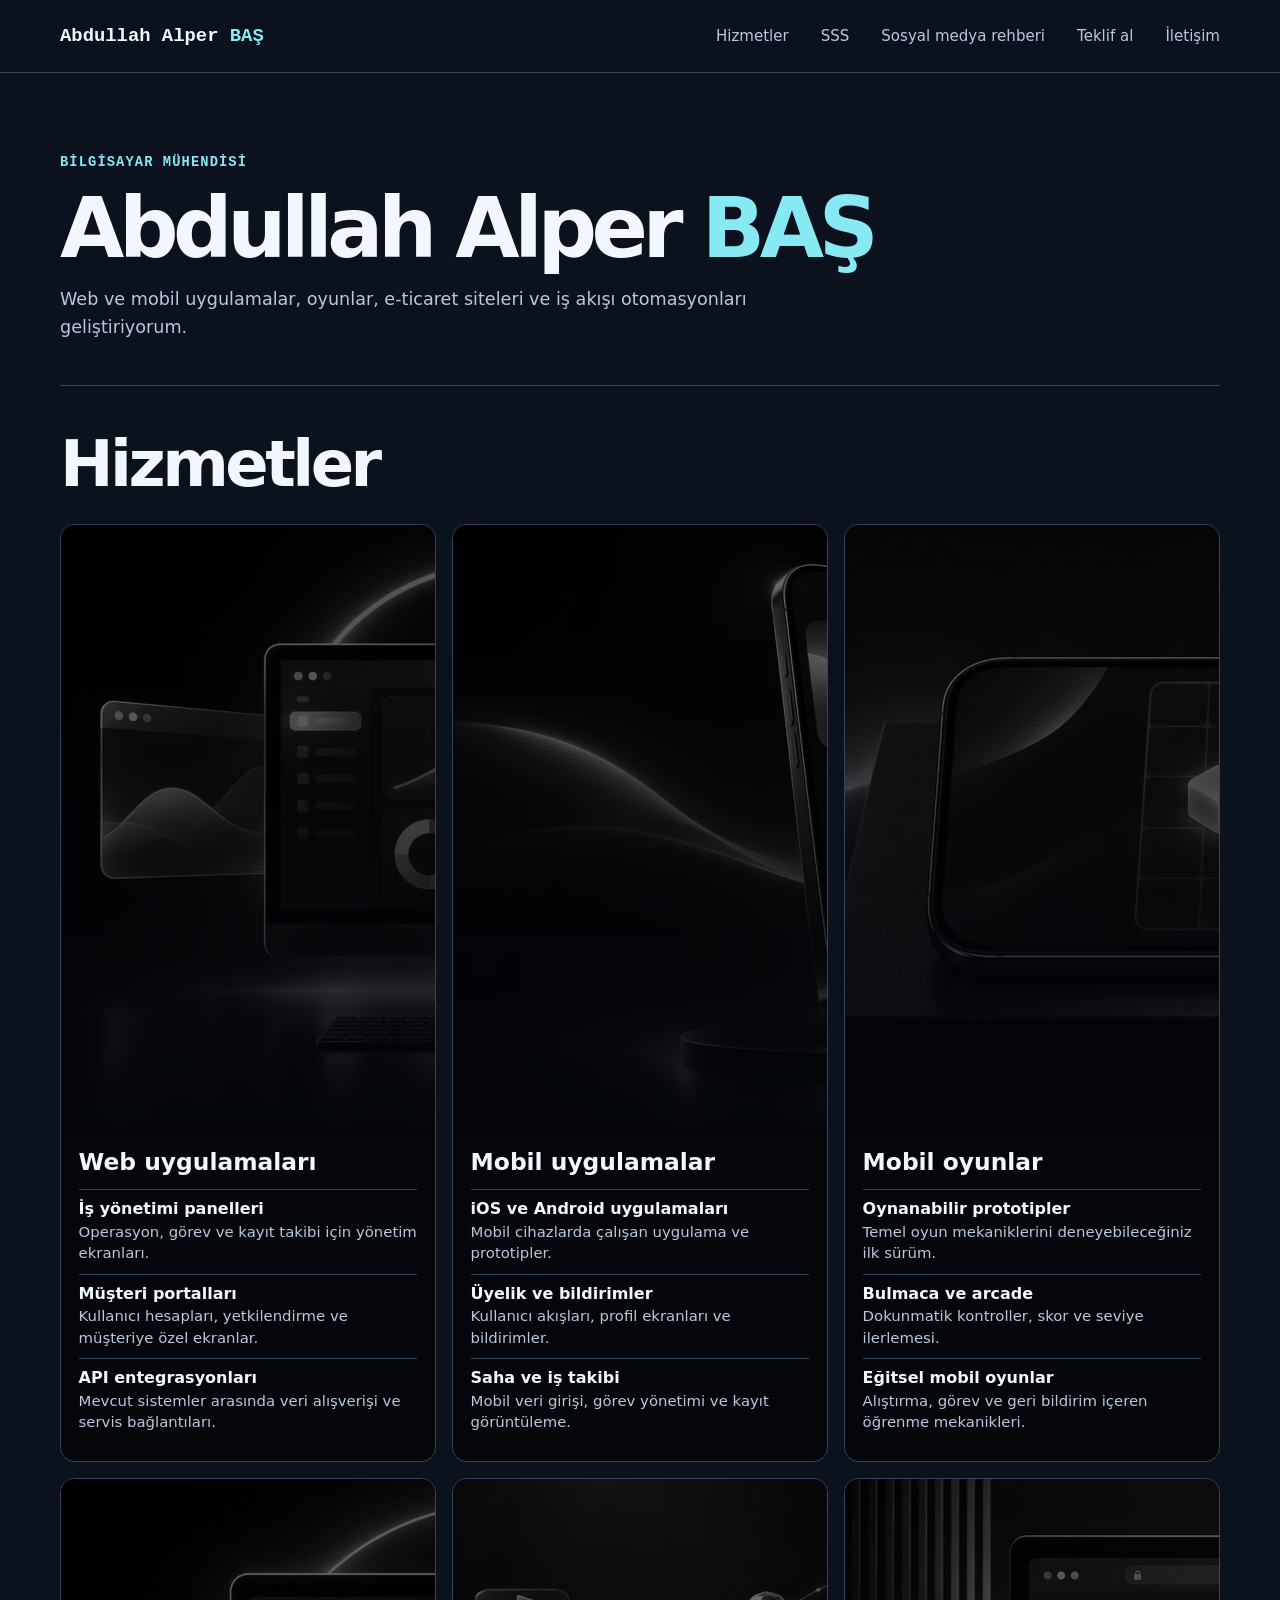
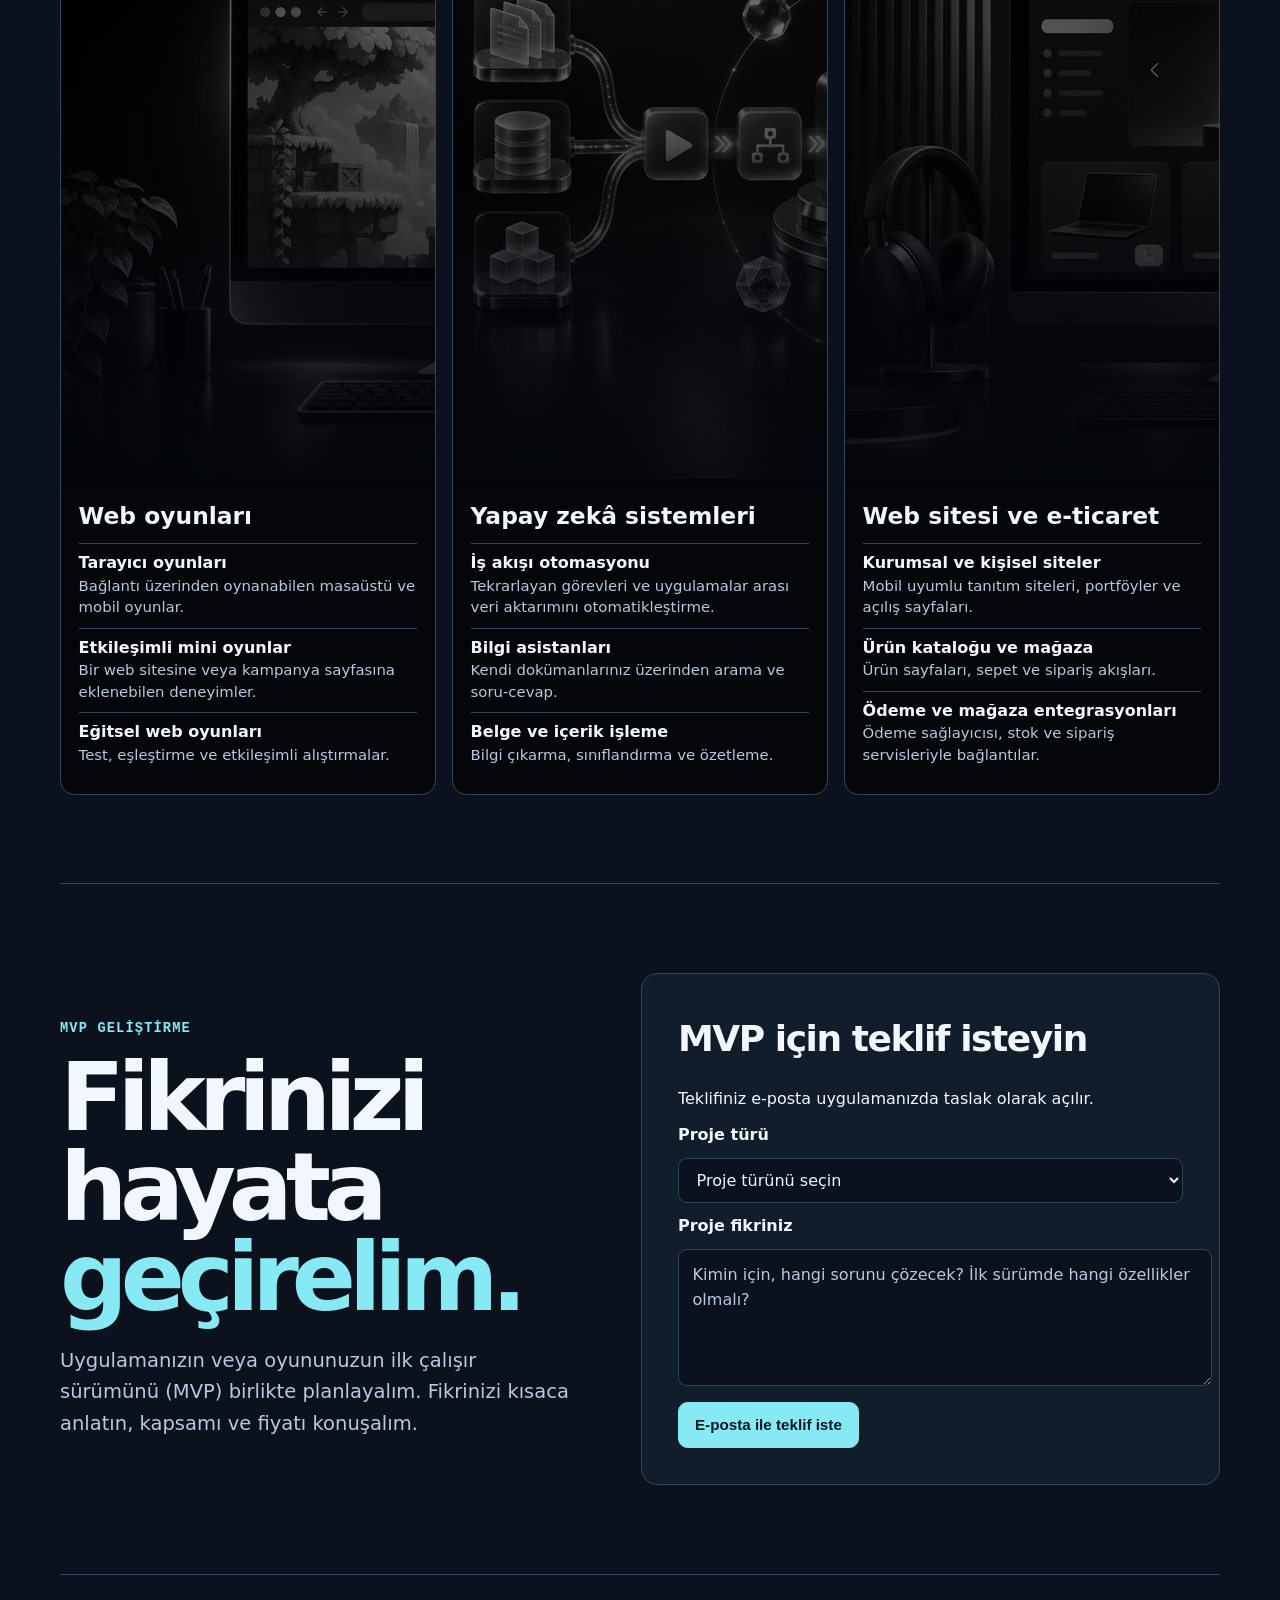
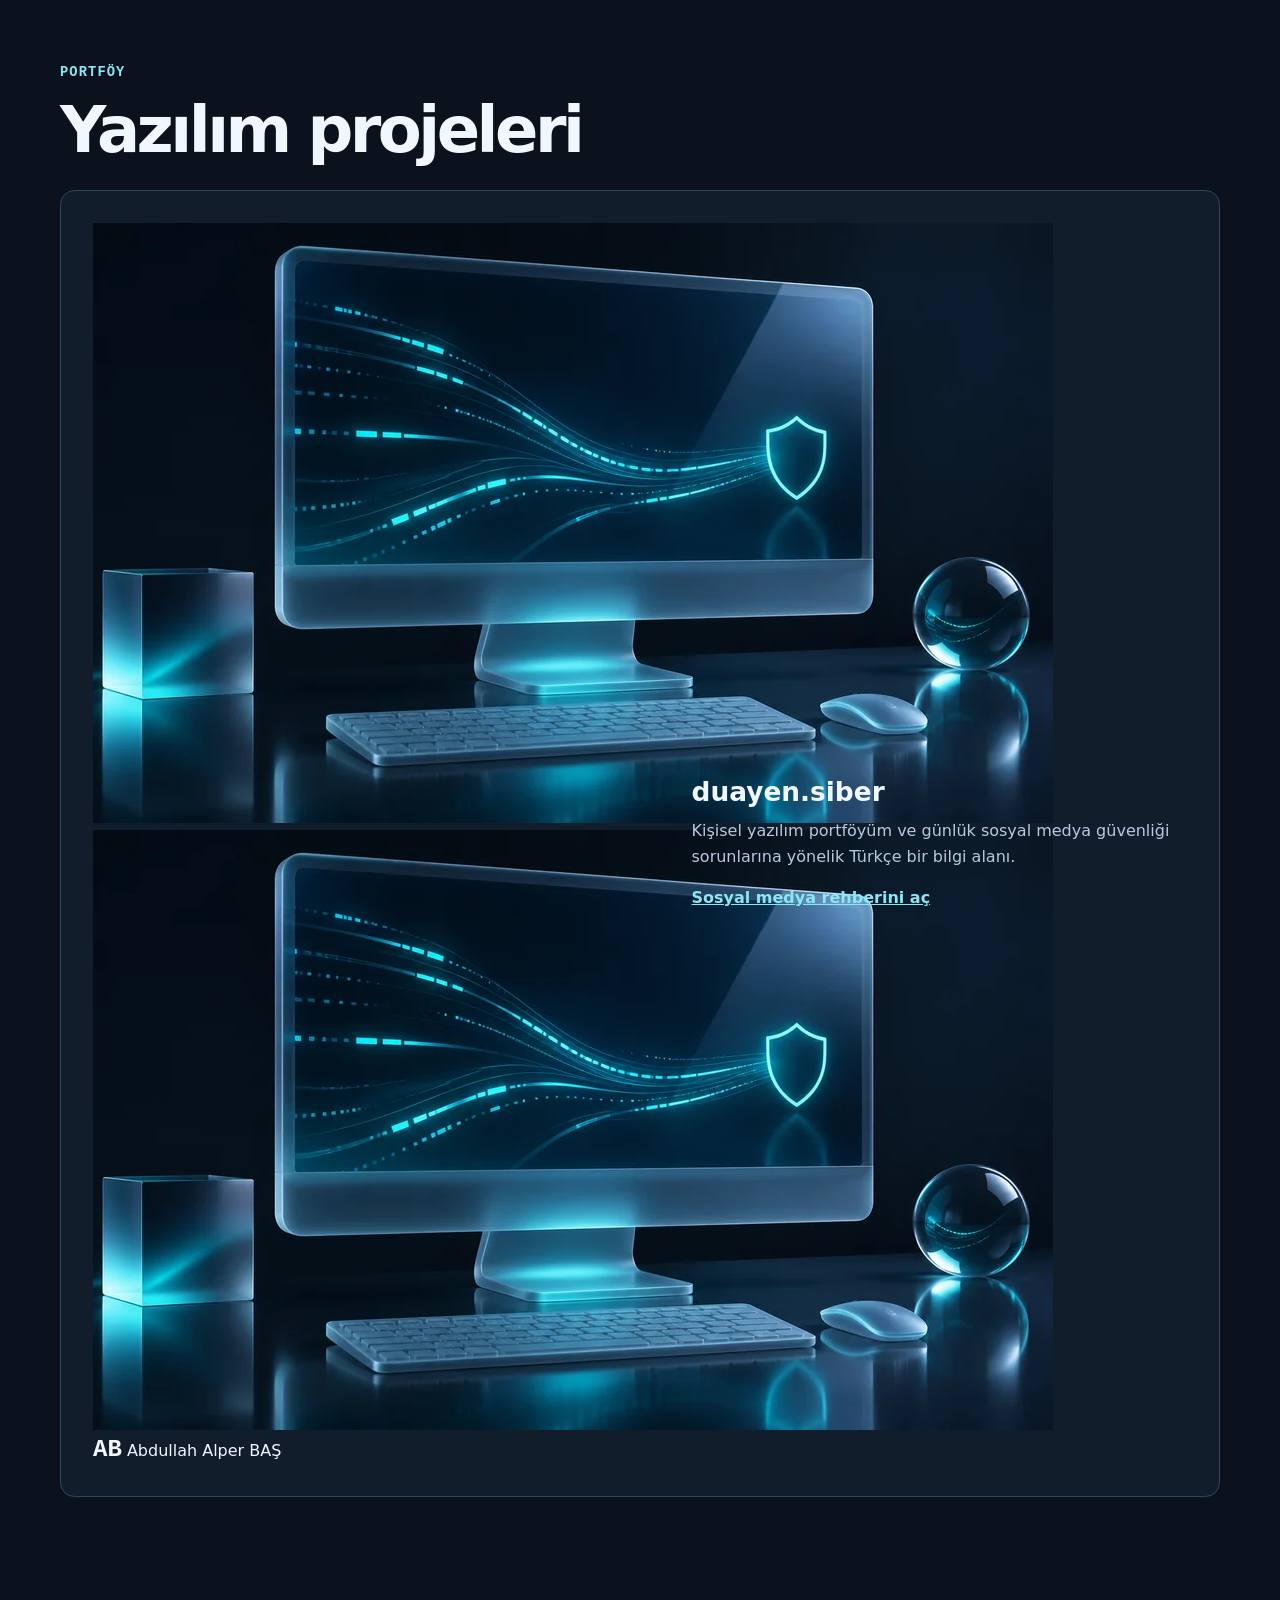
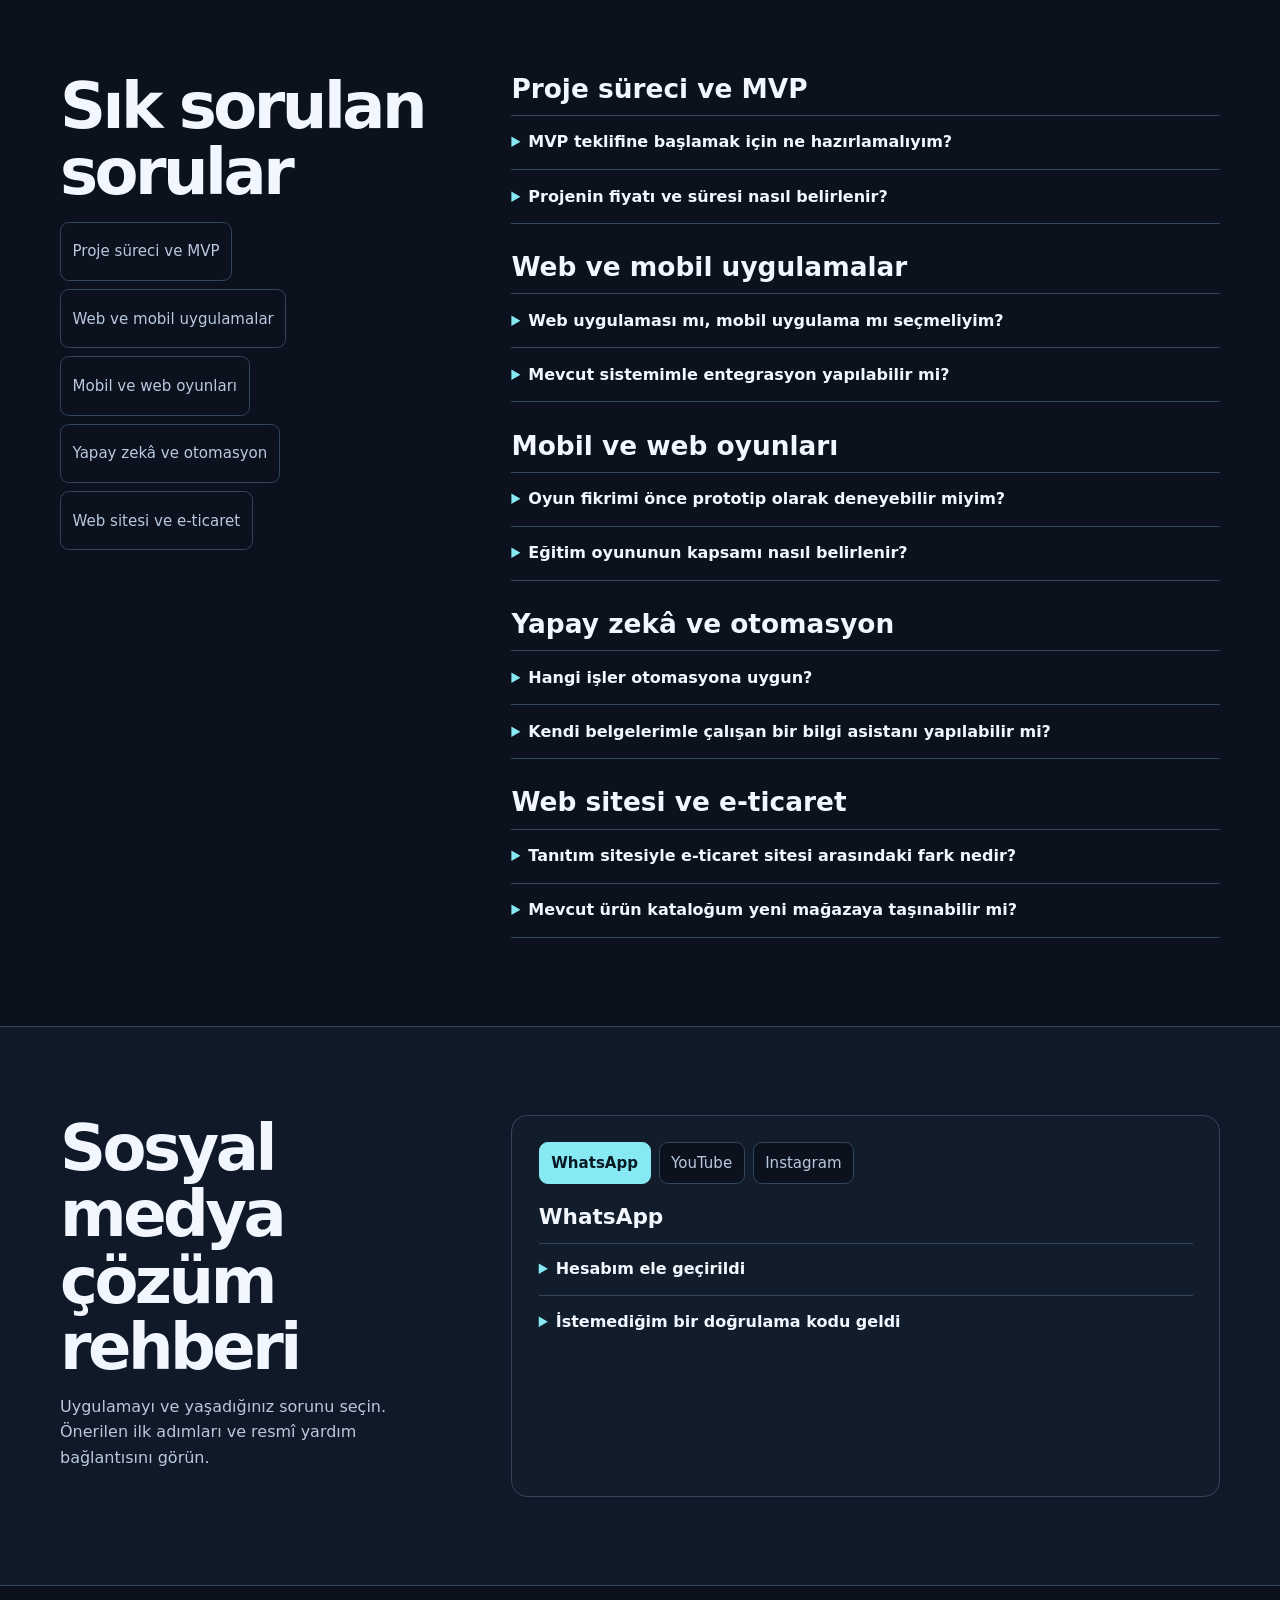
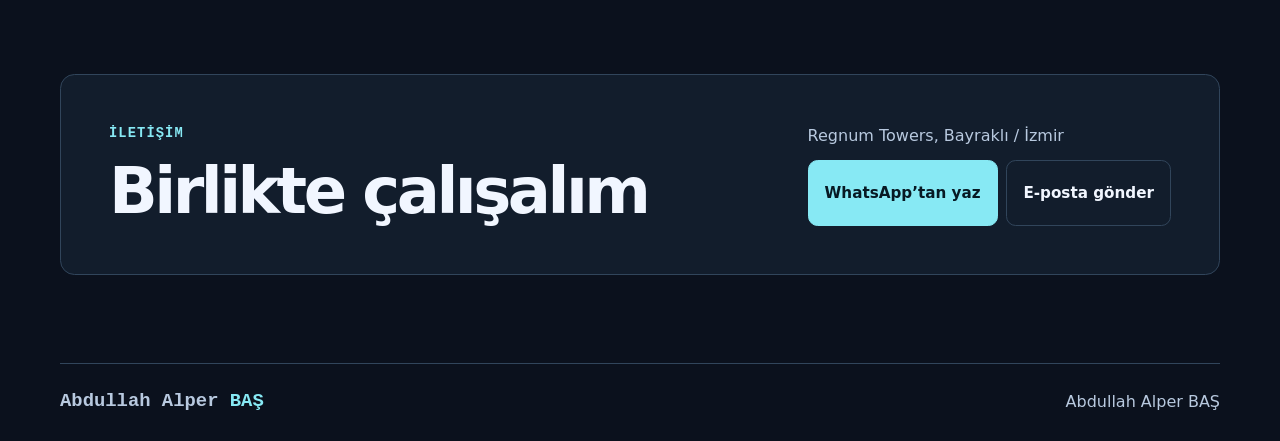
==== index.html @ 50687280 "Build software portfolio and social media guide" ====
<!doctype html>
<html lang="tr">
<head>
  <meta charset="utf-8">
  <meta name="viewport" content="width=device-width, initial-scale=1">
  <meta name="description" content="Bilgisayar Mühendisi Abdullah Alper BAŞ. Yazılım geliştirme hizmetleri, MVP teklifleri ve sosyal medya güvenliği hakkında sık sorulan sorular.">
  <meta name="theme-color" content="#0b111d">
  <title>Abdullah Alper BAŞ | Bilgisayar Mühendisi</title>
  <link rel="stylesheet" href="site.css">
  <link rel="stylesheet" href="portrait-overlay.css">
  <link rel="stylesheet" href="portfolio.css">
  <script type="module" src="mirror-slat.js"></script>
  <script src="portfolio.js" defer></script>
</head>
<body class="portfolio">
  <a class="skip" href="#icerik">İçeriğe geç</a>
  <header class="masthead">
    <div class="frame navigation">
      <a class="wordmark" href="#baslangic">Abdullah Alper <span>BAŞ</span></a>
      <nav aria-label="Ana menü">
        <a href="#hizmetler">Hizmetler</a>
        <a href="#sik-sorulan-sorular">SSS</a>
        <a href="#guvenlik">Sosyal medya rehberi</a>
        <a href="#teklif">Teklif al</a>
        <a href="#iletisim">İletişim</a>
      </nav>
    </div>
  </header>
  <main id="icerik">
    <section class="frame identity" id="baslangic" aria-labelledby="isim">
      <p class="kicker">Bilgisayar Mühendisi</p>
      <h1 id="isim">Abdullah Alper <span>BAŞ</span></h1>
      <p id="hakkimda">Web ve mobil uygulamalar, oyunlar, e-ticaret siteleri ve iş akışı otomasyonları geliştiriyorum.</p>
    </section>

    <section class="portfolio-section frame service-section" id="hizmetler" aria-labelledby="hizmetler-baslik">
      <div class="section-title"><h2 id="hizmetler-baslik">Hizmetler</h2></div>
      <div class="service-grid">
        <article class="card service-card">
          <a class="service-link" href="#teklif" data-service="Web uygulamaları" aria-label="Web uygulamaları için teklif al">
            <div class="mirror" data-mirror-slat data-slat-count="19" data-distortion-strength="0.95">
              <img src="assets/service-web-apps.webp" alt="" width="900" height="600" loading="lazy" draggable="false">
            </div>
            <div class="service-shade"></div>
            <span class="service-overlay-title" aria-hidden="true">Web uygulamaları</span>
          </a>
          <div class="service-copy">
            <h3>Web uygulamaları</h3>
            <ul>
              <li><strong>İş yönetimi panelleri</strong><span>Operasyon, görev ve kayıt takibi için yönetim ekranları.</span></li>
              <li><strong>Müşteri portalları</strong><span>Kullanıcı hesapları, yetkilendirme ve müşteriye özel ekranlar.</span></li>
              <li><strong>API entegrasyonları</strong><span>Mevcut sistemler arasında veri alışverişi ve servis bağlantıları.</span></li>
            </ul>
          </div>
        </article>
        <article class="card service-card">
          <a class="service-link" href="#teklif" data-service="Mobil uygulamalar" aria-label="Mobil uygulamalar için teklif al">
            <div class="mirror" data-mirror-slat data-slat-count="19" data-distortion-strength="0.95">
              <img src="assets/service-mobile-apps.webp" alt="" width="900" height="600" loading="lazy" draggable="false">
            </div>
            <div class="service-shade"></div>
            <span class="service-overlay-title" aria-hidden="true">Mobil uygulamalar</span>
          </a>
          <div class="service-copy">
            <h3>Mobil uygulamalar</h3>
            <ul>
              <li><strong>iOS ve Android uygulamaları</strong><span>Mobil cihazlarda çalışan uygulama ve prototipler.</span></li>
              <li><strong>Üyelik ve bildirimler</strong><span>Kullanıcı akışları, profil ekranları ve bildirimler.</span></li>
              <li><strong>Saha ve iş takibi</strong><span>Mobil veri girişi, görev yönetimi ve kayıt görüntüleme.</span></li>
            </ul>
          </div>
        </article>
        <article class="card service-card">
          <a class="service-link" href="#teklif" data-service="Mobil oyunlar" aria-label="Mobil oyunlar için teklif al">
            <div class="mirror" data-mirror-slat data-slat-count="19" data-distortion-strength="0.95">
              <img src="assets/service-mobile-games.webp" alt="" width="900" height="600" loading="lazy" draggable="false">
            </div>
            <div class="service-shade"></div>
            <span class="service-overlay-title" aria-hidden="true">Mobil oyunlar</span>
          </a>
          <div class="service-copy">
            <h3>Mobil oyunlar</h3>
            <ul>
              <li><strong>Oynanabilir prototipler</strong><span>Temel oyun mekaniklerini deneyebileceğiniz ilk sürüm.</span></li>
              <li><strong>Bulmaca ve arcade</strong><span>Dokunmatik kontroller, skor ve seviye ilerlemesi.</span></li>
              <li><strong>Eğitsel mobil oyunlar</strong><span>Alıştırma, görev ve geri bildirim içeren öğrenme mekanikleri.</span></li>
            </ul>
          </div>
        </article>
        <article class="card service-card">
          <a class="service-link" href="#teklif" data-service="Web oyunları" aria-label="Web oyunları için teklif al">
            <div class="mirror" data-mirror-slat data-slat-count="19" data-distortion-strength="0.95">
              <img src="assets/service-web-games.webp" alt="" width="900" height="600" loading="lazy" draggable="false">
            </div>
            <div class="service-shade"></div>
            <span class="service-overlay-title" aria-hidden="true">Web oyunları</span>
          </a>
          <div class="service-copy">
            <h3>Web oyunları</h3>
            <ul>
              <li><strong>Tarayıcı oyunları</strong><span>Bağlantı üzerinden oynanabilen masaüstü ve mobil oyunlar.</span></li>
              <li><strong>Etkileşimli mini oyunlar</strong><span>Bir web sitesine veya kampanya sayfasına eklenebilen deneyimler.</span></li>
              <li><strong>Eğitsel web oyunları</strong><span>Test, eşleştirme ve etkileşimli alıştırmalar.</span></li>
            </ul>
          </div>
        </article>
        <article class="card service-card">
          <a class="service-link" href="#teklif" data-service="Yapay zekâ sistemleri" aria-label="Yapay zekâ sistemleri için teklif al">
            <div class="mirror" data-mirror-slat data-slat-count="19" data-distortion-strength="0.95">
              <img src="assets/service-ai-automation.webp" alt="" width="900" height="600" loading="lazy" draggable="false">
            </div>
            <div class="service-shade"></div>
            <span class="service-overlay-title" aria-hidden="true">Yapay zekâ sistemleri</span>
          </a>
          <div class="service-copy">
            <h3>Yapay zekâ sistemleri</h3>
            <ul>
              <li><strong>İş akışı otomasyonu</strong><span>Tekrarlayan görevleri ve uygulamalar arası veri aktarımını otomatikleştirme.</span></li>
              <li><strong>Bilgi asistanları</strong><span>Kendi dokümanlarınız üzerinden arama ve soru-cevap.</span></li>
              <li><strong>Belge ve içerik işleme</strong><span>Bilgi çıkarma, sınıflandırma ve özetleme.</span></li>
            </ul>
          </div>
        </article>
        <article class="card service-card">
          <a class="service-link" href="#teklif" data-service="Web sitesi ve e-ticaret" aria-label="Web sitesi ve e-ticaret için teklif al">
            <div class="mirror" data-mirror-slat data-slat-count="19" data-distortion-strength="0.95">
              <img src="assets/service-ecommerce.webp" alt="" width="900" height="600" loading="lazy" draggable="false">
            </div>
            <div class="service-shade"></div>
            <span class="service-overlay-title" aria-hidden="true">Web sitesi ve e-ticaret</span>
          </a>
          <div class="service-copy">
            <h3>Web sitesi ve e-ticaret</h3>
            <ul>
              <li><strong>Kurumsal ve kişisel siteler</strong><span>Mobil uyumlu tanıtım siteleri, portföyler ve açılış sayfaları.</span></li>
              <li><strong>Ürün kataloğu ve mağaza</strong><span>Ürün sayfaları, sepet ve sipariş akışları.</span></li>
              <li><strong>Ödeme ve mağaza entegrasyonları</strong><span>Ödeme sağlayıcısı, stok ve sipariş servisleriyle bağlantılar.</span></li>
            </ul>
          </div>
        </article>
      </div>
    </section>

    <section class="intro frame mvp-section" id="mvp" aria-labelledby="giris-baslik">
      <div class="intro-copy">
        <p class="kicker">MVP geliştirme</p>
        <h2 id="giris-baslik">Fikrinizi hayata <span>geçirelim.</span></h2>
        <p class="intro-text">Uygulamanızın veya oyununuzun ilk çalışır sürümünü (MVP) birlikte planlayalım. Fikrinizi kısaca anlatın, kapsamı ve fiyatı konuşalım.</p>
      </div>
      <form class="proposal" id="teklif" action="mailto:alperdigital@icloud.com" method="get" aria-labelledby="teklif-baslik">
        <h2 id="teklif-baslik">MVP için teklif isteyin</h2>
        <p id="teklif-yardim">Teklifiniz e-posta uygulamanızda taslak olarak açılır.</p>
        <input type="hidden" name="subject" value="MVP fiyat teklifi talebi">
        <label for="teklif-alani">Proje türü</label>
        <select id="teklif-alani" name="alan">
          <option value="">Proje türünü seçin</option>
          <option>Web uygulamaları</option>
          <option>Mobil uygulamalar</option>
          <option>Mobil oyunlar</option>
          <option>Web oyunları</option>
          <option>Yapay zekâ sistemleri</option>
          <option>Web sitesi ve e-ticaret</option>
          <option>Diğer</option>
        </select>
        <label for="teklif-detay">Proje fikriniz</label>
        <textarea id="teklif-detay" name="body" rows="4" maxlength="1200" required placeholder="Kimin için, hangi sorunu çözecek? İlk sürümde hangi özellikler olmalı?"></textarea>
        <button type="submit" class="action primary" aria-describedby="teklif-yardim">E-posta ile teklif iste</button>
      </form>
    </section>

    <section class="portfolio-section frame" id="portfoy" aria-labelledby="portfoy-baslik">
      <div class="section-title">
        <p class="kicker">Portföy</p>
        <h2 id="portfoy-baslik">Yazılım projeleri</h2>
      </div>
      <div class="work-grid" id="kadromuz">
        <article class="card work-panel" id="projeler">
          <div class="portrait-glass project-visual" aria-hidden="true">
            <img src="assets/portfolio-project.webp" alt="" width="960" height="600" loading="lazy" draggable="false">
            <div class="portrait-reflection"><img src="assets/portfolio-project.webp" alt="" width="960" height="600" loading="lazy" draggable="false"></div>
            <div class="portrait-overlay">
              <span class="portrait-overlay-emblem" aria-hidden="true">AB</span>
              <span class="portrait-overlay-name">Abdullah Alper BAŞ</span>
            </div>
          </div>
          <div class="project-copy">
            <h3>duayen.siber</h3>
            <p>Kişisel yazılım portföyüm ve günlük sosyal medya güvenliği sorunlarına yönelik Türkçe bir bilgi alanı.</p>
            <a class="link text-link" href="#guvenlik">Sosyal medya rehberini aç</a>
          </div>
        </article>
      </div>
    </section>

    <section class="portfolio-section frame faq" id="sik-sorulan-sorular" aria-labelledby="sss-baslik">
      <div class="section-title">
        <h2 id="sss-baslik">Sık sorulan sorular</h2>
        <nav class="faq-topics" aria-label="Sık sorulan soru konuları">
          <a href="#sss-mvp">Proje süreci ve MVP</a>
          <a href="#sss-uygulama">Web ve mobil uygulamalar</a>
          <a href="#sss-oyun">Mobil ve web oyunları</a>
          <a href="#sss-yapay-zeka">Yapay zekâ ve otomasyon</a>
          <a href="#sss-eticaret">Web sitesi ve e-ticaret</a>
        </nav>
      </div>
      <div class="faq-groups">
        <section class="faq-group" id="sss-mvp" aria-labelledby="sss-mvp-baslik">
          <h3 id="sss-mvp-baslik">Proje süreci ve MVP</h3>
          <details><summary>MVP teklifine başlamak için ne hazırlamalıyım?</summary><p>Hedef kullanıcıyı, çözmek istediğiniz sorunu ve ilk sürümde gerekli gördüğünüz özellikleri birkaç cümleyle anlatmanız yeterli. Varsa ekran taslağı veya örnek bağlantı da paylaşabilirsiniz.</p></details>
          <details><summary>Projenin fiyatı ve süresi nasıl belirlenir?</summary><p>Ekranlar, kullanıcı rolleri, geliştirilecek iş akışları, entegrasyonlar ve yayınlama ihtiyaçları üzerinden kapsam çıkarılır. Fiyat ve süre bu kapsam netleşince değerlendirilir.</p></details>
        </section>
        <section class="faq-group" id="sss-uygulama" aria-labelledby="sss-uygulama-baslik">
          <h3 id="sss-uygulama-baslik">Web ve mobil uygulamalar</h3>
          <details><summary>Web uygulaması mı, mobil uygulama mı seçmeliyim?</summary><p>Tarayıcı üzerinden hızlı erişim önemliyse web uygulamasıyla başlayabilirsiniz. Kamera, bildirim veya çevrimdışı kullanım gibi cihaz özellikleri öncelikliyse mobil uygulama değerlendirilebilir.</p></details>
          <details><summary>Mevcut sistemimle entegrasyon yapılabilir mi?</summary><p>İlgili sistemin API’si veya desteklediği veri aktarım biçimi incelenir. Entegrasyonun kapsamı, erişim izinleri ve paylaşılacak veriler birlikte belirlenir.</p></details>
        </section>
        <section class="faq-group" id="sss-oyun" aria-labelledby="sss-oyun-baslik">
          <h3 id="sss-oyun-baslik">Mobil ve web oyunları</h3>
          <details><summary>Oyun fikrimi önce prototip olarak deneyebilir miyim?</summary><p>İlk prototip temel kontrolü, oyun döngüsünü ve bir örnek bölümü içerebilir. Oynanış testinden sonra içerik ve seviye sayısı belirlenir.</p></details>
          <details><summary>Eğitim oyununun kapsamı nasıl belirlenir?</summary><p>Önce yaş grubu ve öğrenme hedefi seçilir. Ardından hedefe uygun görevler, geri bildirim ve ilerleme biçimi tasarlanır.</p></details>
        </section>
        <section class="faq-group" id="sss-yapay-zeka" aria-labelledby="sss-yapay-zeka-baslik">
          <h3 id="sss-yapay-zeka-baslik">Yapay zekâ ve otomasyon</h3>
          <details><summary>Hangi işler otomasyona uygun?</summary><p>Düzenli tekrarlanan, girdisi ve beklenen çıktısı belli işler iyi başlangıç noktalarıdır. Örnek olarak dosya sınıflandırma, rapor hazırlama ve sistemler arası veri aktarımı değerlendirilebilir.</p></details>
          <details><summary>Kendi belgelerimle çalışan bir bilgi asistanı yapılabilir mi?</summary><p>Belge türleri, erişim izinleri ve cevapların hangi kaynaklara dayanacağı belirlenerek bir prototip hazırlanabilir. İlk sürüm örnek sorularla değerlendirilir.</p></details>
        </section>
        <section class="faq-group" id="sss-eticaret" aria-labelledby="sss-eticaret-baslik">
          <h3 id="sss-eticaret-baslik">Web sitesi ve e-ticaret</h3>
          <details><summary>Tanıtım sitesiyle e-ticaret sitesi arasındaki fark nedir?</summary><p>Tanıtım sitesi hizmet ve iletişim bilgileri sunar. E-ticaret projesinde ürün kataloğu, sepet, ödeme ve sipariş takibi de kapsama girer.</p></details>
          <details><summary>Mevcut ürün kataloğum yeni mağazaya taşınabilir mi?</summary><p>Ürün verisinin dışa aktarılabilirliği, görseller ve varyantlar kontrol edilir. Uygun bir aktarım yolu varsa önce küçük bir ürün grubuyla denenir.</p></details>
        </section>
      </div>
    </section>

    <section class="security-section" id="guvenlik" aria-labelledby="guvenlik-baslik">
      <div class="frame portfolio-section guide-layout">
        <div class="section-title">
          <h2 id="guvenlik-baslik">Sosyal medya çözüm rehberi</h2>
          <p>Uygulamayı ve yaşadığınız sorunu seçin. Önerilen ilk adımları ve resmî yardım bağlantısını görün.</p>
        </div>
        <div class="guide-box">
          <div class="guide-platforms" role="group" aria-label="Platform seçin" hidden>
            <button type="button" data-platform="whatsapp" aria-controls="rehber-whatsapp" aria-pressed="true">WhatsApp</button>
            <button type="button" data-platform="youtube" aria-controls="rehber-youtube" aria-pressed="false">YouTube</button>
            <button type="button" data-platform="instagram" aria-controls="rehber-instagram" aria-pressed="false">Instagram</button>
          </div>
          <div class="guide-results">
            <section class="guide-platform" id="rehber-whatsapp" aria-labelledby="rehber-whatsapp-baslik">
              <h3 id="rehber-whatsapp-baslik">WhatsApp</h3>
              <details>
                <summary>Hesabım ele geçirildi</summary>
                <ol>
                  <li>Resmî WhatsApp uygulamasında kendi telefon numaranızla yeniden giriş yapın.</li>
                  <li>SMS ile gelen doğrulama kodunu uygulamaya girin. Uygulama sizden bilmediğiniz bir PIN isterse ekrandaki kurtarma veya bekleme adımlarını izleyin.</li>
                  <li>Erişimi geri alınca bağlı cihazları kontrol edin, iki adımlı doğrulamayı açın ve hesabınızdan şüpheli mesaj alan kişileri uyarın.</li>
                </ol>
                <p><a href="https://faq.whatsapp.com/1131652977717250">WhatsApp resmî yardım kaynağı</a></p>
              </details>
              <details>
                <summary>İstemediğim bir doğrulama kodu geldi</summary>
                <ol>
                  <li>Kodu paylaşmayın ve kod isteyen bir mesajı yanıtlamayın.</li>
                  <li>Hesabınıza erişiminiz varsa WhatsApp ayarlarından iki adımlı doğrulamayı açın ve bağlı cihazları gözden geçirin.</li>
                </ol>
                <p><a href="https://faq.whatsapp.com/479314433984258/">WhatsApp resmî yardım kaynağı</a></p>
              </details>
            </section>
            <section class="guide-platform" id="rehber-youtube" aria-labelledby="rehber-youtube-baslik">
              <h3 id="rehber-youtube-baslik">YouTube</h3>
              <details>
                <summary>Kanalım ele geçirildi</summary>
                <ol>
                  <li>Önce kanala bağlı Google hesabını resmî kurtarma akışıyla geri alın ve güvene alın.</li>
                  <li>Ardından YouTube Studio’da izinsiz videoları, kanal değişikliklerini ve kanal izinlerini kontrol edin. Tanımadığınız erişimleri kaldırın.</li>
                </ol>
                <p><a href="https://support.google.com/youtube/answer/76187?hl=tr">YouTube resmî yardım kaynağı</a></p>
              </details>
              <details>
                <summary>Başka bir kanal beni taklit ediyor</summary>
                <ol>
                  <li>Taklit eden kanalın bağlantısını ve kendi kanalınızın bağlantısını kaydedin.</li>
                  <li>Taklit eden kanalı YouTube’un bildirme aracıyla bildirin. Bildirimde yanıltıcı kanal adı, görsel veya içerik örneklerini belirtin.</li>
                </ol>
                <p><a href="https://support.google.com/youtube/answer/2801947?hl=tr">YouTube resmî yardım kaynağı</a></p>
              </details>
            </section>
            <section class="guide-platform" id="rehber-instagram" aria-labelledby="rehber-instagram-baslik">
              <h3 id="rehber-instagram-baslik">Instagram</h3>
              <details>
                <summary>Hesabım ele geçirildi</summary>
                <ol>
                  <li>Hesaba bağlı e-postanıza erişiminiz varsa önce e-postanızı güvene alın.</li>
                  <li>Instagram’ın resmî kurtarma sayfasında hesap ele geçirme seçeneğini seçin ve size sunulan doğrulama adımlarını izleyin.</li>
                  <li>Hesaba yeniden erişince parolanızı değiştirin, tanımadığınız oturumları kapatın ve iki adımlı doğrulamayı açın.</li>
                </ol>
                <p><a href="https://www.instagram.com/hacked/">Instagram resmî yardım kaynağı</a></p>
              </details>
              <details>
                <summary>Destek ekibi gibi görünen bir mesaj aldım</summary>
                <ol>
                  <li>Mesajdaki bağlantıyı açmayın ve parola ya da doğrulama kodu paylaşmayın.</li>
                  <li>Instagram’ı doğrudan açıp güvenlik bildirimlerinizi kontrol edin. Şüpheli mesajı uygulamadan bildirin.</li>
                </ol>
                <p><a href="https://about.fb.com/news/2021/07/keeping-instagram-safe-and-secure/">Instagram resmî yardım kaynağı</a></p>
              </details>
            </section>
          </div>
        </div>
      </div>
    </section>

    <section class="portfolio-section frame" id="iletisim" aria-labelledby="iletisim-baslik">
      <div class="contact-panel">
        <div><p class="kicker">İletişim</p><h2 id="iletisim-baslik">Birlikte çalışalım</h2></div>
        <div><address>Regnum Towers, Bayraklı / İzmir</address><div class="contact-links"><a class="action primary" href="https://wa.me/905071353025">WhatsApp’tan yaz</a> <a class="action" href="mailto:alperdigital@icloud.com">E-posta gönder</a></div></div>
      </div>
    </section>
  </main>
  <footer class="frame site-footer"><a class="wordmark" href="#baslangic">Abdullah Alper <span>BAŞ</span></a><p>Abdullah Alper BAŞ</p></footer>
</body>
</html>
---- portfolio.css ----
.portfolio {
  --canvas: #0b111d;
  --panel: #121d2c;
  --edge: #31455b;
  --ink: #f1f6ff;
  --soft: #b8c9df;
  --accent: #87e9f4;
  margin: 0;
  color: var(--ink);
  background: var(--canvas);
  font: 400 1rem/1.6 "Segoe UI", system-ui, sans-serif;
}
.portfolio h1, .portfolio h2, .portfolio h3 { font-family: inherit; color: var(--ink); margin: 0; }
.portfolio p { margin: 0; }
.portfolio [hidden] { display: none !important; }
.portfolio a { color: inherit; }
.portfolio :focus-visible { outline: 2px solid var(--accent); outline-offset: 4px; }
.portfolio .frame { width: min(1160px, calc(100% - 3rem)); margin-inline: auto; }
.portfolio .skip { position: fixed; top: 1rem; left: 1rem; z-index: 5; background: var(--canvas); padding: .75rem; transform: translateY(-200%); }
.portfolio .skip:focus { transform: none; }
.masthead { border-bottom: 1px solid var(--edge); }
.navigation { min-height: 72px; display: flex; justify-content: space-between; align-items: center; gap: 1rem; }
.navigation nav { display: flex; flex-wrap: wrap; gap: .5rem clamp(.75rem, 3vw, 2rem); }
.navigation nav a { color: var(--soft); font-size: .94rem; text-decoration: none; }
.navigation nav a:hover { color: var(--accent); }
.wordmark { text-decoration: none; font: 700 1.18rem/1.2 Consolas, monospace; white-space: nowrap; }
.wordmark span, .intro-copy h2 span, .identity h1 span { color: var(--accent); }
.intro { display: grid; grid-template-columns: 1fr 1.12fr; align-items: stretch; gap: clamp(1.5rem, 5vw, 5rem); padding-block: clamp(2.5rem, 7vw, 6rem); }
.intro-copy { align-self: center; }
.portfolio .kicker { color: var(--accent); font: 700 .86rem/1.4 Consolas, monospace; text-transform: uppercase; letter-spacing: .08em; margin-bottom: .9rem; }
.intro-copy h2 { max-width: 12ch; font-size: clamp(3.25rem, 7.4vw, 7.1rem); line-height: .95; font-weight: 760; letter-spacing: -.075em; }
.portfolio .intro-text { max-width: 44ch; color: var(--soft); margin-top: 1.4rem; font-size: clamp(1.05rem, 2vw, 1.22rem); }
.portfolio-actions { display: flex; flex-wrap: wrap; gap: .65rem; margin-top: 1.55rem; }
.portfolio .action { display: inline-flex; align-items: center; min-height: 46px; padding: .55rem 1rem; border: 1px solid var(--edge); border-radius: .6rem; text-decoration: none; font-weight: 650; font-size: .95rem; }
.portfolio .action:hover { border-color: var(--accent); }
.portfolio .action.primary { background: var(--accent); border-color: var(--accent); color: #071923; }
.portfolio .action.primary:hover { background: #b3f5fa; }
.portfolio-section { padding-block: clamp(2.65rem, 7vw, 5.5rem); }
#portfoy { border-top: 1px solid var(--edge); }
.section-title { margin-bottom: 1.65rem; }
.section-title h2, .contact-panel h2 { font-size: clamp(2.1rem, 5vw, 4.15rem); line-height: 1.04; letter-spacing: -.055em; }
.section-title > p:not(.kicker) { color: var(--soft); margin-top: .8rem; max-width: 60ch; }
.portfolio #projeler { display: grid; grid-template-columns: minmax(0, 1fr) minmax(0, .9fr); align-items: center; gap: clamp(1rem, 4vw, 3rem); }
.work-panel, .contact-panel { border: 1px solid var(--edge); border-radius: .9rem; background: var(--panel); padding: clamp(1.2rem, 3vw, 2rem); }
.work-panel h3, .topic h3, .faq-group h3 { font-size: clamp(1.25rem, 2.4vw, 1.65rem); line-height: 1.2; }
.work-panel p:not(.kicker), .topic p { margin-top: .65rem; color: var(--soft); }
.portfolio .text-link { display: inline-block; margin-top: 1rem; color: var(--accent); font-weight: 650; }
.security-section { background: #0f1927; border-block: 1px solid var(--edge); }
.faq, .guide-layout { display: grid; grid-template-columns: minmax(220px, .82fr) minmax(0, 1.5fr); gap: clamp(1rem, 5vw, 4rem); }
.faq-group + .faq-group { margin-top: 1.7rem; }
.faq-group h3 { margin-bottom: .65rem; }
.portfolio .faq-group details { background: none; padding: 0; border: 0; border-top: 1px solid var(--edge); border-radius: 0; margin: 0; }
.portfolio .faq-group details:last-child { border-bottom: 1px solid var(--edge); }
.portfolio .faq-group summary { display: list-item; padding: .86rem 0; cursor: pointer; font-weight: 640; color: var(--ink); }
.portfolio .faq-group summary::after { content: none; }
.portfolio .faq-group summary::marker { color: var(--accent); }
.portfolio .faq-group details p { color: var(--soft); padding: 0 .3rem .9rem 0; }
.portfolio .faq-group details a { color: var(--accent); }
.contact-panel { display: flex; justify-content: space-between; align-items: center; gap: 1.35rem; padding: clamp(1.35rem, 5vw, 3rem); }
.contact-panel address { color: var(--soft); font-style: normal; margin-bottom: .75rem; }
.site-footer { border-top: 1px solid var(--edge); min-height: 75px; display: flex; justify-content: space-between; align-items: center; gap: 1rem; color: var(--soft); }
@media (max-width: 760px) {
  .intro, .faq, .guide-layout { grid-template-columns: 1fr; }
}
@media (max-width: 520px) {
  .portfolio .frame { width: calc(100% - 2rem); }
  .navigation, .contact-panel { flex-direction: column; align-items: flex-start; }
  .navigation { padding-block: .8rem; }
  .portfolio #projeler { grid-template-columns: 1fr; }
  .site-footer { align-items: flex-start; flex-direction: column; padding-block: 1rem; gap: .4rem; }
}
.portfolio #kadromuz .project-visual { aspect-ratio: 16 / 8; }
.portfolio .portrait-overlay-emblem { font: 700 1.5rem/1 Consolas, monospace; }
.contact-links { display: flex; flex-wrap: wrap; gap: .55rem; }

.proposal { align-self: center; display: grid; gap: .65rem; padding: clamp(1.2rem, 3vw, 2.25rem); border: 1px solid var(--edge); border-radius: 1rem; background: var(--panel); }
.proposal h2 { font-size: clamp(1.55rem, 3vw, 2.25rem); letter-spacing: -.04em; margin-bottom: .45rem; }
.proposal label { font-weight: 650; }
.proposal select, .proposal textarea { width: 100%; padding: .7rem .85rem; border: 1px solid var(--edge); border-radius: .55rem; background: var(--canvas); color: var(--ink); font: inherit; color-scheme: dark; }
.proposal textarea { resize: vertical; min-height: 7rem; }
.proposal textarea::placeholder { color: var(--soft); }
.proposal button { justify-self: start; margin-top: .35rem; cursor: pointer; }
.service-section { border-top: 1px solid var(--edge); }
.service-grid { display: grid; grid-template-columns: repeat(3, minmax(0, 1fr)); gap: 1rem; }
.portfolio .service-card { padding: 0; margin: 0; border: 1px solid var(--edge); border-radius: .9rem; background: #050609; }
.service-link { display: grid; position: relative; isolation: isolate; border-radius: inherit; overflow: hidden; text-decoration: none; }
.service-link > * { grid-area: 1 / 1; }
.service-link .mirror { aspect-ratio: 3 / 2; background: #050609; filter: grayscale(1) brightness(.42); transition: filter 250ms ease; }
.service-shade { z-index: 1; background: linear-gradient(180deg, transparent 25%, #02050a 100%); opacity: .88; pointer-events: none; }
.portfolio .service-overlay-title { z-index: 2; align-self: end; padding: 1rem; margin: 0; font-size: clamp(1.05rem, 2.4vw, 1.45rem); line-height: 1.2; opacity: 0; transform: translateY(.4rem); transition: opacity 200ms ease, transform 200ms ease; }
.portfolio .service-link:is(:hover, :focus-visible) .service-overlay-title { opacity: 1; transform: none; }
.service-link:is(:hover, :focus-visible) .mirror { filter: grayscale(.15) brightness(.76); }
@media (hover: none), (pointer: coarse) {
  .portfolio .service-overlay-title { opacity: 1; transform: none; }
}
@media (max-width: 760px) {
  .service-grid { grid-template-columns: repeat(2, minmax(0, 1fr)); }
}
@media (max-width: 450px) {
  .service-grid { gap: .65rem; }
  .portfolio .service-overlay-title { opacity: 1; transform: none; padding: .7rem; }
}
@media (prefers-reduced-motion: reduce) {
  .service-link .mirror, .portfolio .service-overlay-title { transition: none; }
}

.identity { padding-block: clamp(2.5rem, 6.5vw, 5rem) clamp(1.5rem, 4vw, 2.75rem); }
.identity h1 { font-size: clamp(2.55rem, 6.5vw, 6.25rem); line-height: 1; letter-spacing: -.065em; }
.portfolio .identity p:not(.kicker) { margin-top: .95rem; max-width: 62ch; color: var(--soft); font-size: 1.1rem; }
.service-section { padding-top: clamp(1.6rem, 4vw, 2.8rem); }
.portfolio .service-link { border-radius: .85rem .85rem 0 0; }
.portfolio .service-overlay-title { color: var(--ink); font-weight: 750; }
.service-copy { padding: 1rem 1.1rem 1.15rem; }
.service-copy h3 { font-size: clamp(1.15rem, 2vw, 1.46rem); line-height: 1.15; }
.service-copy ul { list-style: none; padding: 0; margin: .85rem 0 0; }
.service-copy li { padding-block: .56rem; border-top: 1px solid var(--edge); }
.service-copy strong, .service-copy span { display: block; }
.service-copy strong { color: var(--ink); line-height: 1.25; }
.service-copy span { color: var(--soft); font-size: .93rem; line-height: 1.45; margin-top: .16rem; }
.mvp-section { border-top: 1px solid var(--edge); }
@media (max-width: 520px) {
  .service-grid { grid-template-columns: 1fr; }
}
.guide-box { border: 1px solid var(--edge); border-radius: 1rem; background: var(--panel); padding: clamp(1rem, 3vw, 1.65rem); }
.guide-platforms, .faq-topics { display: flex; flex-wrap: wrap; gap: .5rem; }
.guide-platforms { margin-bottom: 1rem; }
.faq-topics { margin-top: 1rem; }
.guide-platforms button, .portfolio .faq-topics a {
  min-height: 42px;
  display: inline-flex;
  align-items: center;
  padding: .48rem .72rem;
  border: 1px solid var(--edge);
  border-radius: .55rem;
  color: var(--soft);
  background: var(--canvas);
  font: inherit;
  font-size: .94rem;
  text-decoration: none;
}
.guide-platforms button { cursor: pointer; }
.guide-platforms button:hover, .portfolio .faq-topics a:hover { border-color: var(--accent); color: var(--accent); }
.guide-platforms button[aria-pressed="true"] { border-color: var(--accent); background: var(--accent); color: #071923; font-weight: 700; }
.guide-platform + .guide-platform { margin-top: 1.1rem; }
.guide-platform h3 { font-size: 1.35rem; margin: 0 0 .5rem; }
.portfolio .guide-platform details { margin: 0; padding: 0; border: 0; border-top: 1px solid var(--edge); border-radius: 0; background: transparent; }
.portfolio .guide-platform summary { display: list-item; padding: .8rem 0; cursor: pointer; font-weight: 650; color: var(--ink); }
.portfolio .guide-platform summary::after { content: none; }
.portfolio .guide-platform summary::marker { color: var(--accent); }
.guide-platform ol { margin: 0; padding: 0 0 0 1.45rem; color: var(--soft); }
.guide-platform li { padding-left: .2rem; margin-bottom: .45rem; }
.portfolio .guide-platform details p { padding-block: .25rem .85rem; }
.portfolio .guide-platform a { color: var(--accent); }
.faq-group { scroll-margin-top: 1.25rem; }
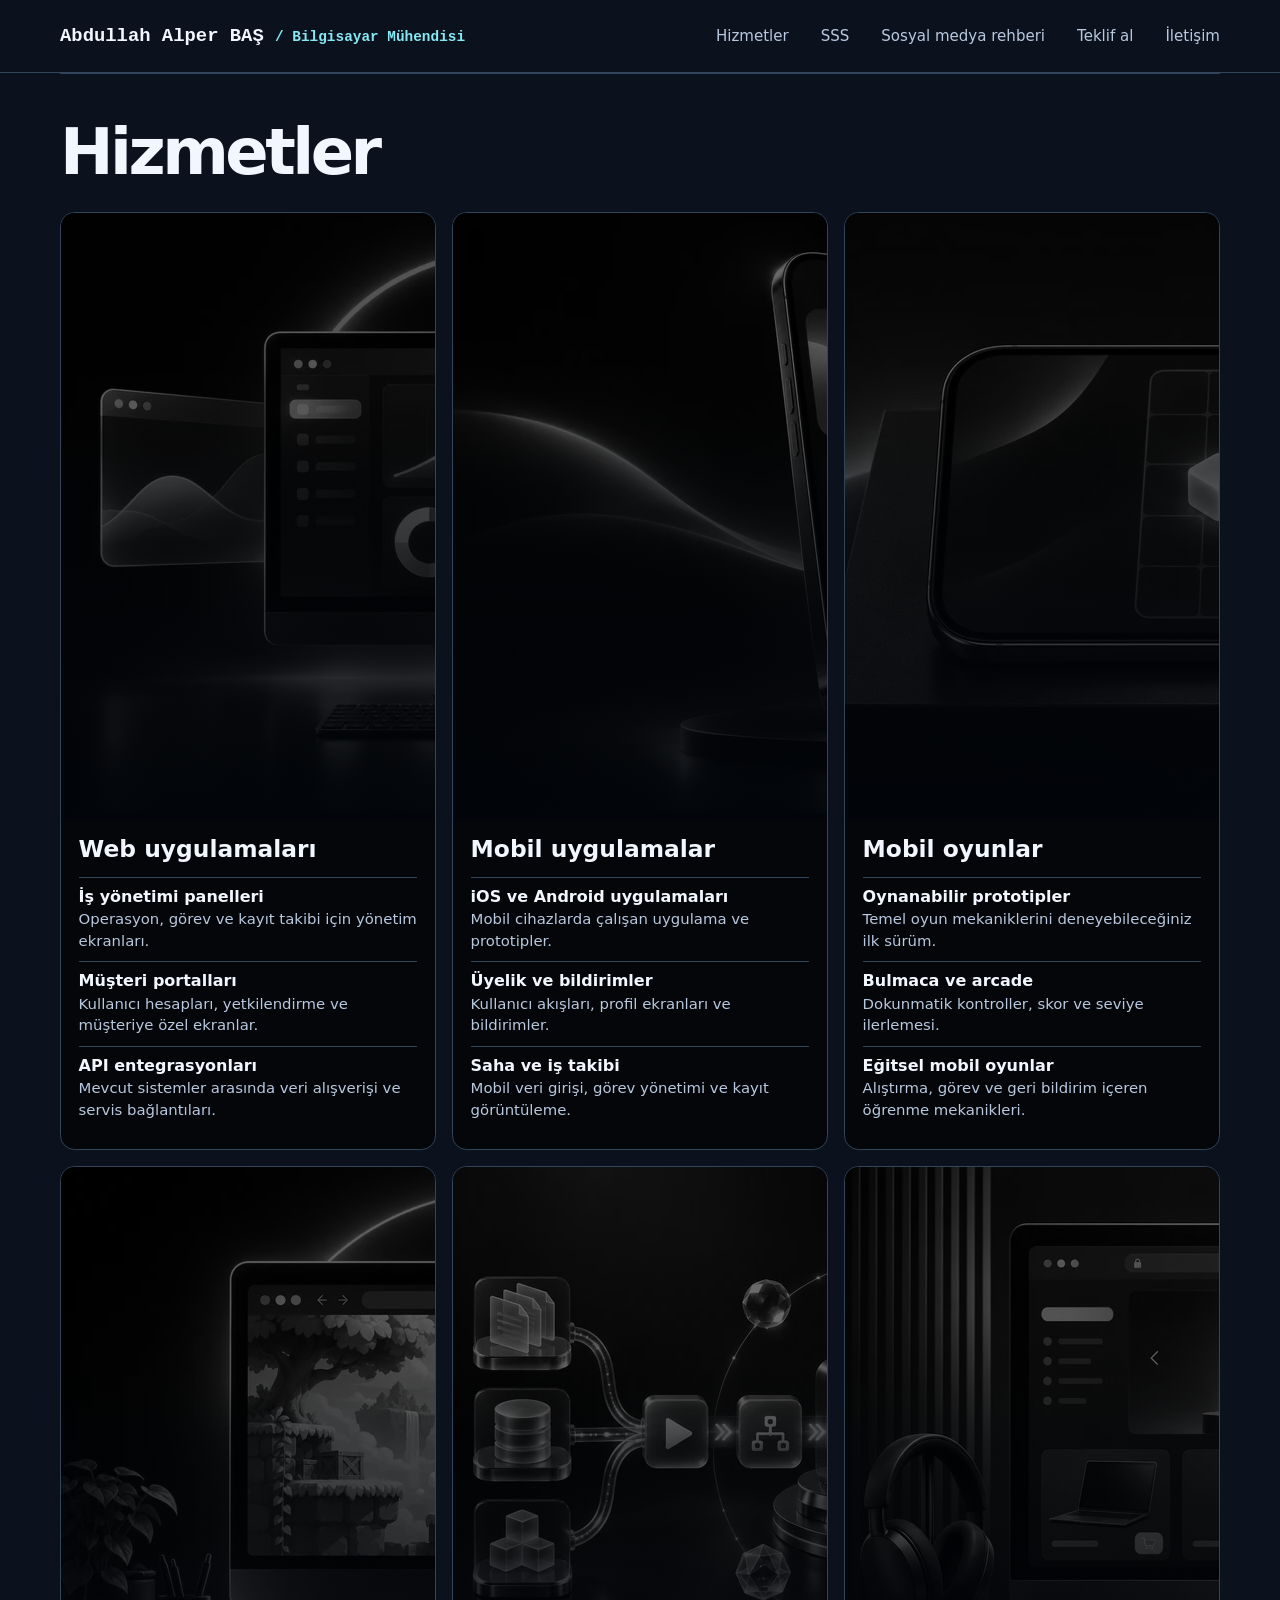
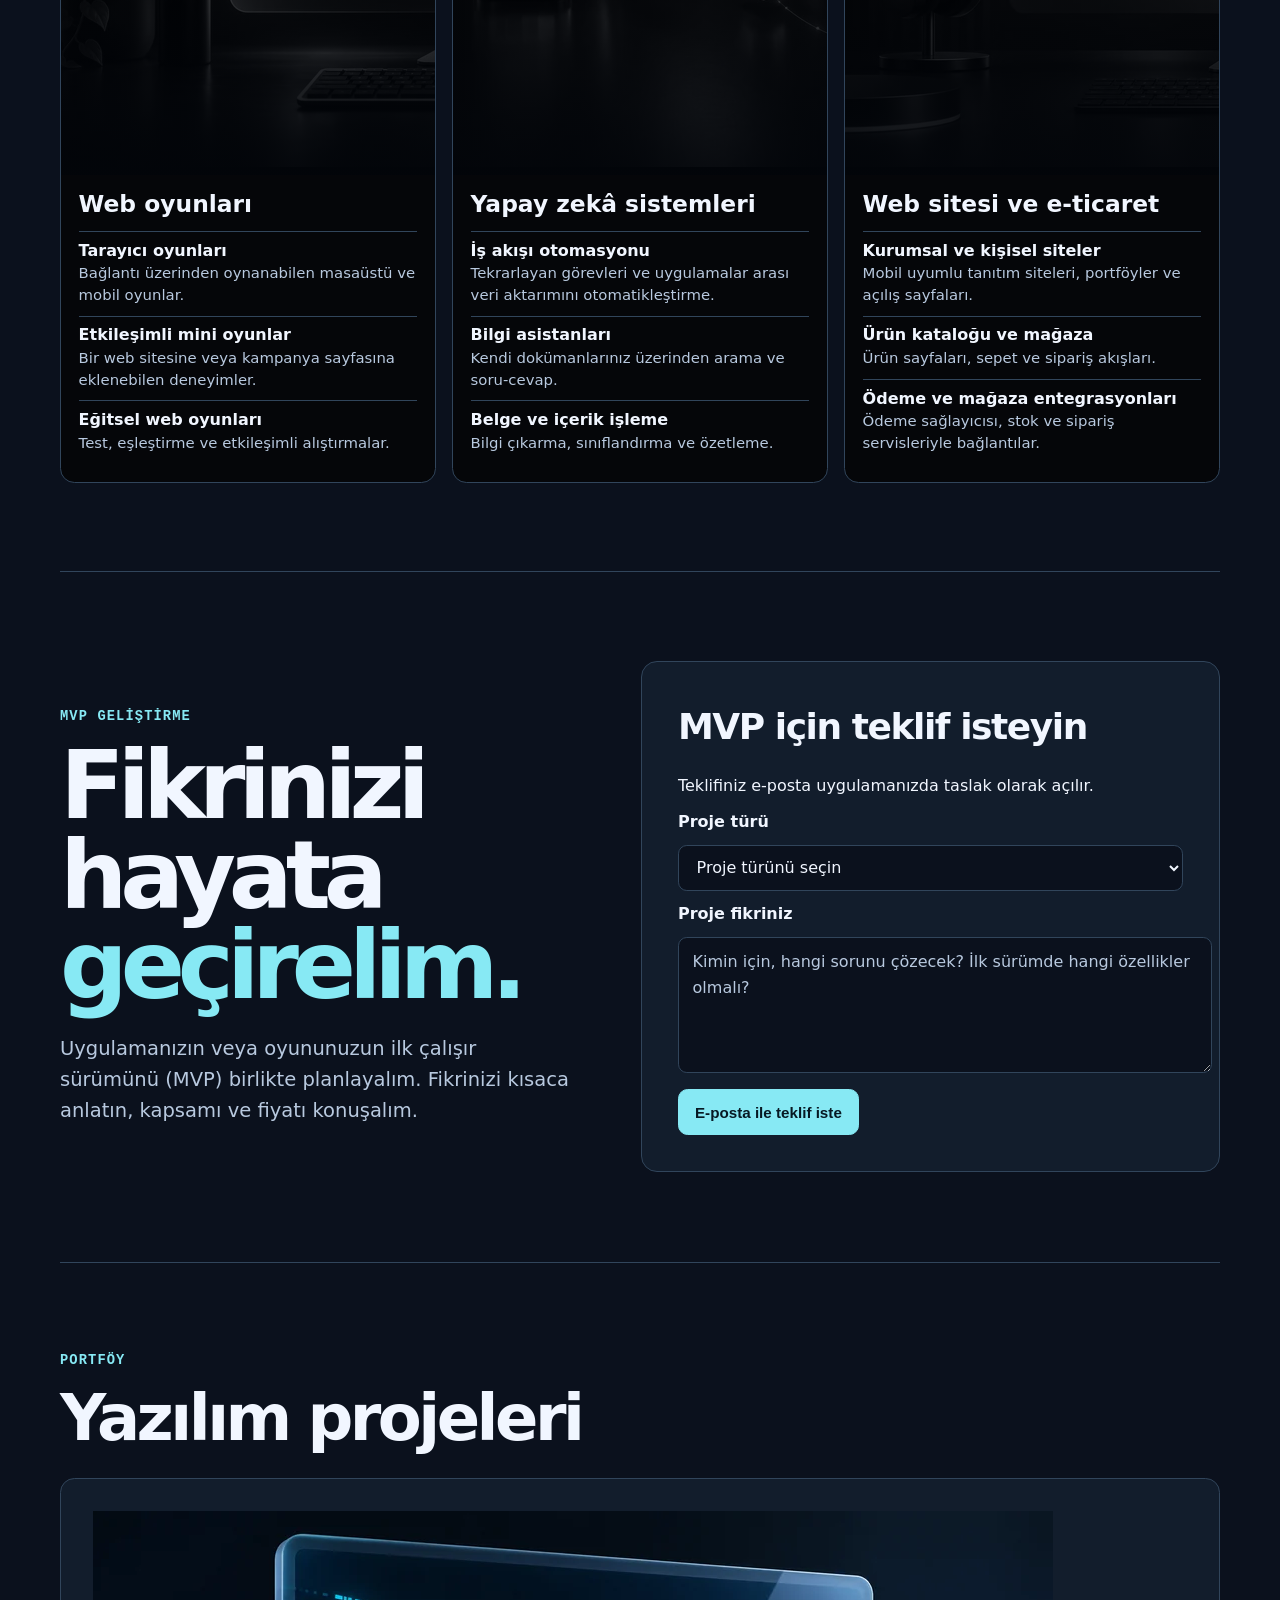
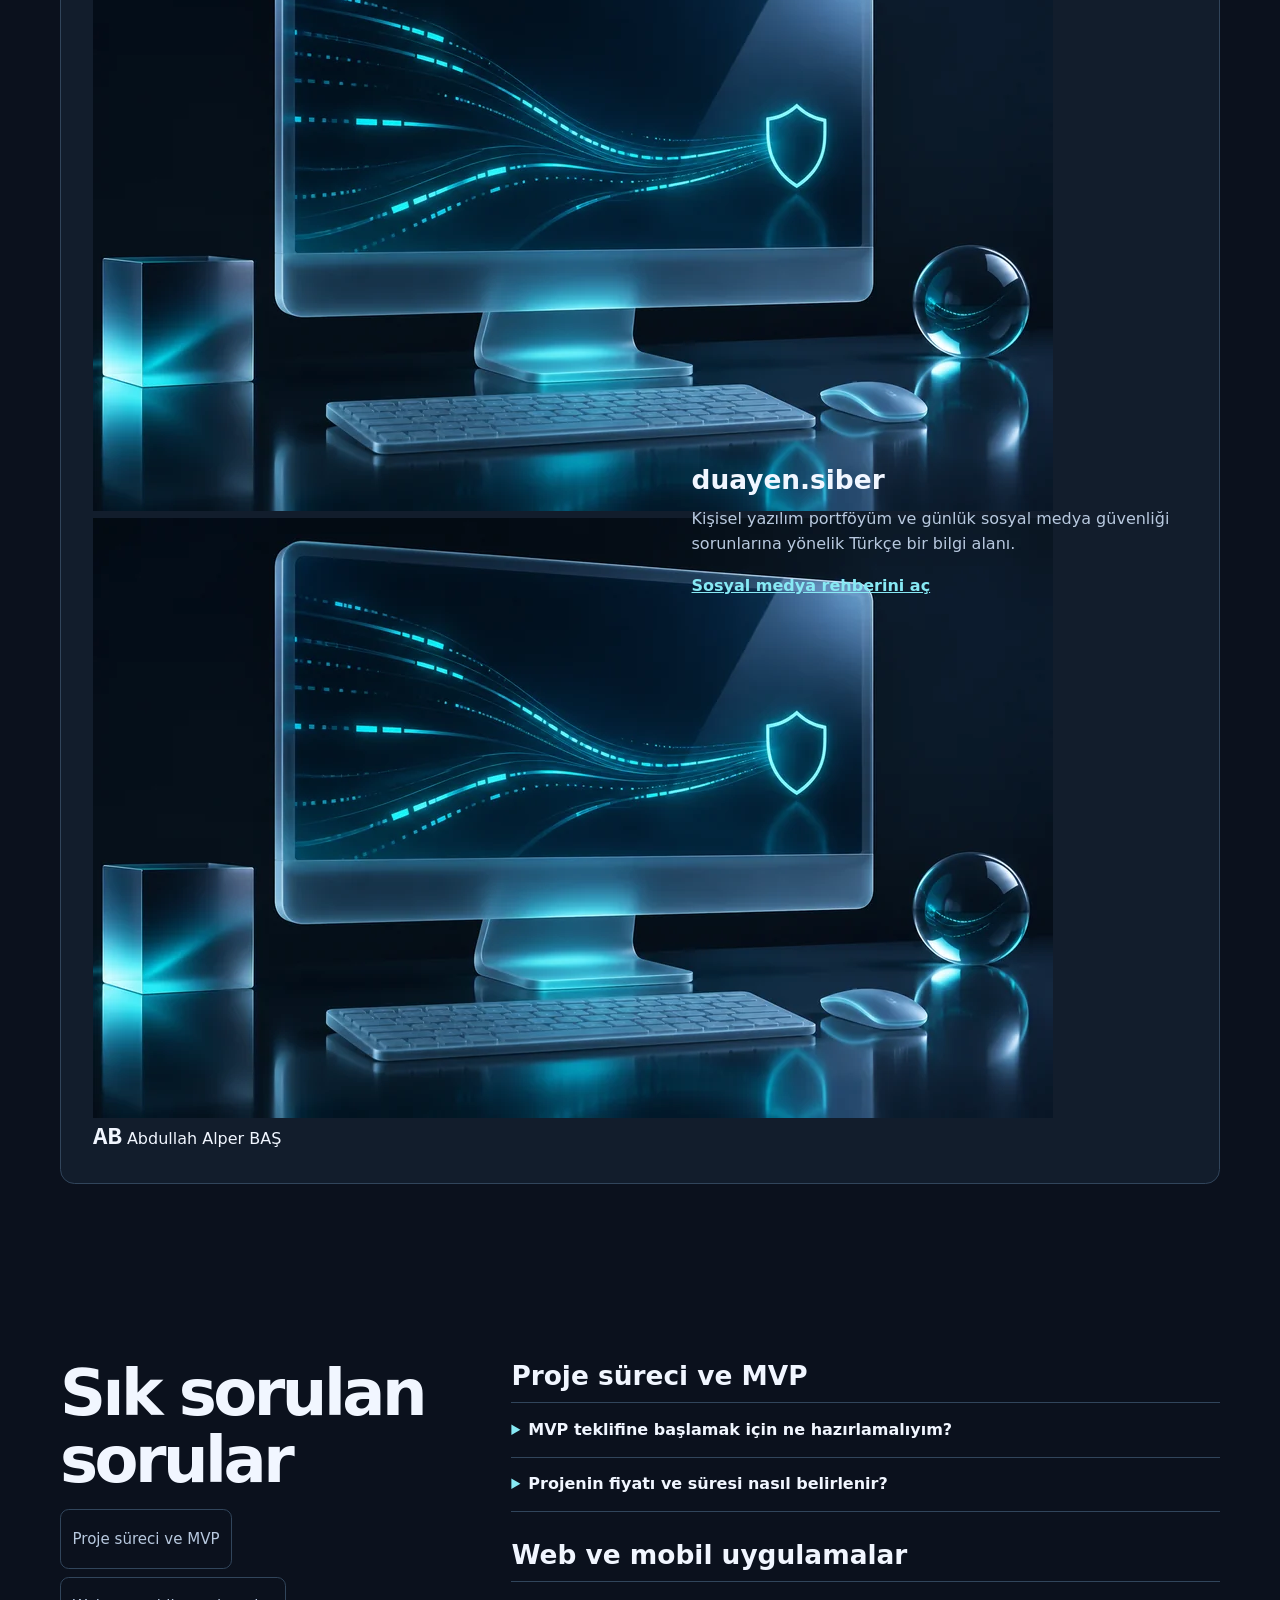
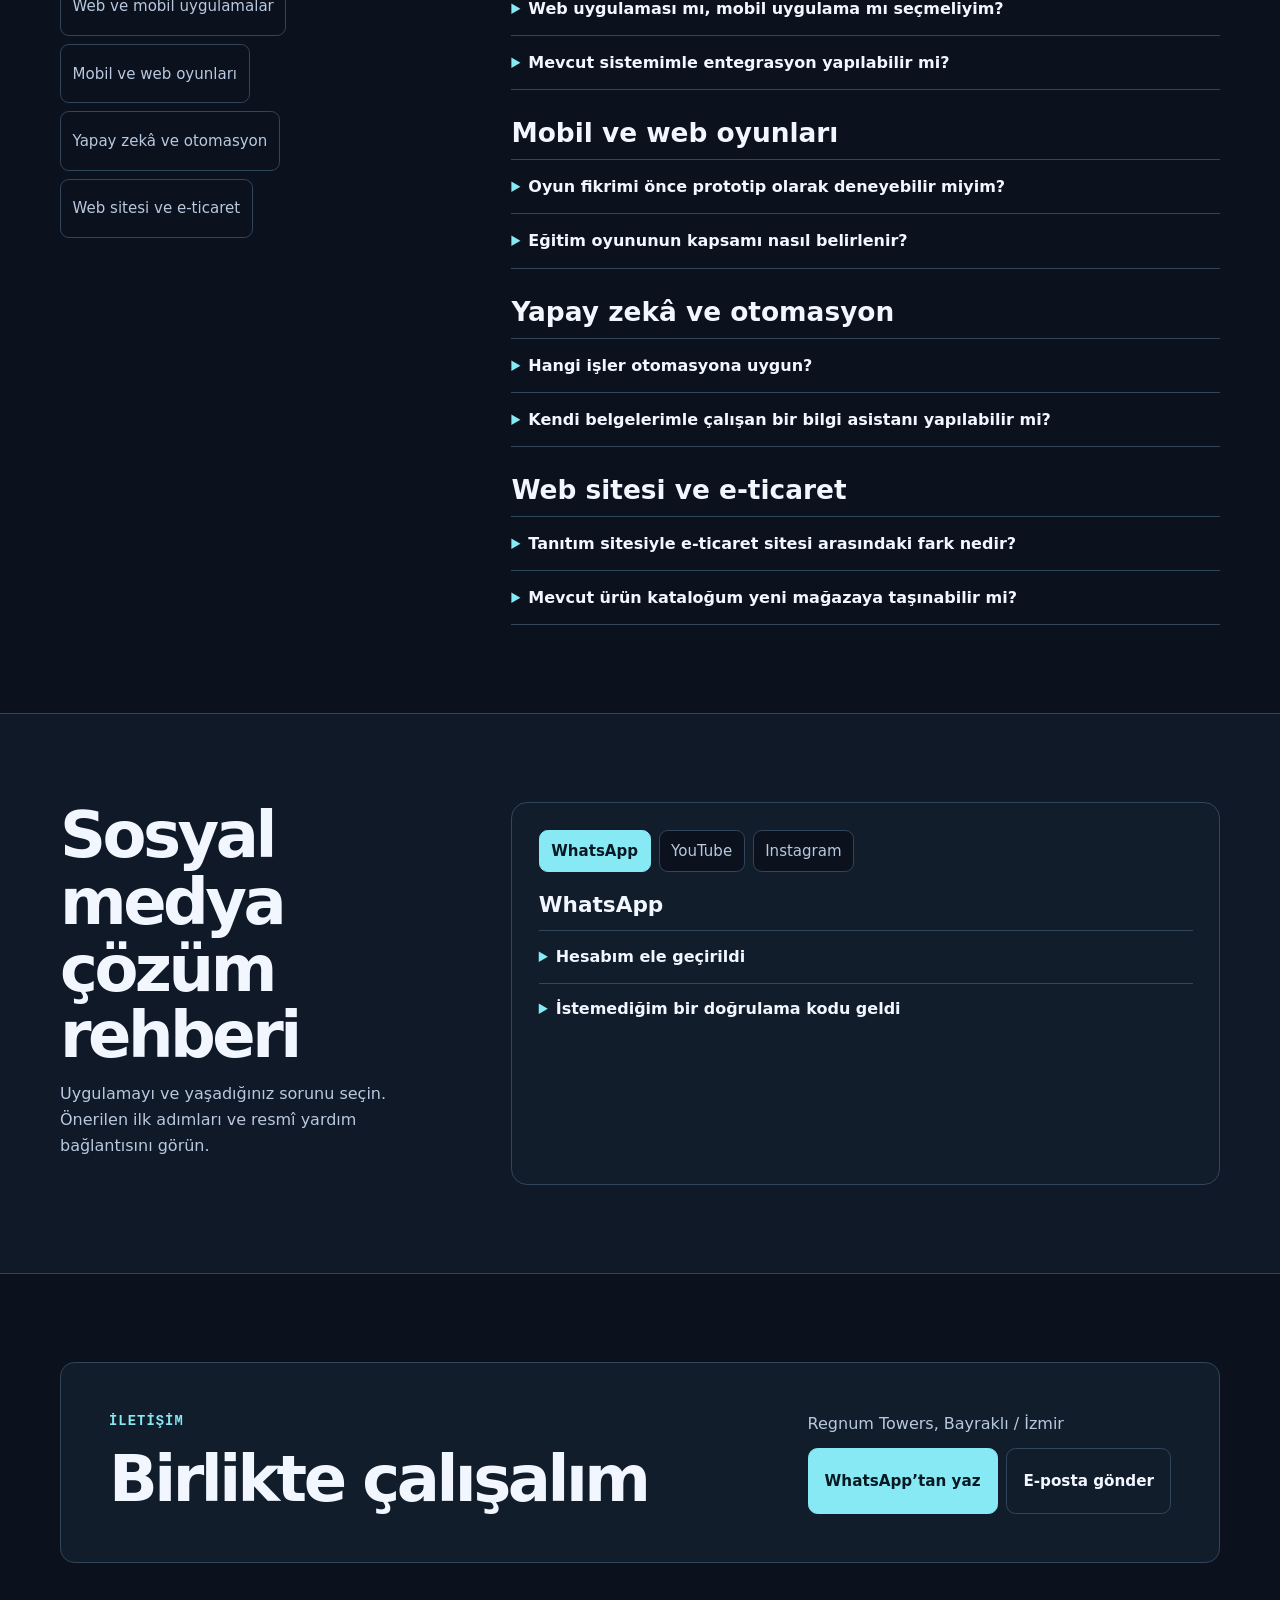
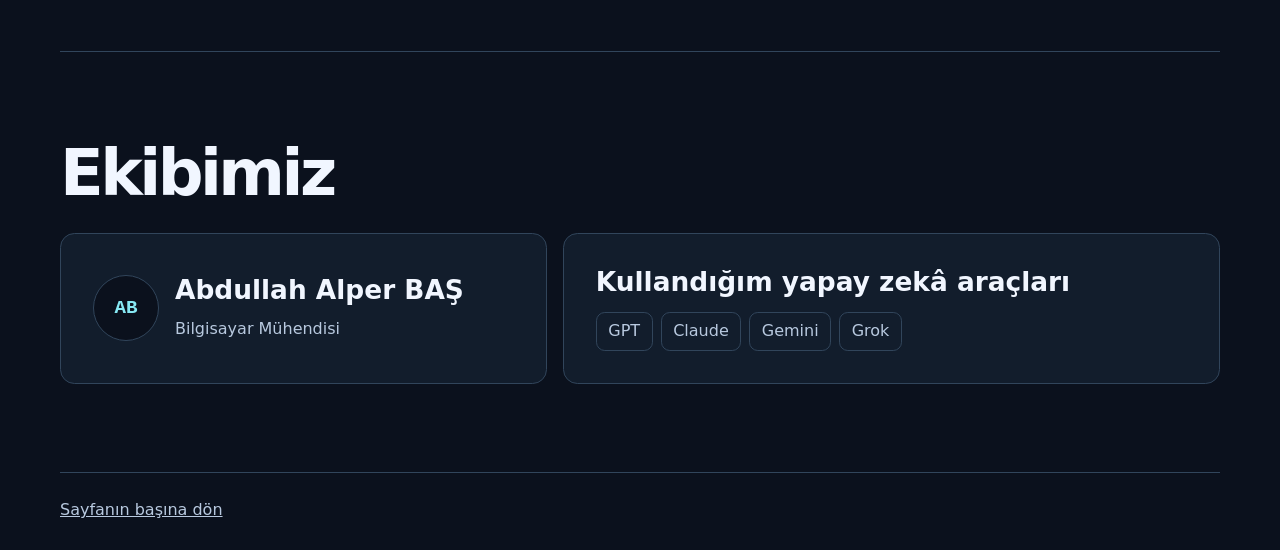
==== commit 6be410d1: "Update portfolio header and add team section" ====
--- a/index.html
+++ b/index.html
@@ -14,9 +14,9 @@
 </head>
 <body class="portfolio">
   <a class="skip" href="#icerik">İçeriğe geç</a>
-  <header class="masthead">
+  <header class="masthead" id="baslangic">
     <div class="frame navigation">
-      <a class="wordmark" href="#baslangic">Abdullah Alper <span>BAŞ</span></a>
+      <a class="wordmark header-name" href="#baslangic">Abdullah Alper BAŞ <span>/ Bilgisayar Mühendisi</span></a>
       <nav aria-label="Ana menü">
         <a href="#hizmetler">Hizmetler</a>
         <a href="#sik-sorulan-sorular">SSS</a>
@@ -27,14 +27,8 @@
     </div>
   </header>
   <main id="icerik">
-    <section class="frame identity" id="baslangic" aria-labelledby="isim">
-      <p class="kicker">Bilgisayar Mühendisi</p>
-      <h1 id="isim">Abdullah Alper <span>BAŞ</span></h1>
-      <p id="hakkimda">Web ve mobil uygulamalar, oyunlar, e-ticaret siteleri ve iş akışı otomasyonları geliştiriyorum.</p>
-    </section>
-
     <section class="portfolio-section frame service-section" id="hizmetler" aria-labelledby="hizmetler-baslik">
-      <div class="section-title"><h2 id="hizmetler-baslik">Hizmetler</h2></div>
+      <div class="section-title"><h1 id="hizmetler-baslik">Hizmetler</h1></div>
       <div class="service-grid">
         <article class="card service-card">
           <a class="service-link" href="#teklif" data-service="Web uygulamaları" aria-label="Web uygulamaları için teklif al">
@@ -315,7 +309,28 @@
         <div><address>Regnum Towers, Bayraklı / İzmir</address><div class="contact-links"><a class="action primary" href="https://wa.me/905071353025">WhatsApp’tan yaz</a> <a class="action" href="mailto:alperdigital@icloud.com">E-posta gönder</a></div></div>
       </div>
     </section>
+    <section class="portfolio-section frame team-section" id="ekibimiz" aria-labelledby="ekip-baslik">
+      <div class="section-title"><h2 id="ekip-baslik">Ekibimiz</h2></div>
+      <div class="team-grid">
+        <article class="work-panel team-profile">
+          <div class="team-avatar" aria-hidden="true">AB</div>
+          <div>
+            <h3>Abdullah Alper BAŞ</h3>
+            <p>Bilgisayar Mühendisi</p>
+          </div>
+        </article>
+        <div class="work-panel team-tools">
+          <h3>Kullandığım yapay zekâ araçları</h3>
+          <ul aria-label="Yapay zekâ araçları">
+            <li>GPT</li>
+            <li>Claude</li>
+            <li>Gemini</li>
+            <li>Grok</li>
+          </ul>
+        </div>
+      </div>
+    </section>
   </main>
-  <footer class="frame site-footer"><a class="wordmark" href="#baslangic">Abdullah Alper <span>BAŞ</span></a><p>Abdullah Alper BAŞ</p></footer>
+  <footer class="frame site-footer"><a href="#baslangic">Sayfanın başına dön</a></footer>
 </body>
 </html>
--- a/portfolio.css
+++ b/portfolio.css
@@ -24,7 +24,7 @@
 .navigation nav a { color: var(--soft); font-size: .94rem; text-decoration: none; }
 .navigation nav a:hover { color: var(--accent); }
 .wordmark { text-decoration: none; font: 700 1.18rem/1.2 Consolas, monospace; white-space: nowrap; }
-.wordmark span, .intro-copy h2 span, .identity h1 span { color: var(--accent); }
+.wordmark span, .intro-copy h2 span { color: var(--accent); }
 .intro { display: grid; grid-template-columns: 1fr 1.12fr; align-items: stretch; gap: clamp(1.5rem, 5vw, 5rem); padding-block: clamp(2.5rem, 7vw, 6rem); }
 .intro-copy { align-self: center; }
 .portfolio .kicker { color: var(--accent); font: 700 .86rem/1.4 Consolas, monospace; text-transform: uppercase; letter-spacing: .08em; margin-bottom: .9rem; }
@@ -38,7 +38,7 @@
 .portfolio-section { padding-block: clamp(2.65rem, 7vw, 5.5rem); }
 #portfoy { border-top: 1px solid var(--edge); }
 .section-title { margin-bottom: 1.65rem; }
-.section-title h2, .contact-panel h2 { font-size: clamp(2.1rem, 5vw, 4.15rem); line-height: 1.04; letter-spacing: -.055em; }
+.section-title h1, .section-title h2, .contact-panel h2 { font-size: clamp(2.1rem, 5vw, 4.15rem); line-height: 1.04; letter-spacing: -.055em; }
 .section-title > p:not(.kicker) { color: var(--soft); margin-top: .8rem; max-width: 60ch; }
 .portfolio #projeler { display: grid; grid-template-columns: minmax(0, 1fr) minmax(0, .9fr); align-items: center; gap: clamp(1rem, 4vw, 3rem); }
 .work-panel, .contact-panel { border: 1px solid var(--edge); border-radius: .9rem; background: var(--panel); padding: clamp(1.2rem, 3vw, 2rem); }
@@ -104,9 +104,6 @@
   .service-link .mirror, .portfolio .service-overlay-title { transition: none; }
 }
 
-.identity { padding-block: clamp(2.5rem, 6.5vw, 5rem) clamp(1.5rem, 4vw, 2.75rem); }
-.identity h1 { font-size: clamp(2.55rem, 6.5vw, 6.25rem); line-height: 1; letter-spacing: -.065em; }
-.portfolio .identity p:not(.kicker) { margin-top: .95rem; max-width: 62ch; color: var(--soft); font-size: 1.1rem; }
 .service-section { padding-top: clamp(1.6rem, 4vw, 2.8rem); }
 .portfolio .service-link { border-radius: .85rem .85rem 0 0; }
 .portfolio .service-overlay-title { color: var(--ink); font-weight: 750; }
@@ -152,3 +149,14 @@
 .portfolio .guide-platform details p { padding-block: .25rem .85rem; }
 .portfolio .guide-platform a { color: var(--accent); }
 .faq-group { scroll-margin-top: 1.25rem; }
+.portfolio .header-name { white-space: normal; line-height: 1.4; }
+.header-name span { font-size: .9rem; }
+.team-section { border-top: 1px solid var(--edge); }
+.team-grid { display: grid; grid-template-columns: minmax(0, 1fr) minmax(0, 1.35fr); gap: 1rem; }
+.team-profile { display: flex; align-items: center; gap: 1rem; }
+.team-avatar { flex: 0 0 4rem; aspect-ratio: 1; display: grid; place-items: center; border: 1px solid var(--edge); border-radius: 50%; background: var(--canvas); color: var(--accent); font: 700 1.2rem Consolas, monospace; }
+.team-tools ul { list-style: none; display: flex; flex-wrap: wrap; gap: .5rem; padding: 0; margin: .9rem 0 0; }
+.team-tools li { padding: .35rem .72rem; border: 1px solid var(--edge); border-radius: .55rem; color: var(--soft); }
+@media (max-width: 680px) {
+  .team-grid { grid-template-columns: 1fr; }
+}
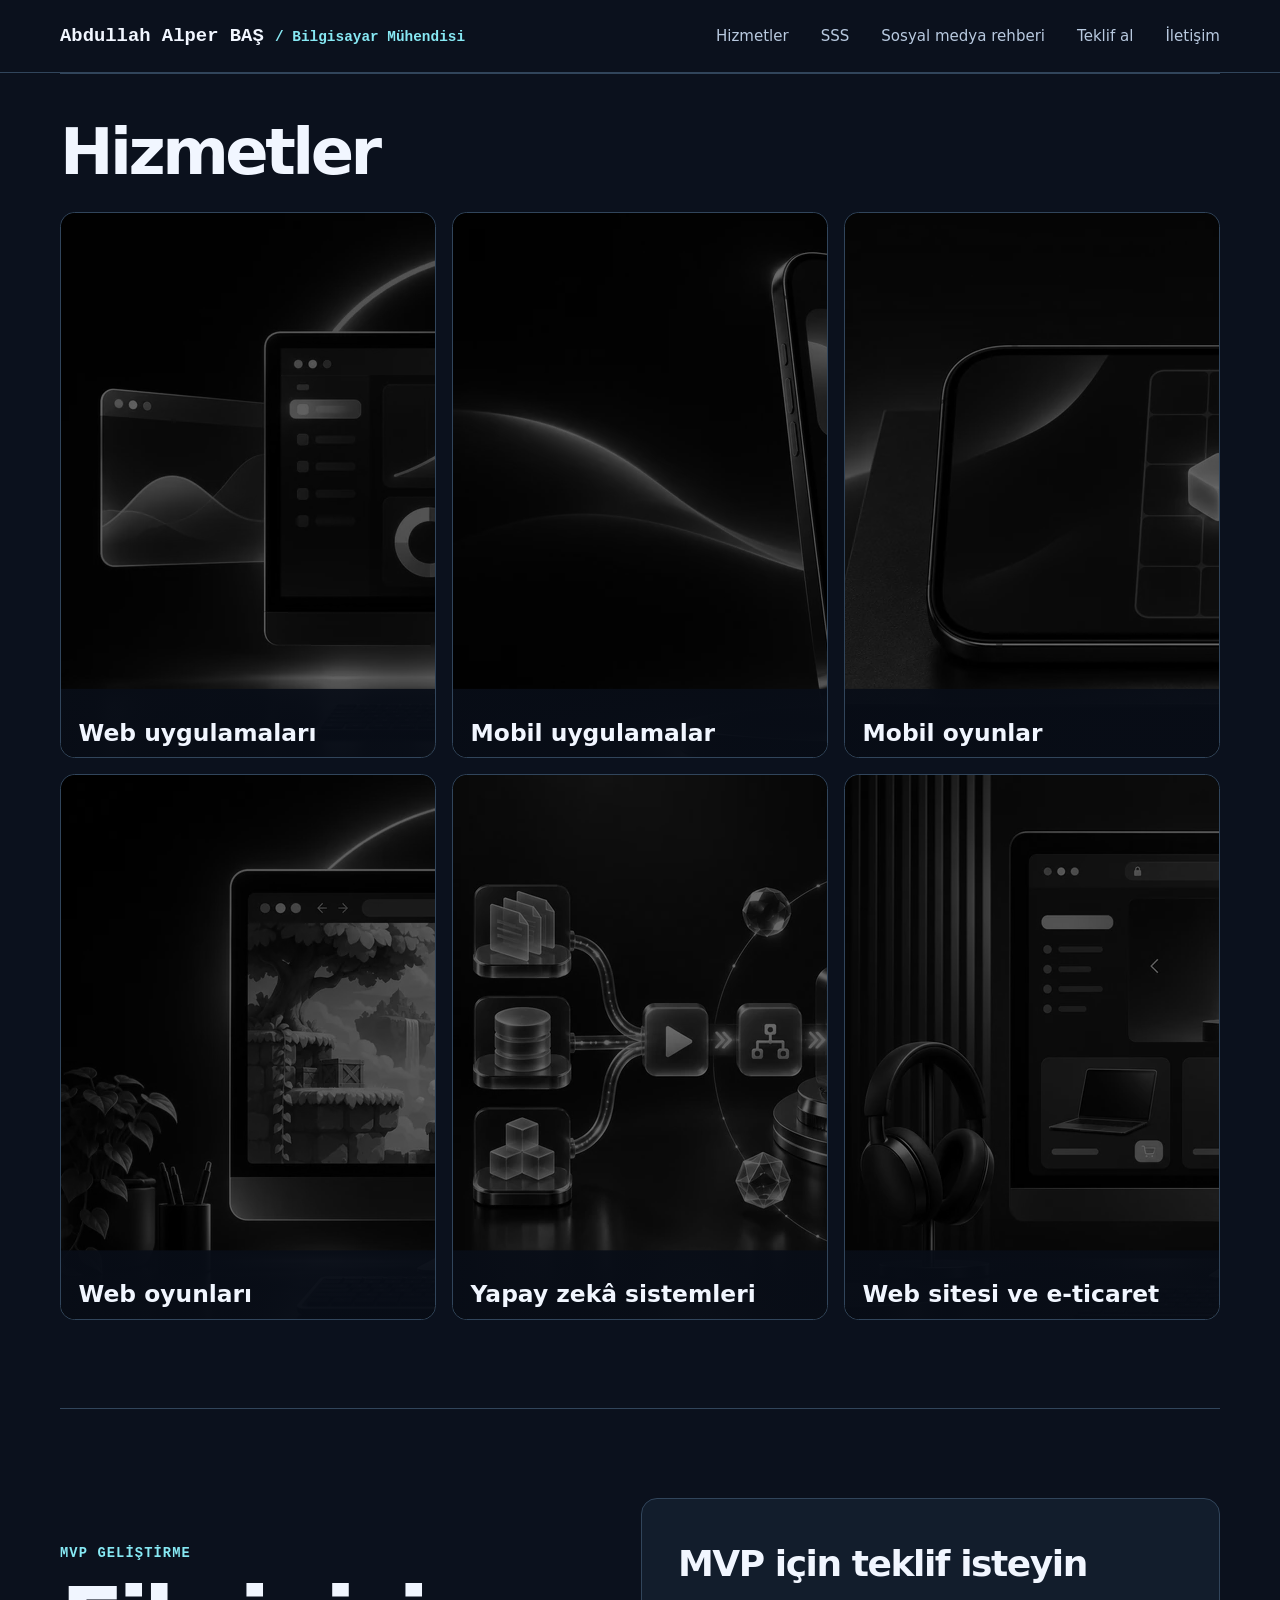
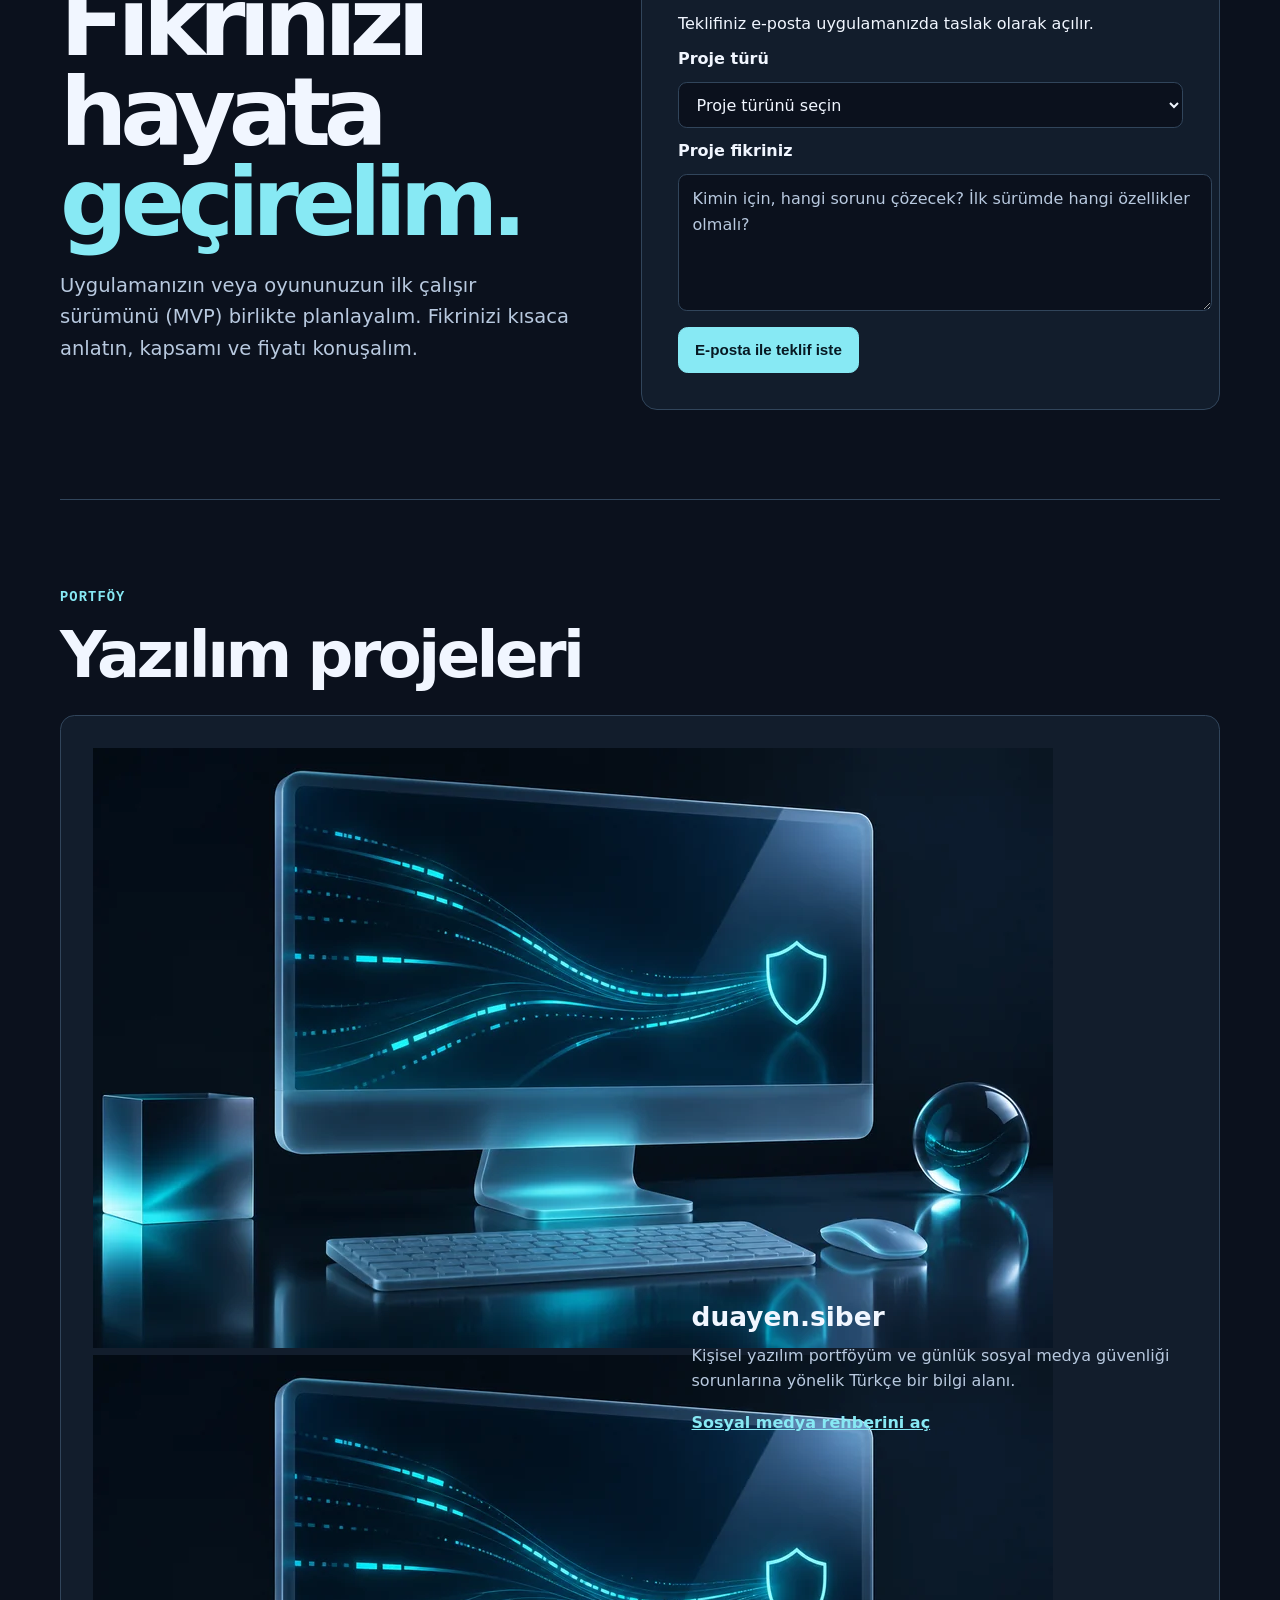
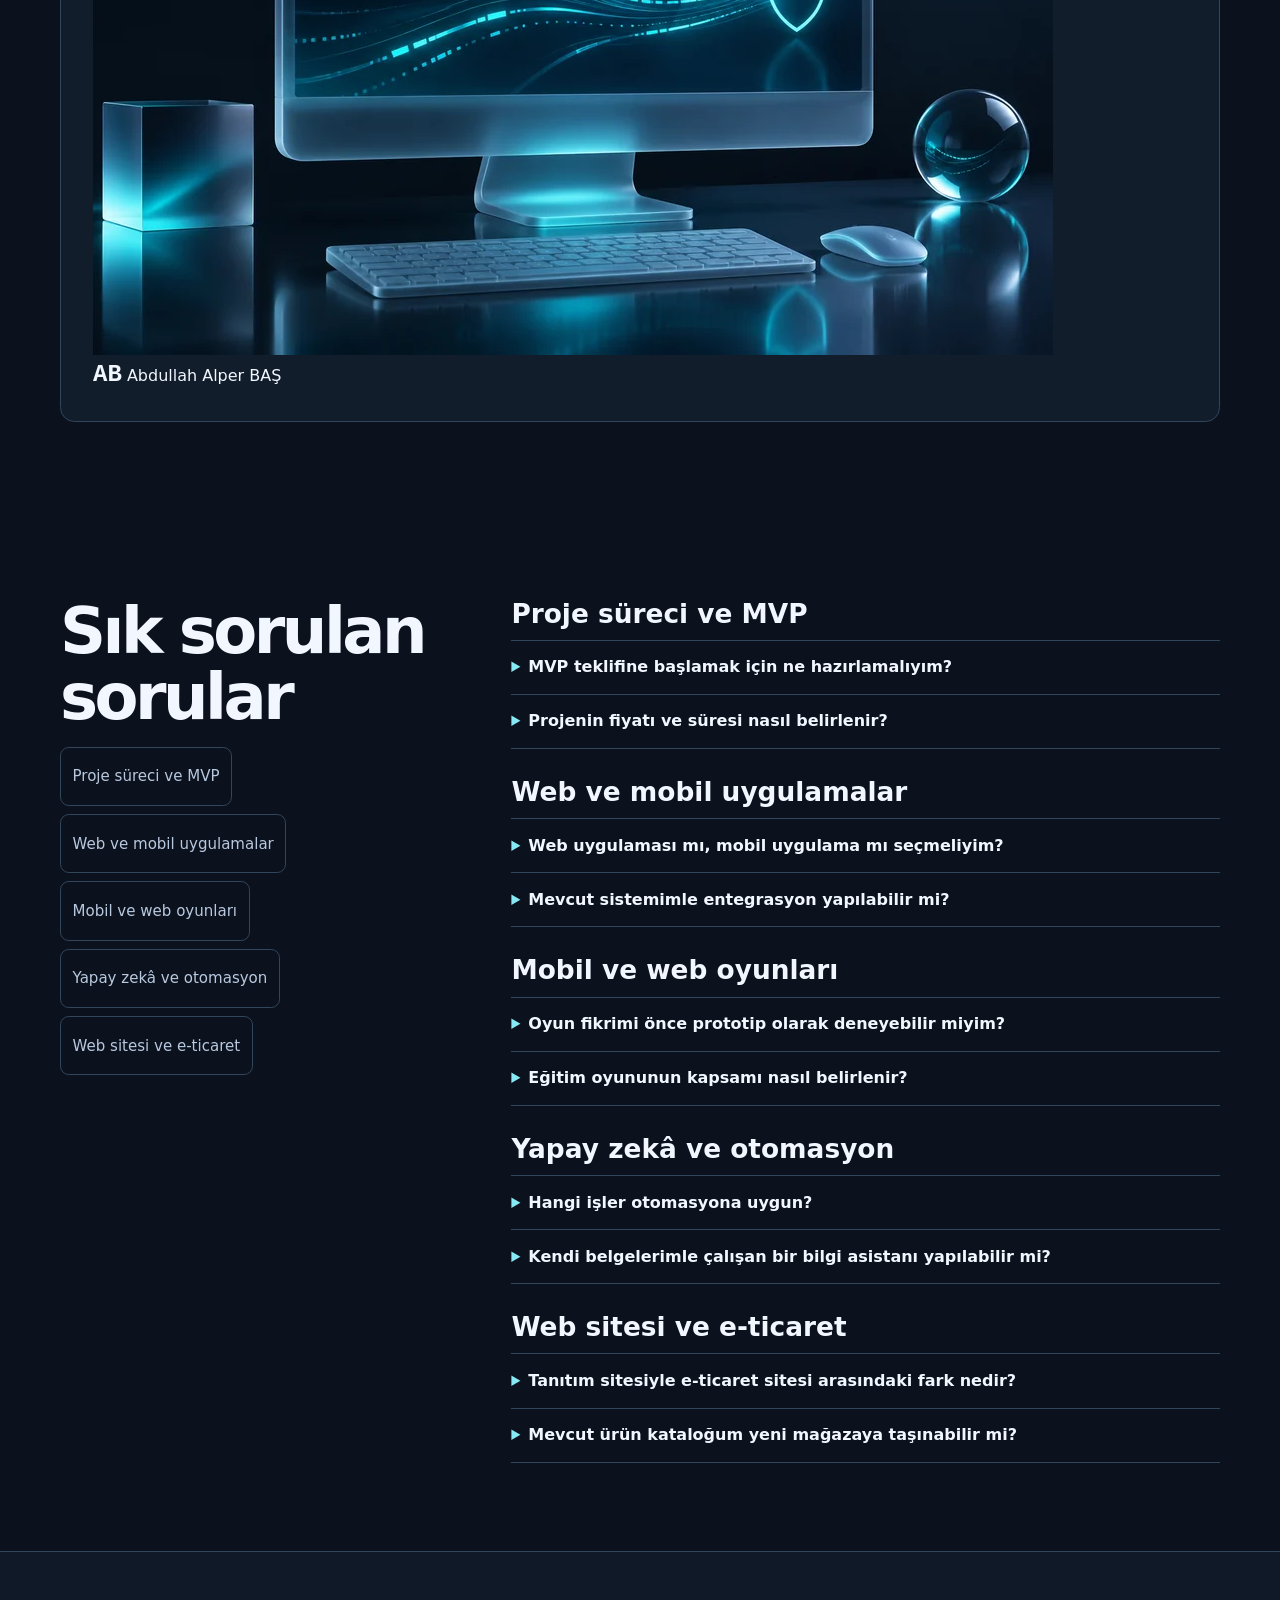
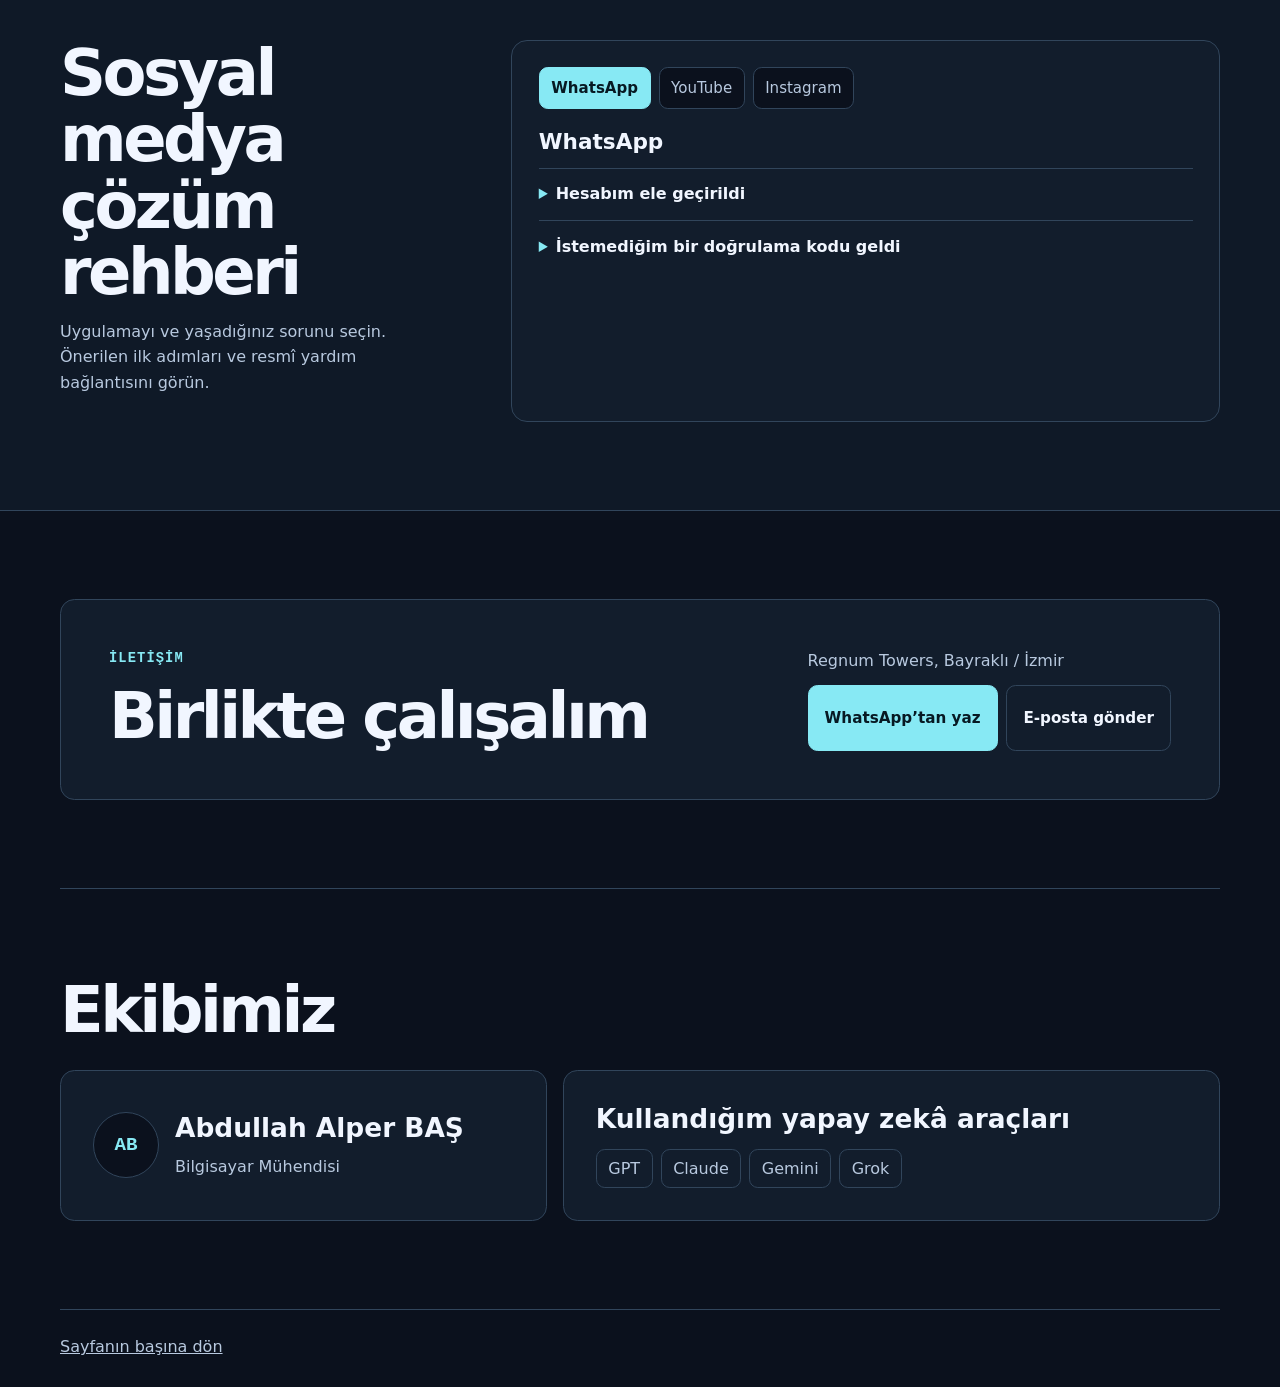
==== commit dd14f0b0: "Reveal service details and brighten mobile cards" ====
--- a/index.html
+++ b/index.html
@@ -35,102 +35,90 @@
             <div class="mirror" data-mirror-slat data-slat-count="19" data-distortion-strength="0.95">
               <img src="assets/service-web-apps.webp" alt="" width="900" height="600" loading="lazy" draggable="false">
             </div>
-            <div class="service-shade"></div>
-            <span class="service-overlay-title" aria-hidden="true">Web uygulamaları</span>
-          </a>
-          <div class="service-copy">
-            <h3>Web uygulamaları</h3>
-            <ul>
-              <li><strong>İş yönetimi panelleri</strong><span>Operasyon, görev ve kayıt takibi için yönetim ekranları.</span></li>
-              <li><strong>Müşteri portalları</strong><span>Kullanıcı hesapları, yetkilendirme ve müşteriye özel ekranlar.</span></li>
-              <li><strong>API entegrasyonları</strong><span>Mevcut sistemler arasında veri alışverişi ve servis bağlantıları.</span></li>
-            </ul>
-          </div>
+            <div class="service-copy">
+              <h3>Web uygulamaları</h3>
+              <ul>
+                <li><strong>İş yönetimi panelleri</strong><span>Operasyon, görev ve kayıt takibi için yönetim ekranları.</span></li>
+                <li><strong>Müşteri portalları</strong><span>Kullanıcı hesapları, yetkilendirme ve müşteriye özel ekranlar.</span></li>
+                <li><strong>API entegrasyonları</strong><span>Mevcut sistemler arasında veri alışverişi ve servis bağlantıları.</span></li>
+              </ul>
+            </div>
+          </a>
         </article>
         <article class="card service-card">
           <a class="service-link" href="#teklif" data-service="Mobil uygulamalar" aria-label="Mobil uygulamalar için teklif al">
             <div class="mirror" data-mirror-slat data-slat-count="19" data-distortion-strength="0.95">
               <img src="assets/service-mobile-apps.webp" alt="" width="900" height="600" loading="lazy" draggable="false">
             </div>
-            <div class="service-shade"></div>
-            <span class="service-overlay-title" aria-hidden="true">Mobil uygulamalar</span>
-          </a>
-          <div class="service-copy">
-            <h3>Mobil uygulamalar</h3>
-            <ul>
-              <li><strong>iOS ve Android uygulamaları</strong><span>Mobil cihazlarda çalışan uygulama ve prototipler.</span></li>
-              <li><strong>Üyelik ve bildirimler</strong><span>Kullanıcı akışları, profil ekranları ve bildirimler.</span></li>
-              <li><strong>Saha ve iş takibi</strong><span>Mobil veri girişi, görev yönetimi ve kayıt görüntüleme.</span></li>
-            </ul>
-          </div>
+            <div class="service-copy">
+              <h3>Mobil uygulamalar</h3>
+              <ul>
+                <li><strong>iOS ve Android uygulamaları</strong><span>Mobil cihazlarda çalışan uygulama ve prototipler.</span></li>
+                <li><strong>Üyelik ve bildirimler</strong><span>Kullanıcı akışları, profil ekranları ve bildirimler.</span></li>
+                <li><strong>Saha ve iş takibi</strong><span>Mobil veri girişi, görev yönetimi ve kayıt görüntüleme.</span></li>
+              </ul>
+            </div>
+          </a>
         </article>
         <article class="card service-card">
           <a class="service-link" href="#teklif" data-service="Mobil oyunlar" aria-label="Mobil oyunlar için teklif al">
             <div class="mirror" data-mirror-slat data-slat-count="19" data-distortion-strength="0.95">
               <img src="assets/service-mobile-games.webp" alt="" width="900" height="600" loading="lazy" draggable="false">
             </div>
-            <div class="service-shade"></div>
-            <span class="service-overlay-title" aria-hidden="true">Mobil oyunlar</span>
-          </a>
-          <div class="service-copy">
-            <h3>Mobil oyunlar</h3>
-            <ul>
-              <li><strong>Oynanabilir prototipler</strong><span>Temel oyun mekaniklerini deneyebileceğiniz ilk sürüm.</span></li>
-              <li><strong>Bulmaca ve arcade</strong><span>Dokunmatik kontroller, skor ve seviye ilerlemesi.</span></li>
-              <li><strong>Eğitsel mobil oyunlar</strong><span>Alıştırma, görev ve geri bildirim içeren öğrenme mekanikleri.</span></li>
-            </ul>
-          </div>
+            <div class="service-copy">
+              <h3>Mobil oyunlar</h3>
+              <ul>
+                <li><strong>Oynanabilir prototipler</strong><span>Temel oyun mekaniklerini deneyebileceğiniz ilk sürüm.</span></li>
+                <li><strong>Bulmaca ve arcade</strong><span>Dokunmatik kontroller, skor ve seviye ilerlemesi.</span></li>
+                <li><strong>Eğitsel mobil oyunlar</strong><span>Alıştırma, görev ve geri bildirim içeren öğrenme mekanikleri.</span></li>
+              </ul>
+            </div>
+          </a>
         </article>
         <article class="card service-card">
           <a class="service-link" href="#teklif" data-service="Web oyunları" aria-label="Web oyunları için teklif al">
             <div class="mirror" data-mirror-slat data-slat-count="19" data-distortion-strength="0.95">
               <img src="assets/service-web-games.webp" alt="" width="900" height="600" loading="lazy" draggable="false">
             </div>
-            <div class="service-shade"></div>
-            <span class="service-overlay-title" aria-hidden="true">Web oyunları</span>
-          </a>
-          <div class="service-copy">
-            <h3>Web oyunları</h3>
-            <ul>
-              <li><strong>Tarayıcı oyunları</strong><span>Bağlantı üzerinden oynanabilen masaüstü ve mobil oyunlar.</span></li>
-              <li><strong>Etkileşimli mini oyunlar</strong><span>Bir web sitesine veya kampanya sayfasına eklenebilen deneyimler.</span></li>
-              <li><strong>Eğitsel web oyunları</strong><span>Test, eşleştirme ve etkileşimli alıştırmalar.</span></li>
-            </ul>
-          </div>
+            <div class="service-copy">
+              <h3>Web oyunları</h3>
+              <ul>
+                <li><strong>Tarayıcı oyunları</strong><span>Bağlantı üzerinden oynanabilen masaüstü ve mobil oyunlar.</span></li>
+                <li><strong>Etkileşimli mini oyunlar</strong><span>Bir web sitesine veya kampanya sayfasına eklenebilen deneyimler.</span></li>
+                <li><strong>Eğitsel web oyunları</strong><span>Test, eşleştirme ve etkileşimli alıştırmalar.</span></li>
+              </ul>
+            </div>
+          </a>
         </article>
         <article class="card service-card">
           <a class="service-link" href="#teklif" data-service="Yapay zekâ sistemleri" aria-label="Yapay zekâ sistemleri için teklif al">
             <div class="mirror" data-mirror-slat data-slat-count="19" data-distortion-strength="0.95">
               <img src="assets/service-ai-automation.webp" alt="" width="900" height="600" loading="lazy" draggable="false">
             </div>
-            <div class="service-shade"></div>
-            <span class="service-overlay-title" aria-hidden="true">Yapay zekâ sistemleri</span>
-          </a>
-          <div class="service-copy">
-            <h3>Yapay zekâ sistemleri</h3>
-            <ul>
-              <li><strong>İş akışı otomasyonu</strong><span>Tekrarlayan görevleri ve uygulamalar arası veri aktarımını otomatikleştirme.</span></li>
-              <li><strong>Bilgi asistanları</strong><span>Kendi dokümanlarınız üzerinden arama ve soru-cevap.</span></li>
-              <li><strong>Belge ve içerik işleme</strong><span>Bilgi çıkarma, sınıflandırma ve özetleme.</span></li>
-            </ul>
-          </div>
+            <div class="service-copy">
+              <h3>Yapay zekâ sistemleri</h3>
+              <ul>
+                <li><strong>İş akışı otomasyonu</strong><span>Tekrarlayan görevleri ve uygulamalar arası veri aktarımını otomatikleştirme.</span></li>
+                <li><strong>Bilgi asistanları</strong><span>Kendi dokümanlarınız üzerinden arama ve soru-cevap.</span></li>
+                <li><strong>Belge ve içerik işleme</strong><span>Bilgi çıkarma, sınıflandırma ve özetleme.</span></li>
+              </ul>
+            </div>
+          </a>
         </article>
         <article class="card service-card">
           <a class="service-link" href="#teklif" data-service="Web sitesi ve e-ticaret" aria-label="Web sitesi ve e-ticaret için teklif al">
             <div class="mirror" data-mirror-slat data-slat-count="19" data-distortion-strength="0.95">
               <img src="assets/service-ecommerce.webp" alt="" width="900" height="600" loading="lazy" draggable="false">
             </div>
-            <div class="service-shade"></div>
-            <span class="service-overlay-title" aria-hidden="true">Web sitesi ve e-ticaret</span>
-          </a>
-          <div class="service-copy">
-            <h3>Web sitesi ve e-ticaret</h3>
-            <ul>
-              <li><strong>Kurumsal ve kişisel siteler</strong><span>Mobil uyumlu tanıtım siteleri, portföyler ve açılış sayfaları.</span></li>
-              <li><strong>Ürün kataloğu ve mağaza</strong><span>Ürün sayfaları, sepet ve sipariş akışları.</span></li>
-              <li><strong>Ödeme ve mağaza entegrasyonları</strong><span>Ödeme sağlayıcısı, stok ve sipariş servisleriyle bağlantılar.</span></li>
-            </ul>
-          </div>
+            <div class="service-copy">
+              <h3>Web sitesi ve e-ticaret</h3>
+              <ul>
+                <li><strong>Kurumsal ve kişisel siteler</strong><span>Mobil uyumlu tanıtım siteleri, portföyler ve açılış sayfaları.</span></li>
+                <li><strong>Ürün kataloğu ve mağaza</strong><span>Ürün sayfaları, sepet ve sipariş akışları.</span></li>
+                <li><strong>Ödeme ve mağaza entegrasyonları</strong><span>Ödeme sağlayıcısı, stok ve sipariş servisleriyle bağlantılar.</span></li>
+              </ul>
+            </div>
+          </a>
         </article>
       </div>
     </section>
--- a/portfolio.css
+++ b/portfolio.css
@@ -80,44 +80,80 @@
 .proposal textarea { resize: vertical; min-height: 7rem; }
 .proposal textarea::placeholder { color: var(--soft); }
 .proposal button { justify-self: start; margin-top: .35rem; cursor: pointer; }
-.service-section { border-top: 1px solid var(--edge); }
+.service-section { border-top: 1px solid var(--edge); padding-top: clamp(1.6rem, 4vw, 2.8rem); }
 .service-grid { display: grid; grid-template-columns: repeat(3, minmax(0, 1fr)); gap: 1rem; }
-.portfolio .service-card { padding: 0; margin: 0; border: 1px solid var(--edge); border-radius: .9rem; background: #050609; }
-.service-link { display: grid; position: relative; isolation: isolate; border-radius: inherit; overflow: hidden; text-decoration: none; }
-.service-link > * { grid-area: 1 / 1; }
-.service-link .mirror { aspect-ratio: 3 / 2; background: #050609; filter: grayscale(1) brightness(.42); transition: filter 250ms ease; }
-.service-shade { z-index: 1; background: linear-gradient(180deg, transparent 25%, #02050a 100%); opacity: .88; pointer-events: none; }
-.portfolio .service-overlay-title { z-index: 2; align-self: end; padding: 1rem; margin: 0; font-size: clamp(1.05rem, 2.4vw, 1.45rem); line-height: 1.2; opacity: 0; transform: translateY(.4rem); transition: opacity 200ms ease, transform 200ms ease; }
-.portfolio .service-link:is(:hover, :focus-visible) .service-overlay-title { opacity: 1; transform: none; }
-.service-link:is(:hover, :focus-visible) .mirror { filter: grayscale(.15) brightness(.76); }
-@media (hover: none), (pointer: coarse) {
-  .portfolio .service-overlay-title { opacity: 1; transform: none; }
+.portfolio .service-card { display: grid; padding: 0; margin: 0; border: 1px solid var(--edge); border-radius: .9rem; background: #050609; }
+.portfolio .service-link {
+  --service-image-filter: grayscale(1) brightness(.42);
+  --service-copy-offset: calc(100% - 4.25rem);
+  --service-details-opacity: 0;
+  display: grid;
+  position: relative;
+  isolation: isolate;
+  min-block-size: 27rem;
+  padding-block-start: 7rem;
+  border-radius: inherit;
+  overflow: hidden;
+  text-decoration: none;
+}
+.portfolio .service-link:focus-visible { outline-offset: -3px; }
+.service-link .mirror {
+  position: absolute;
+  inset: 0;
+  aspect-ratio: auto;
+  border-radius: inherit;
+  background: #050609;
+  filter: var(--service-image-filter);
+  transition: filter 420ms ease;
+}
+.service-copy {
+  position: relative;
+  align-self: end;
+  background: linear-gradient(180deg, #080d17ed, #080d17);
+  transform: translateY(var(--service-copy-offset));
+  transition: transform 420ms cubic-bezier(.22, .75, .22, 1);
+}
+.service-copy h3 {
+  display: flex;
+  align-items: center;
+  min-block-size: 4.25rem;
+  padding: .65rem 1.1rem;
+  font-size: clamp(1.12rem, 2vw, 1.46rem);
+  line-height: 1.15;
+}
+.service-copy ul {
+  list-style: none;
+  margin: 0;
+  padding: 0 1.1rem .65rem;
+  opacity: var(--service-details-opacity);
+  transition: opacity 240ms ease;
+}
+.service-copy li { padding-block: .56rem; border-top: 1px solid var(--edge); }
+.service-copy strong, .service-copy span { display: block; }
+.service-copy strong { color: var(--ink); line-height: 1.25; }
+.service-copy span { color: var(--soft); font-size: .93rem; line-height: 1.45; margin-top: .16rem; }
+.portfolio .service-link:is(:focus-visible, :has(.mirror[data-revealed])) {
+  --service-image-filter: none;
+  --service-copy-offset: 0px;
+  --service-details-opacity: 1;
+}
+@media (hover: hover) and (pointer: fine) {
+  .portfolio .service-link:hover {
+    --service-image-filter: none;
+    --service-copy-offset: 0px;
+    --service-details-opacity: 1;
+  }
 }
 @media (max-width: 760px) {
   .service-grid { grid-template-columns: repeat(2, minmax(0, 1fr)); }
 }
-@media (max-width: 450px) {
-  .service-grid { gap: .65rem; }
-  .portfolio .service-overlay-title { opacity: 1; transform: none; padding: .7rem; }
-}
-@media (prefers-reduced-motion: reduce) {
-  .service-link .mirror, .portfolio .service-overlay-title { transition: none; }
-}
-
-.service-section { padding-top: clamp(1.6rem, 4vw, 2.8rem); }
-.portfolio .service-link { border-radius: .85rem .85rem 0 0; }
-.portfolio .service-overlay-title { color: var(--ink); font-weight: 750; }
-.service-copy { padding: 1rem 1.1rem 1.15rem; }
-.service-copy h3 { font-size: clamp(1.15rem, 2vw, 1.46rem); line-height: 1.15; }
-.service-copy ul { list-style: none; padding: 0; margin: .85rem 0 0; }
-.service-copy li { padding-block: .56rem; border-top: 1px solid var(--edge); }
-.service-copy strong, .service-copy span { display: block; }
-.service-copy strong { color: var(--ink); line-height: 1.25; }
-.service-copy span { color: var(--soft); font-size: .93rem; line-height: 1.45; margin-top: .16rem; }
-.mvp-section { border-top: 1px solid var(--edge); }
 @media (max-width: 520px) {
   .service-grid { grid-template-columns: 1fr; }
 }
+@media (prefers-reduced-motion: reduce) {
+  .service-link .mirror, .service-copy, .service-copy ul { transition: none; }
+}
+.mvp-section { border-top: 1px solid var(--edge); }
 .guide-box { border: 1px solid var(--edge); border-radius: 1rem; background: var(--panel); padding: clamp(1rem, 3vw, 1.65rem); }
 .guide-platforms, .faq-topics { display: flex; flex-wrap: wrap; gap: .5rem; }
 .guide-platforms { margin-bottom: 1rem; }
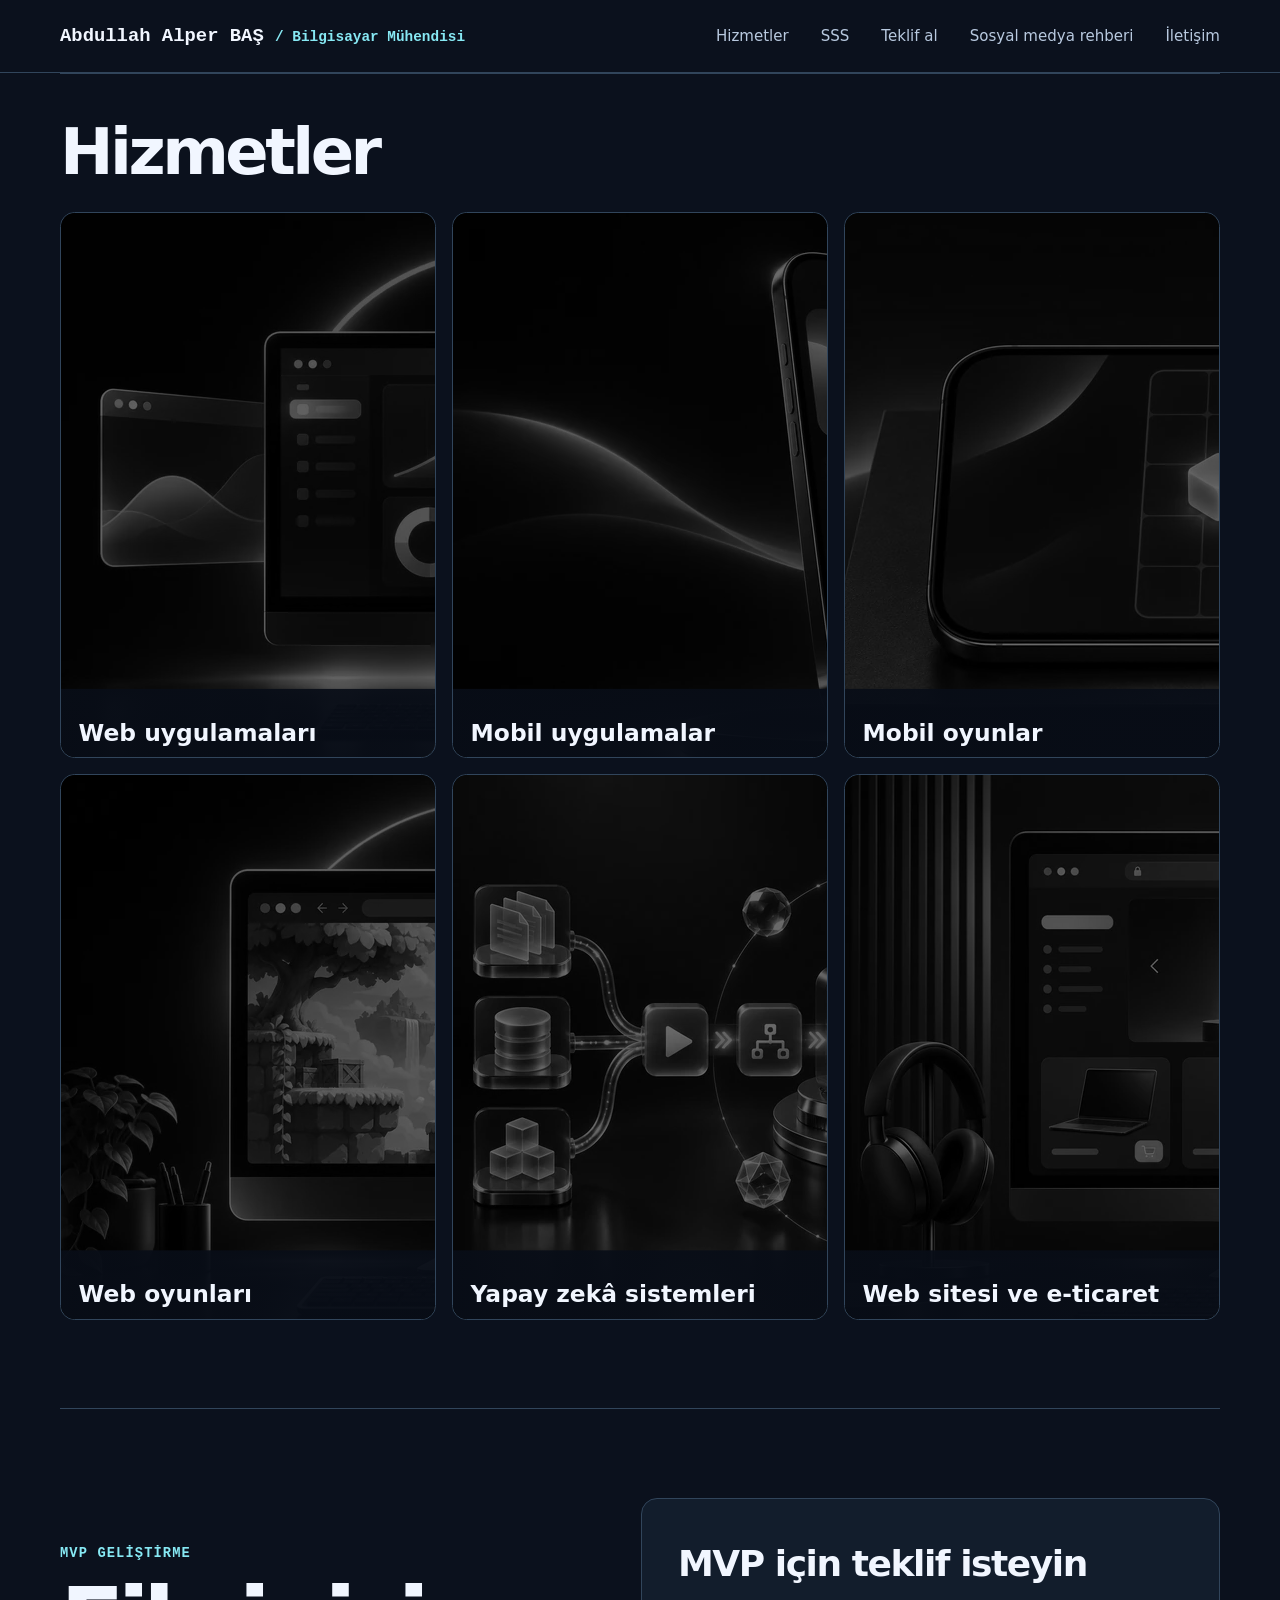
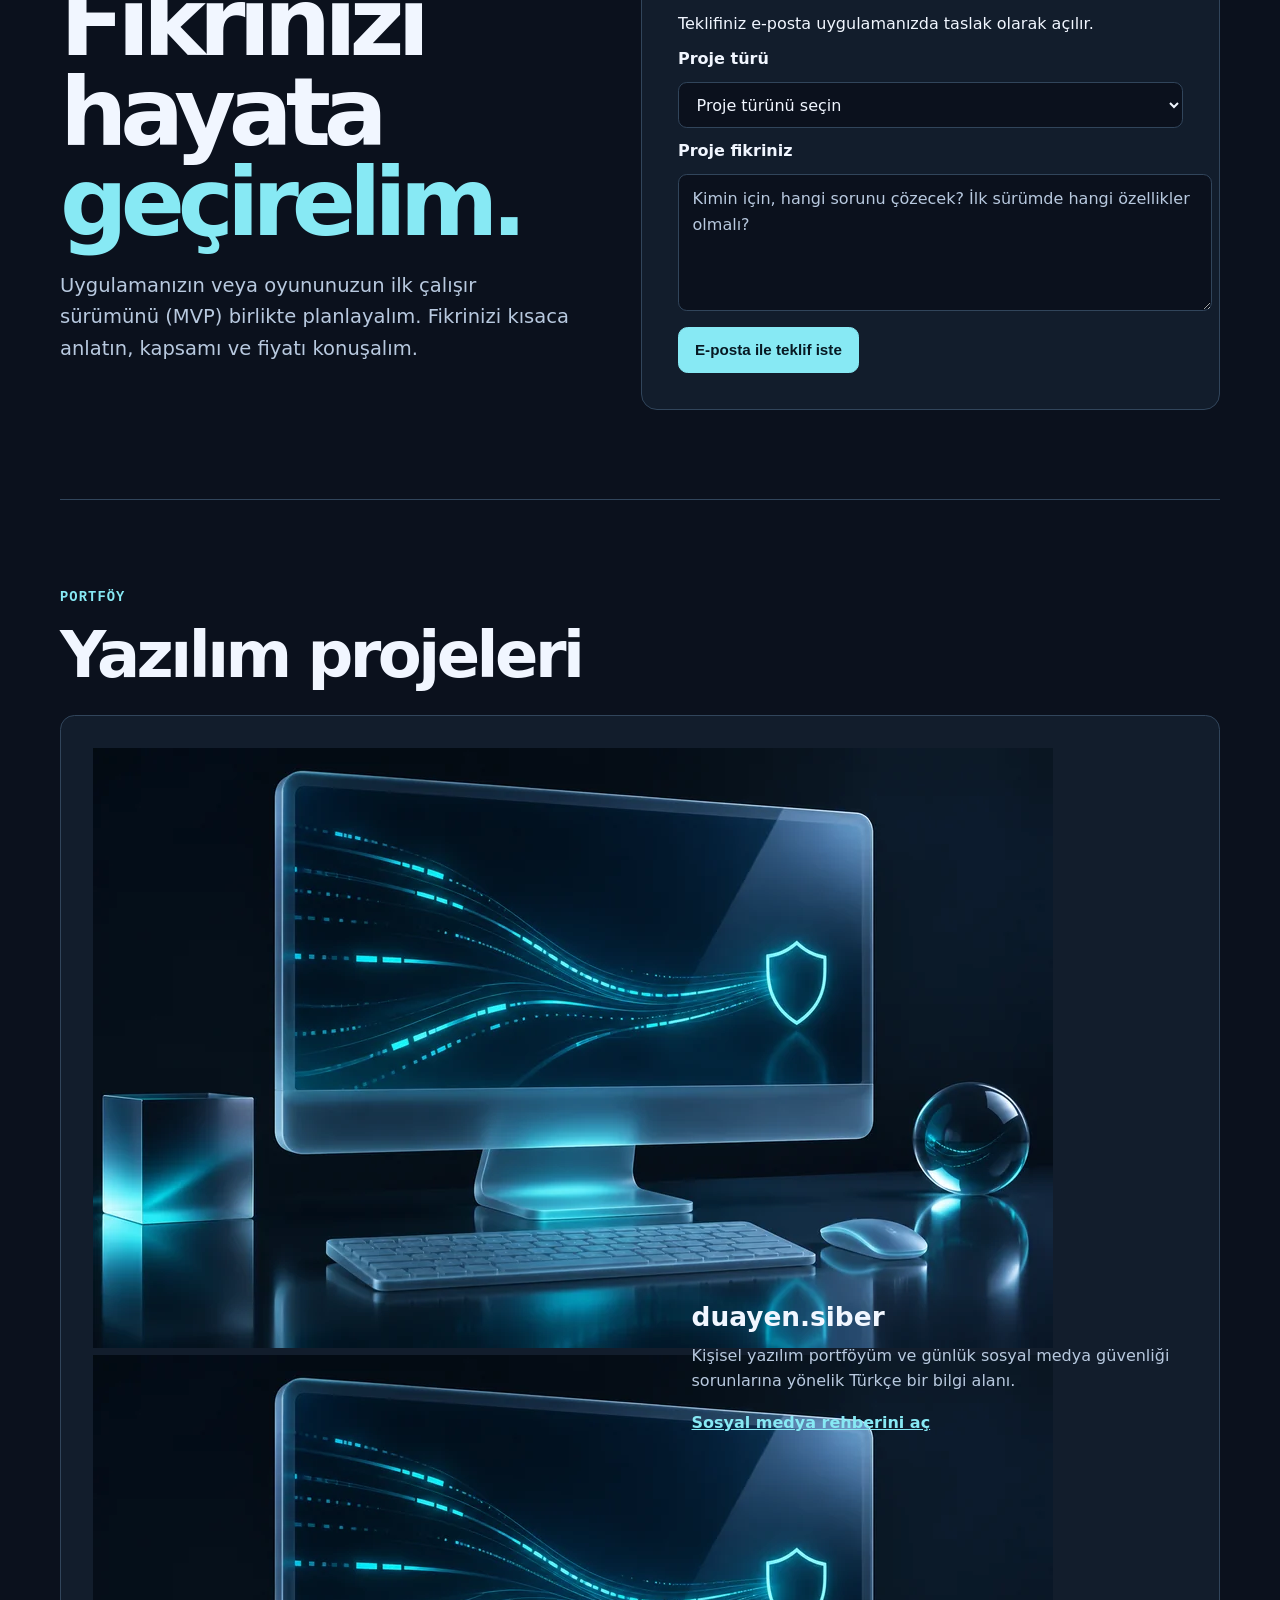
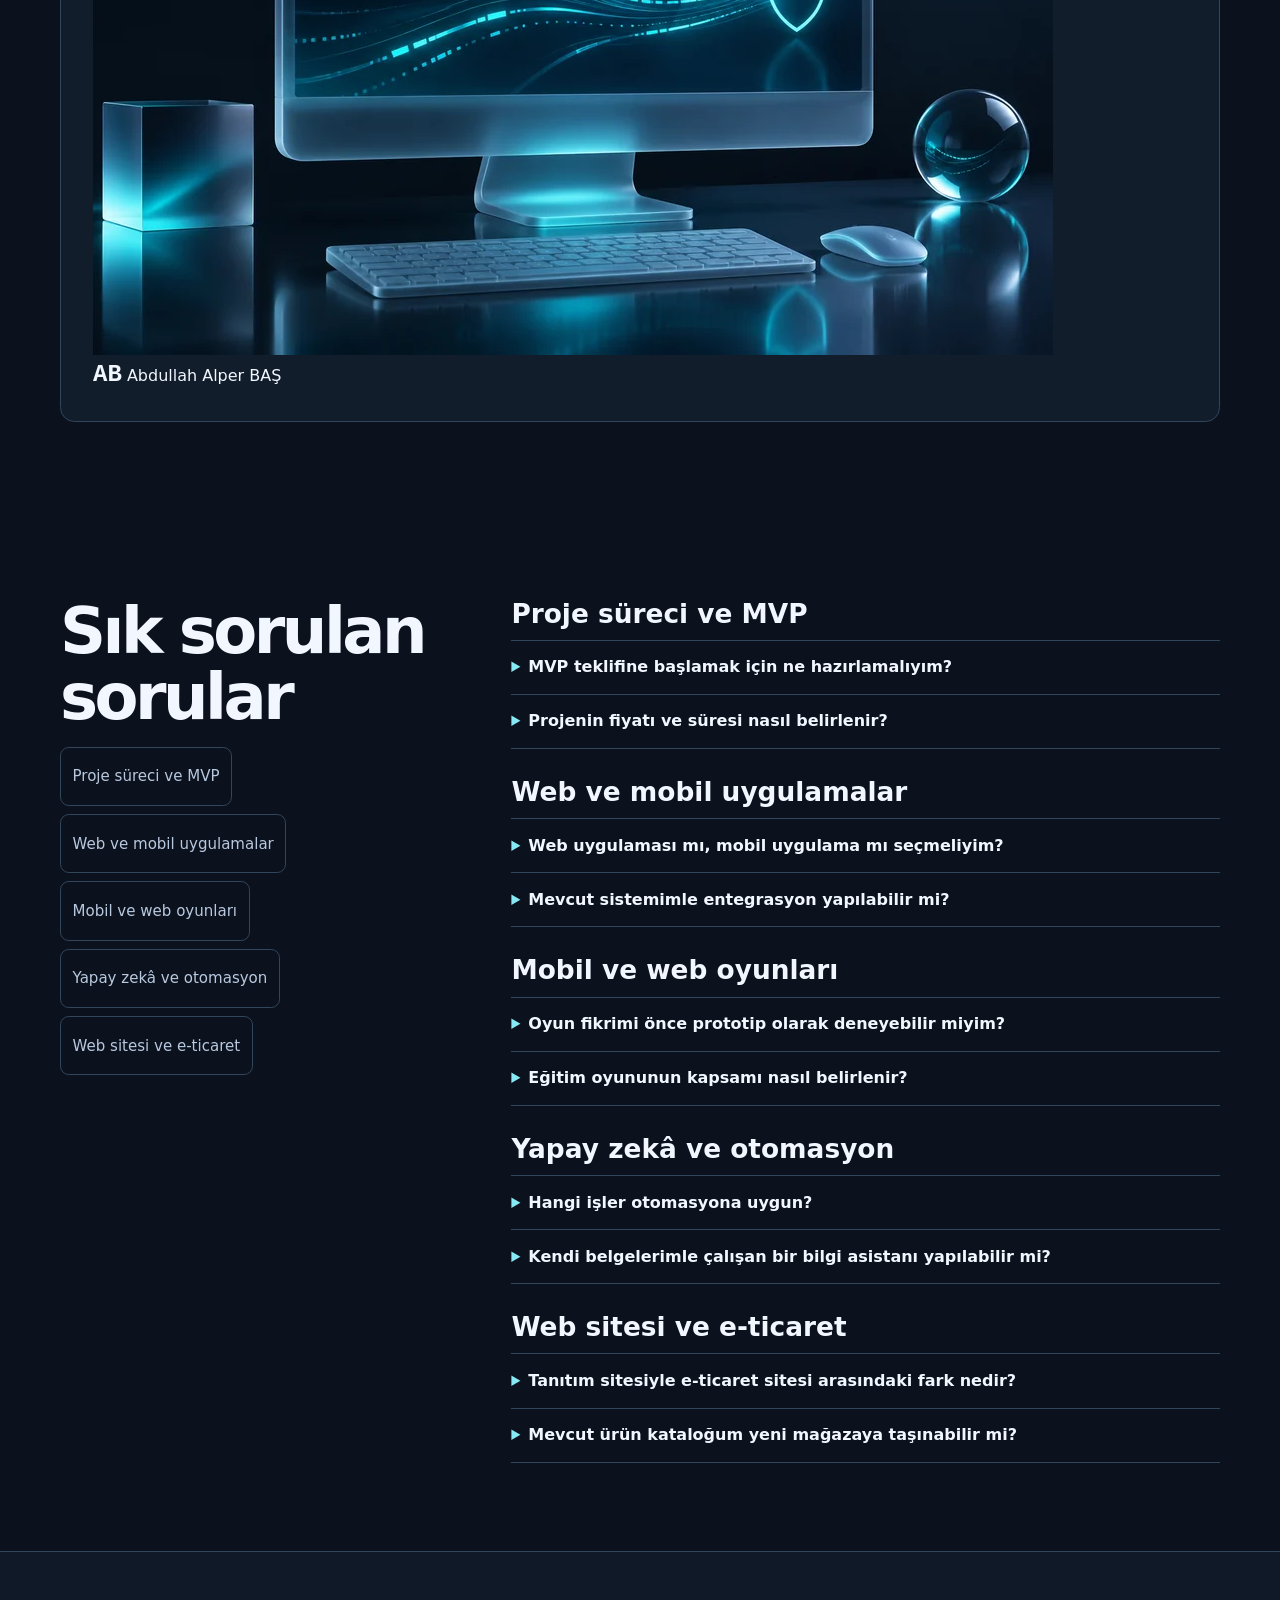
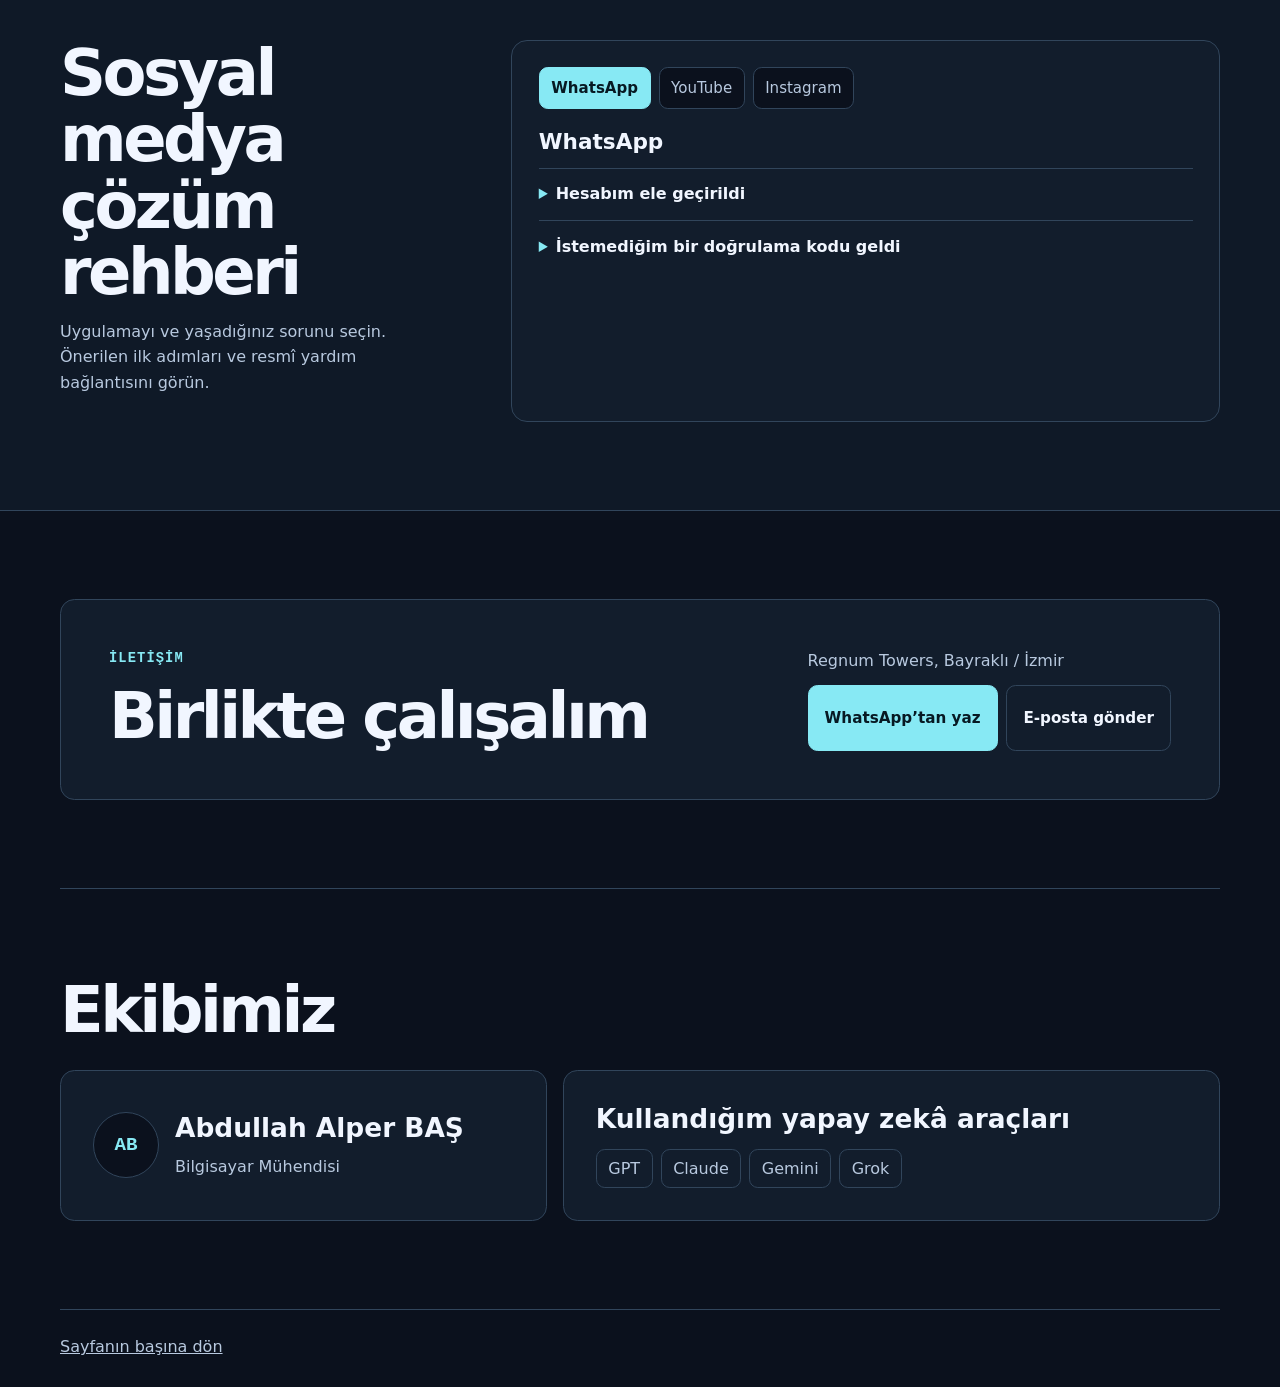
==== commit 3f9abc43: "Add mobile bottom navigation and slower card reveals" ====
--- a/index.html
+++ b/index.html
@@ -2,7 +2,7 @@
 <html lang="tr">
 <head>
   <meta charset="utf-8">
-  <meta name="viewport" content="width=device-width, initial-scale=1">
+  <meta name="viewport" content="width=device-width, initial-scale=1, viewport-fit=cover">
   <meta name="description" content="Bilgisayar Mühendisi Abdullah Alper BAŞ. Yazılım geliştirme hizmetleri, MVP teklifleri ve sosyal medya güvenliği hakkında sık sorulan sorular.">
   <meta name="theme-color" content="#0b111d">
   <title>Abdullah Alper BAŞ | Bilgisayar Mühendisi</title>
@@ -16,13 +16,13 @@
   <a class="skip" href="#icerik">İçeriğe geç</a>
   <header class="masthead" id="baslangic">
     <div class="frame navigation">
-      <a class="wordmark header-name" href="#baslangic">Abdullah Alper BAŞ <span>/ Bilgisayar Mühendisi</span></a>
-      <nav aria-label="Ana menü">
-        <a href="#hizmetler">Hizmetler</a>
-        <a href="#sik-sorulan-sorular">SSS</a>
-        <a href="#guvenlik">Sosyal medya rehberi</a>
-        <a href="#teklif">Teklif al</a>
-        <a href="#iletisim">İletişim</a>
+      <a class="wordmark header-name" href="#baslangic">Abdullah Alper BAŞ <span class="header-title"><span class="header-separator" aria-hidden="true">/</span> Bilgisayar Mühendisi</span></a>
+      <nav class="site-nav" aria-label="Ana menü">
+        <a href="#hizmetler"><span class="nav-icon" aria-hidden="true">▦</span>Hizmetler</a>
+        <a href="#sik-sorulan-sorular"><span class="nav-icon" aria-hidden="true">?</span>SSS</a>
+        <a class="nav-cta" href="#teklif"><span class="nav-icon" aria-hidden="true">+</span>Teklif al</a>
+        <a href="#guvenlik" aria-label="Sosyal medya rehberi"><span class="nav-icon" aria-hidden="true">≡</span><span class="nav-guide-label">Sosyal medya rehberi</span><span class="nav-guide-short" aria-hidden="true">Rehber</span></a>
+        <a href="#iletisim"><span class="nav-icon" aria-hidden="true">✉</span>İletişim</a>
       </nav>
     </div>
   </header>
--- a/portfolio.css
+++ b/portfolio.css
@@ -64,8 +64,7 @@
 }
 @media (max-width: 520px) {
   .portfolio .frame { width: calc(100% - 2rem); }
-  .navigation, .contact-panel { flex-direction: column; align-items: flex-start; }
-  .navigation { padding-block: .8rem; }
+  .contact-panel { flex-direction: column; align-items: flex-start; }
   .portfolio #projeler { grid-template-columns: 1fr; }
   .site-footer { align-items: flex-start; flex-direction: column; padding-block: 1rem; gap: .4rem; }
 }
@@ -186,7 +185,7 @@
 .portfolio .guide-platform a { color: var(--accent); }
 .faq-group { scroll-margin-top: 1.25rem; }
 .portfolio .header-name { white-space: normal; line-height: 1.4; }
-.header-name span { font-size: .9rem; }
+.header-name .header-title { font-size: .9rem; }
 .team-section { border-top: 1px solid var(--edge); }
 .team-grid { display: grid; grid-template-columns: minmax(0, 1fr) minmax(0, 1.35fr); gap: 1rem; }
 .team-profile { display: flex; align-items: center; gap: 1rem; }
@@ -196,3 +195,63 @@
 @media (max-width: 680px) {
   .team-grid { grid-template-columns: 1fr; }
 }
+
+.nav-icon, .nav-guide-short { display: none; }
+@media (max-width: 760px) {
+  html:has(body.portfolio) { scroll-padding-bottom: calc(5rem + env(safe-area-inset-bottom, 0px)); }
+  .portfolio { padding-bottom: calc(5rem + env(safe-area-inset-bottom, 0px)); }
+  .portfolio .navigation { min-height: 0; padding-block: .85rem; }
+  .portfolio .header-name { display: block; min-width: 0; font-size: clamp(1.02rem, 4.5vw, 1.3rem); overflow-wrap: anywhere; }
+  .header-name .header-title { display: block; margin-top: .14rem; font: 650 .9rem/1.3 "Segoe UI", system-ui, sans-serif; }
+  .header-separator, .nav-guide-label { display: none; }
+  .navigation .site-nav {
+    position: fixed;
+    z-index: 4;
+    inset: auto 0 0;
+    display: grid;
+    grid-template-columns: repeat(5, minmax(0, 1fr));
+    align-items: end;
+    gap: 0;
+    padding: .25rem max(.25rem, env(safe-area-inset-right, 0px)) calc(.35rem + env(safe-area-inset-bottom, 0px)) max(.25rem, env(safe-area-inset-left, 0px));
+    border-top: 1px solid var(--edge);
+    background: #0b111df7;
+    box-shadow: 0 -8px 30px #05060966;
+  }
+  .navigation .site-nav a {
+    display: flex;
+    flex-direction: column;
+    align-items: center;
+    justify-content: flex-end;
+    gap: .3rem;
+    min-width: 0;
+    min-height: 48px;
+    padding: .2rem .1rem;
+    border-radius: .55rem;
+    font-size: clamp(.69rem, 2.7vw, .85rem);
+    line-height: 1.2;
+    text-align: center;
+  }
+  .site-nav a:focus-visible { outline-offset: -1px; }
+  .site-nav .nav-icon, .nav-guide-short { display: block; }
+  .site-nav .nav-icon { font: 700 1.05rem/1.25 system-ui, sans-serif; }
+  .site-nav .nav-cta { color: var(--accent); font-weight: 750; }
+  .site-nav .nav-cta .nav-icon {
+    display: grid;
+    place-items: center;
+    width: 2.5rem;
+    height: 2.5rem;
+    margin-top: -.75rem;
+    border-radius: .85rem;
+    background: var(--accent);
+    color: #071923;
+    font-size: 1.55rem;
+  }
+}
+@media (max-width: 680px), (hover: none), (pointer: coarse) {
+  .service-copy { transition-duration: 650ms; }
+  .portfolio .service-link:has(.mirror[data-revealed]):not(:focus-visible) .service-copy { transition-delay: 600ms; }
+  .portfolio .service-link:has(.mirror[data-revealed]):not(:focus-visible) .service-copy ul { transition-delay: 740ms; }
+}
+@media (prefers-reduced-motion: reduce) {
+  .portfolio .service-link .service-copy, .portfolio .service-link .service-copy ul { transition-duration: 0s; transition-delay: 0s !important; }
+}
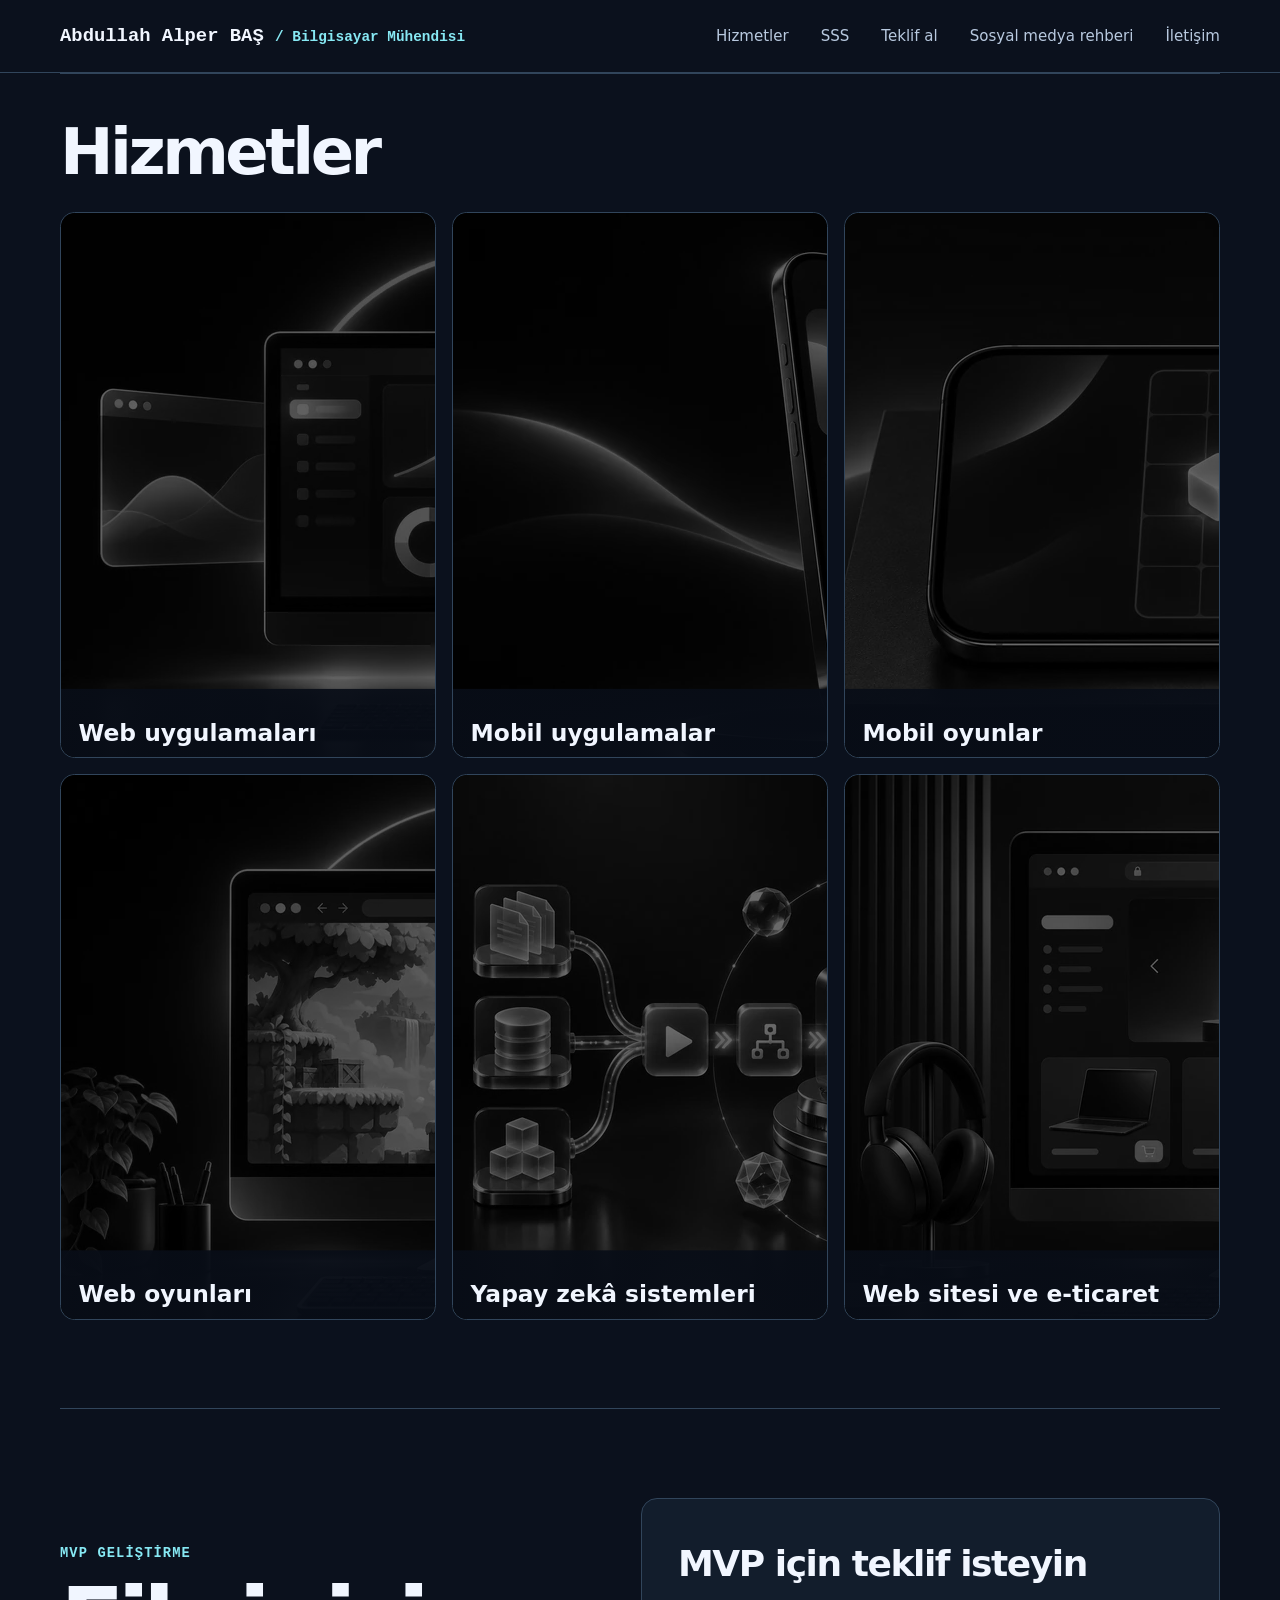
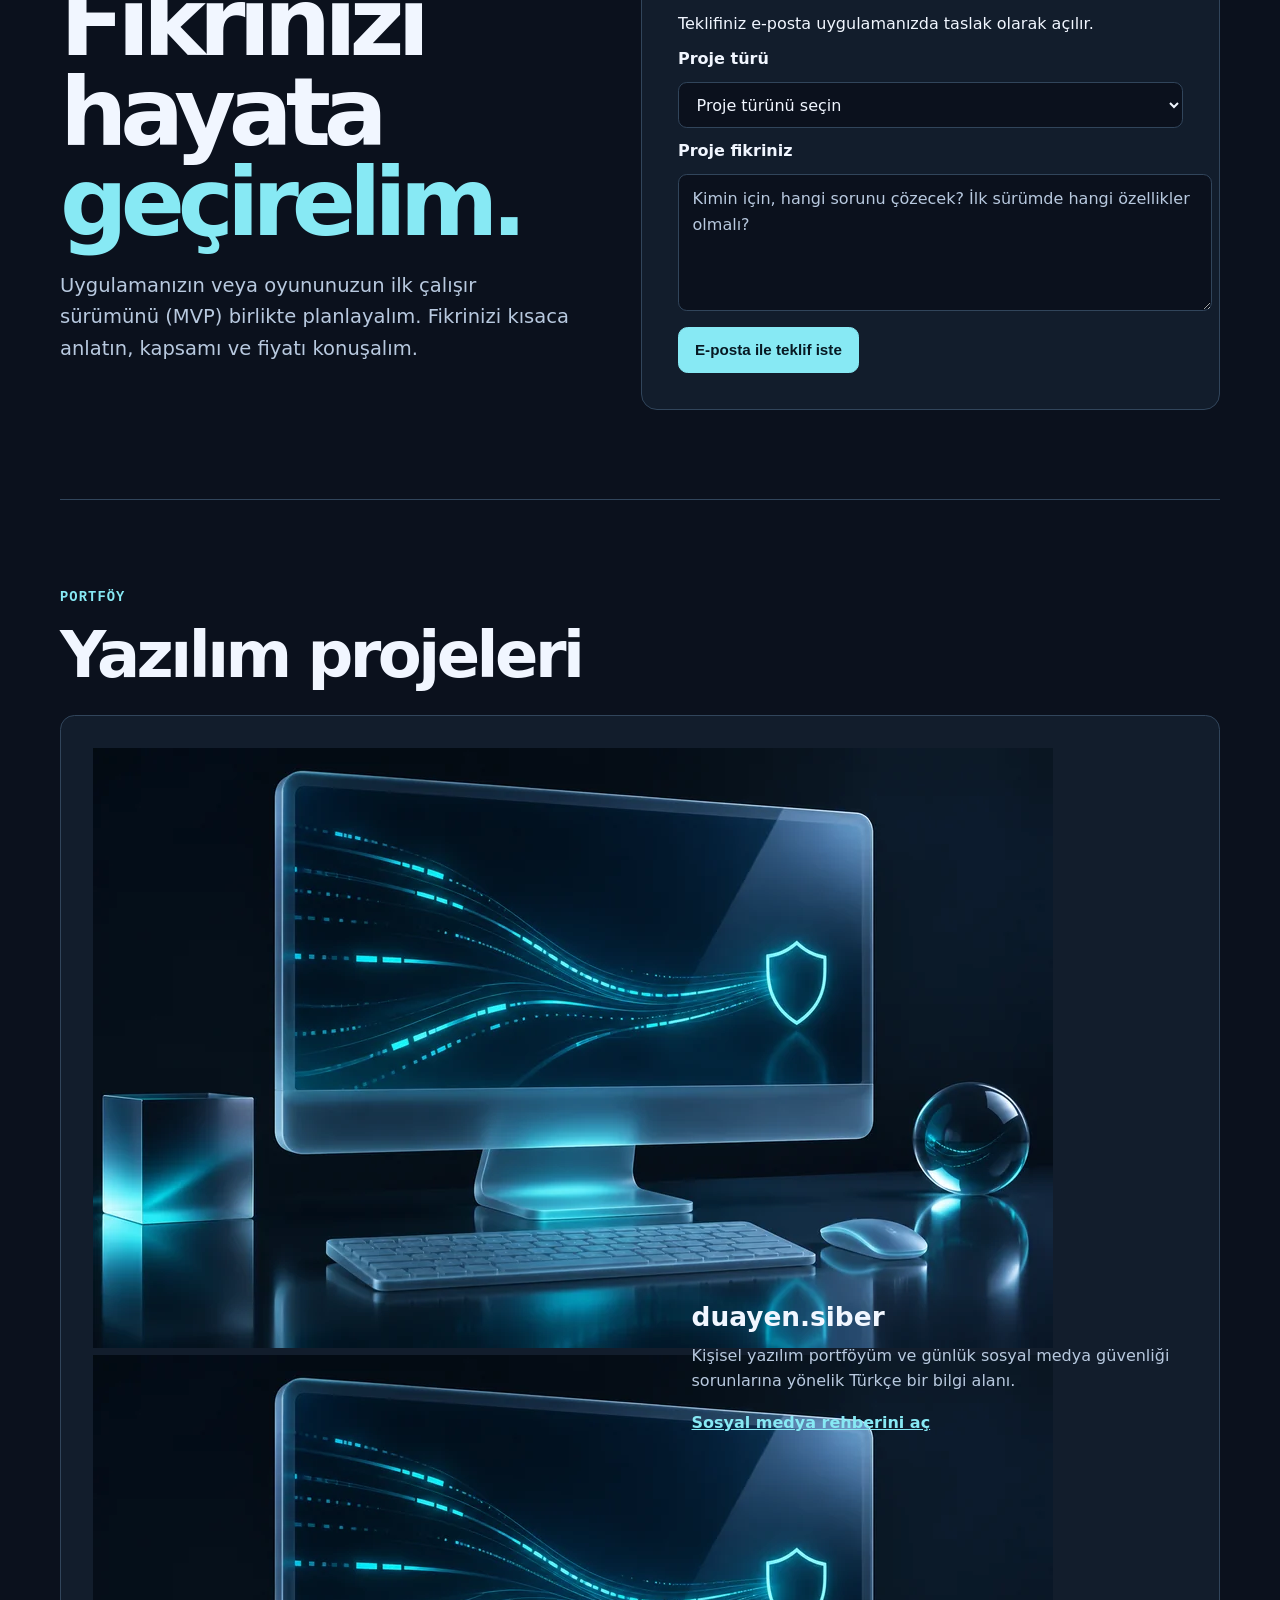
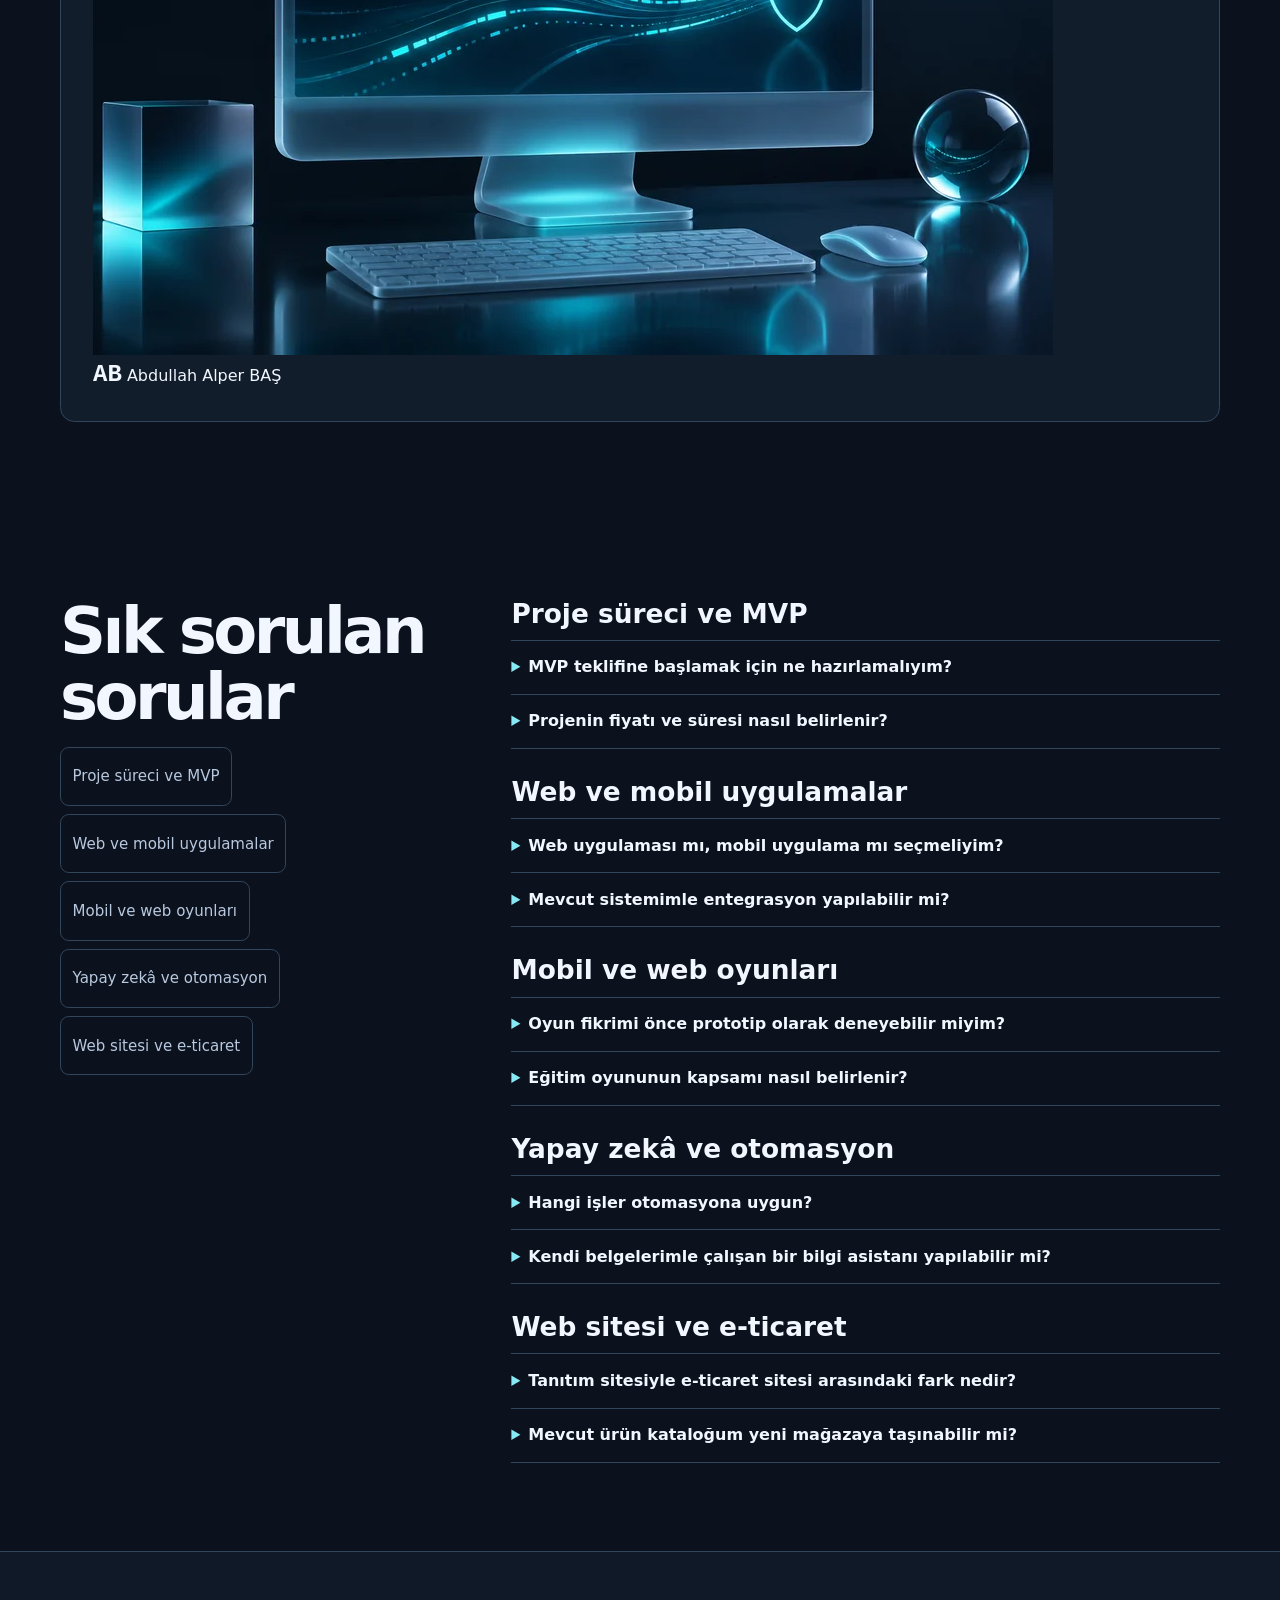
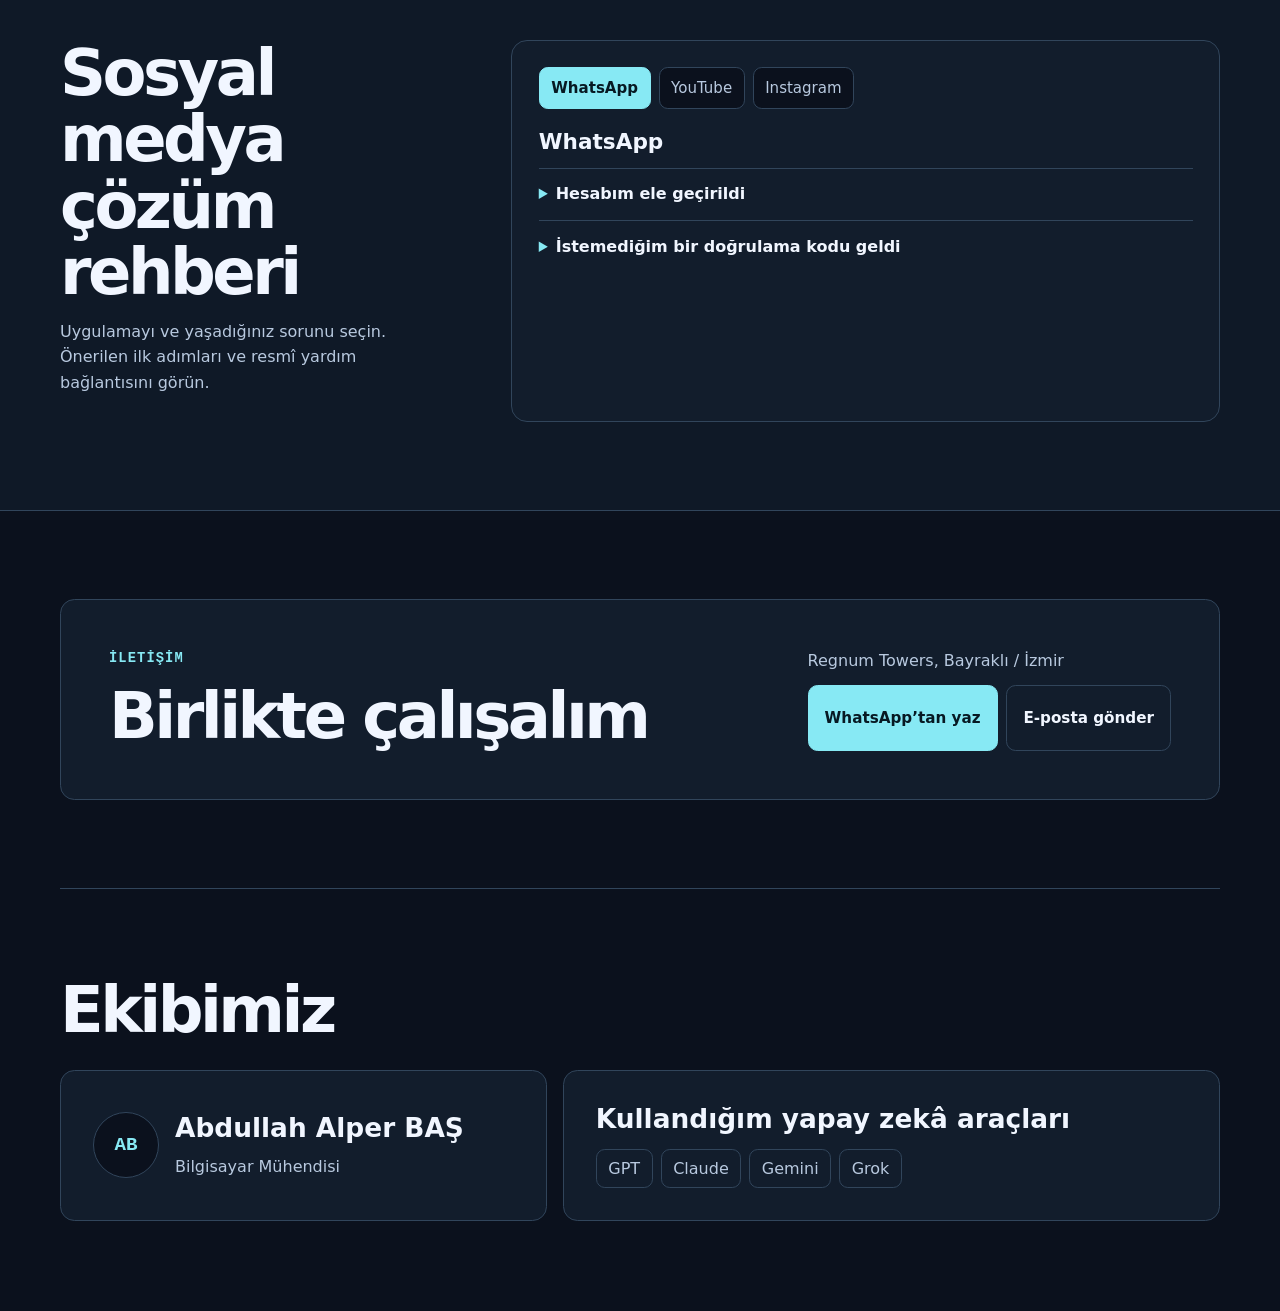
==== commit d135f36d: "Remove back-to-top footer" ====
--- a/index.html
+++ b/index.html
@@ -319,6 +319,5 @@
       </div>
     </section>
   </main>
-  <footer class="frame site-footer"><a href="#baslangic">Sayfanın başına dön</a></footer>
 </body>
 </html>
--- a/portfolio.css
+++ b/portfolio.css
@@ -58,7 +58,6 @@
 .portfolio .faq-group details a { color: var(--accent); }
 .contact-panel { display: flex; justify-content: space-between; align-items: center; gap: 1.35rem; padding: clamp(1.35rem, 5vw, 3rem); }
 .contact-panel address { color: var(--soft); font-style: normal; margin-bottom: .75rem; }
-.site-footer { border-top: 1px solid var(--edge); min-height: 75px; display: flex; justify-content: space-between; align-items: center; gap: 1rem; color: var(--soft); }
 @media (max-width: 760px) {
   .intro, .faq, .guide-layout { grid-template-columns: 1fr; }
 }
@@ -66,7 +65,6 @@
   .portfolio .frame { width: calc(100% - 2rem); }
   .contact-panel { flex-direction: column; align-items: flex-start; }
   .portfolio #projeler { grid-template-columns: 1fr; }
-  .site-footer { align-items: flex-start; flex-direction: column; padding-block: 1rem; gap: .4rem; }
 }
 .portfolio #kadromuz .project-visual { aspect-ratio: 16 / 8; }
 .portfolio .portrait-overlay-emblem { font: 700 1.5rem/1 Consolas, monospace; }
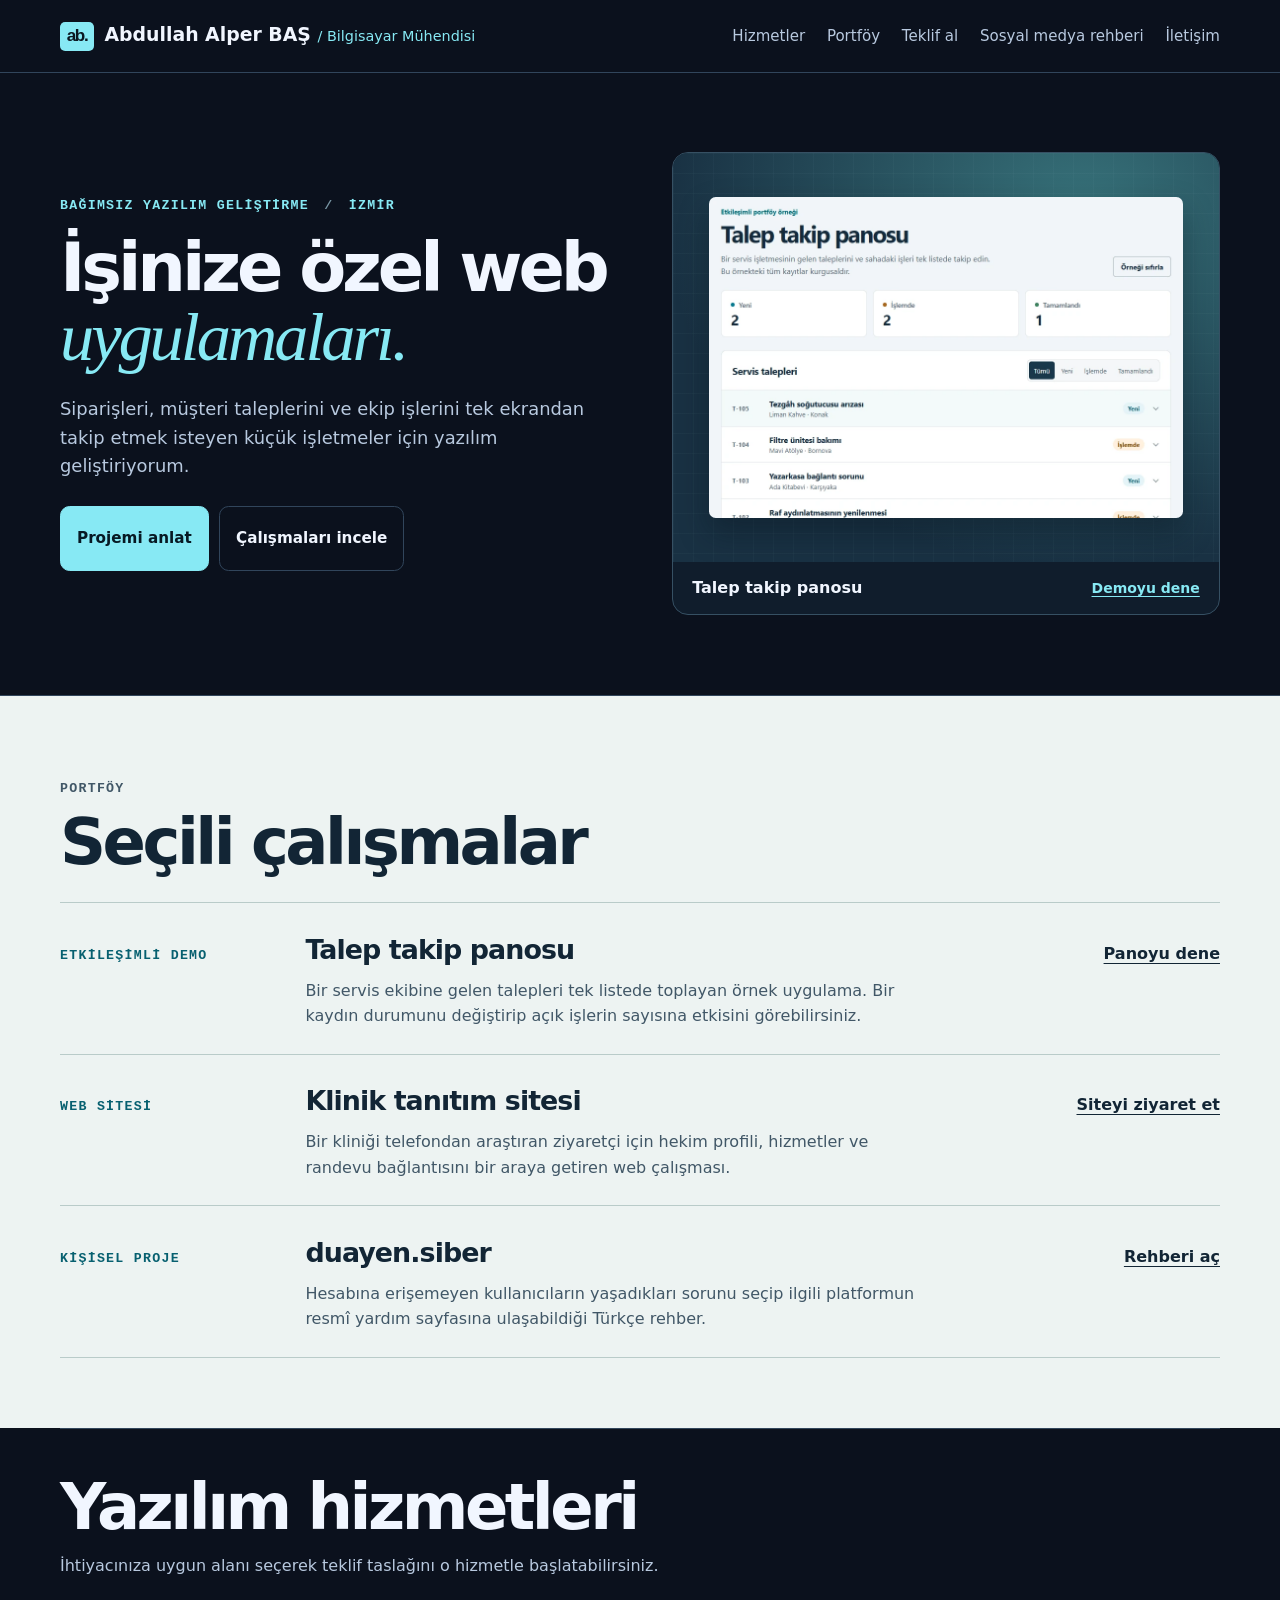
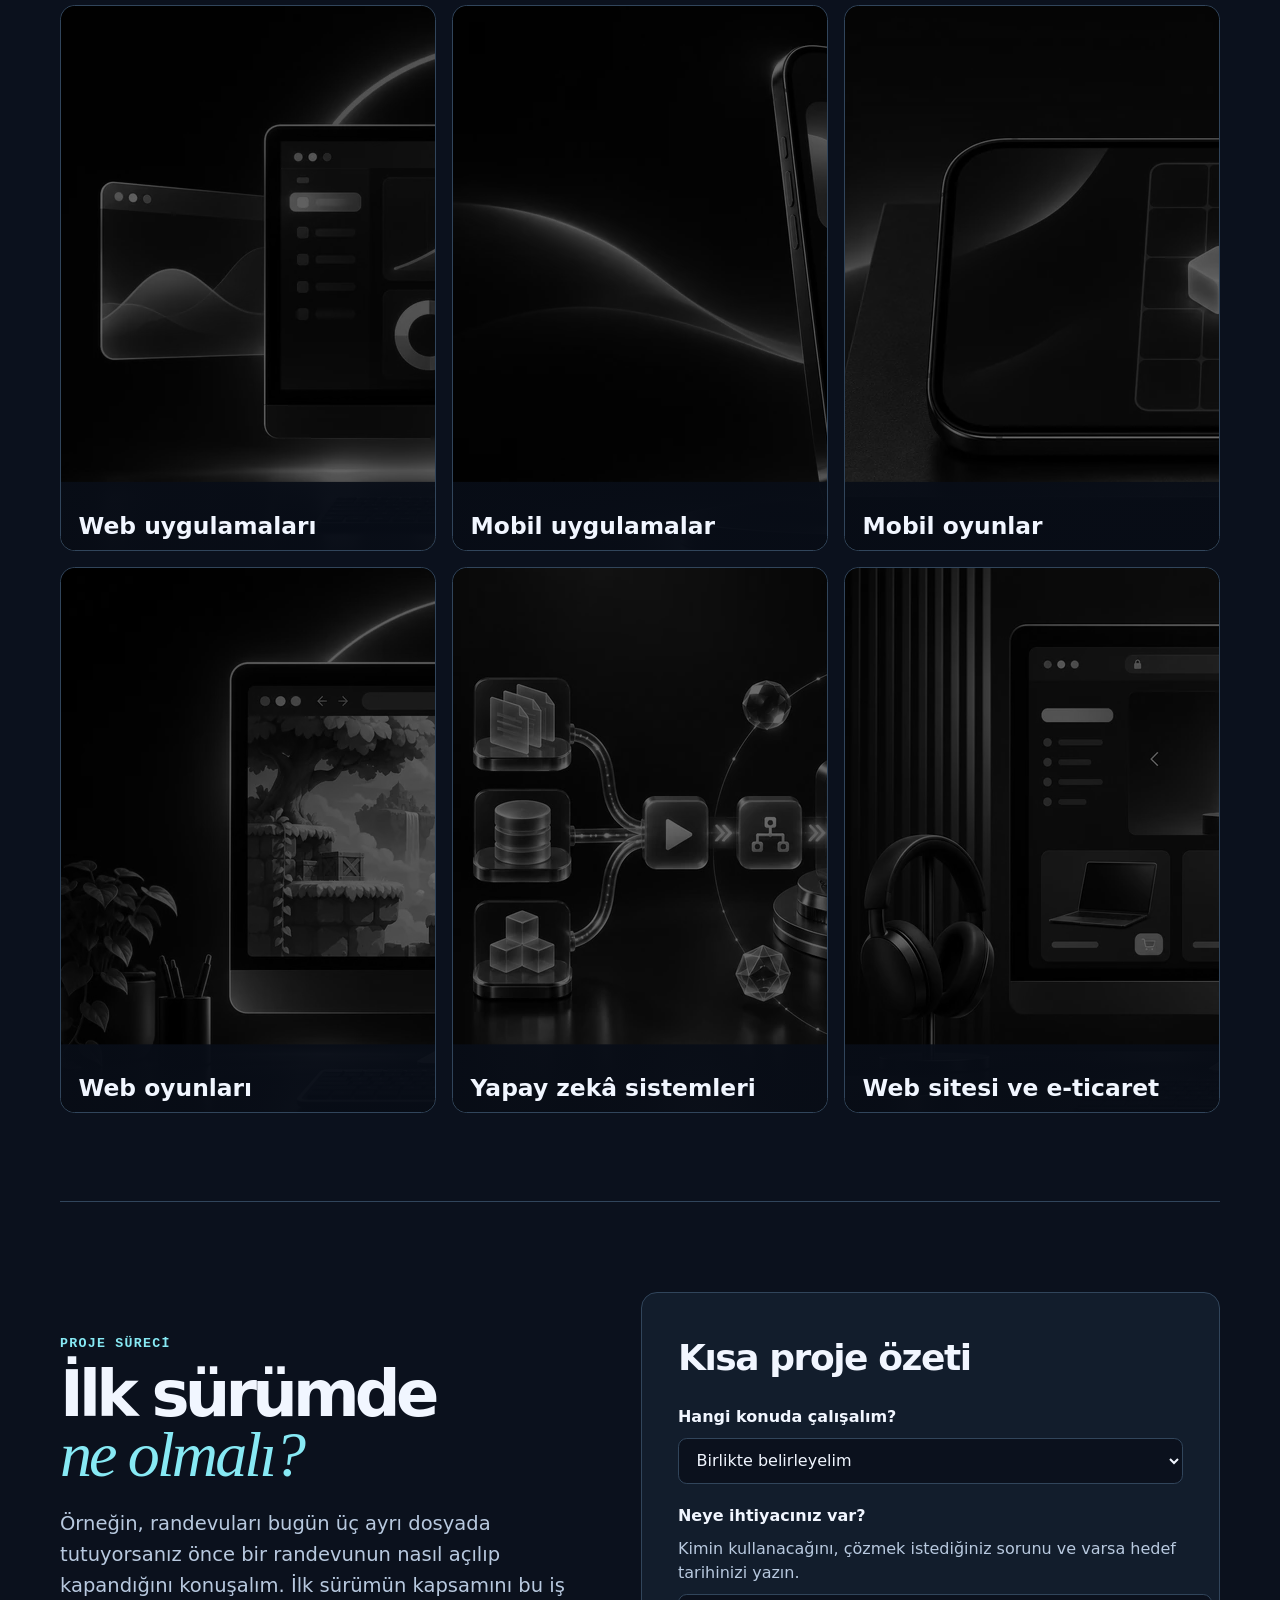
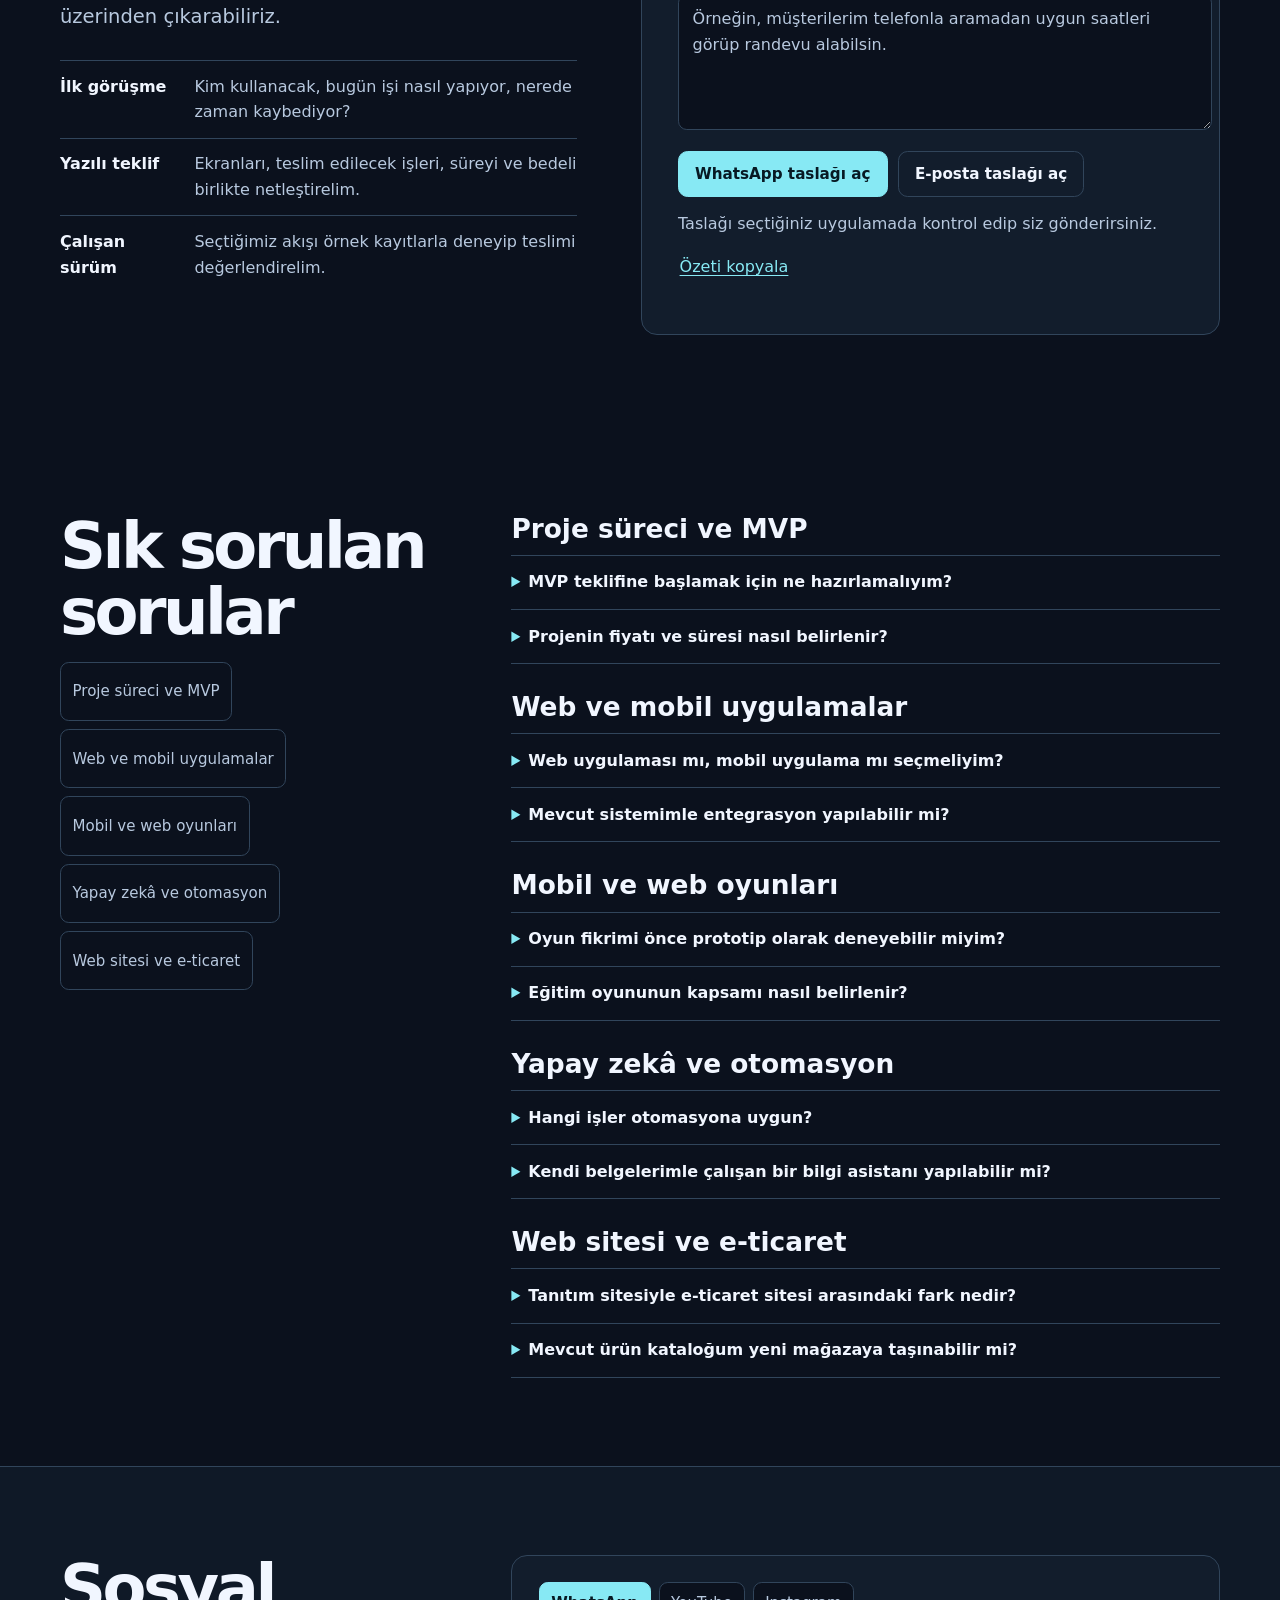
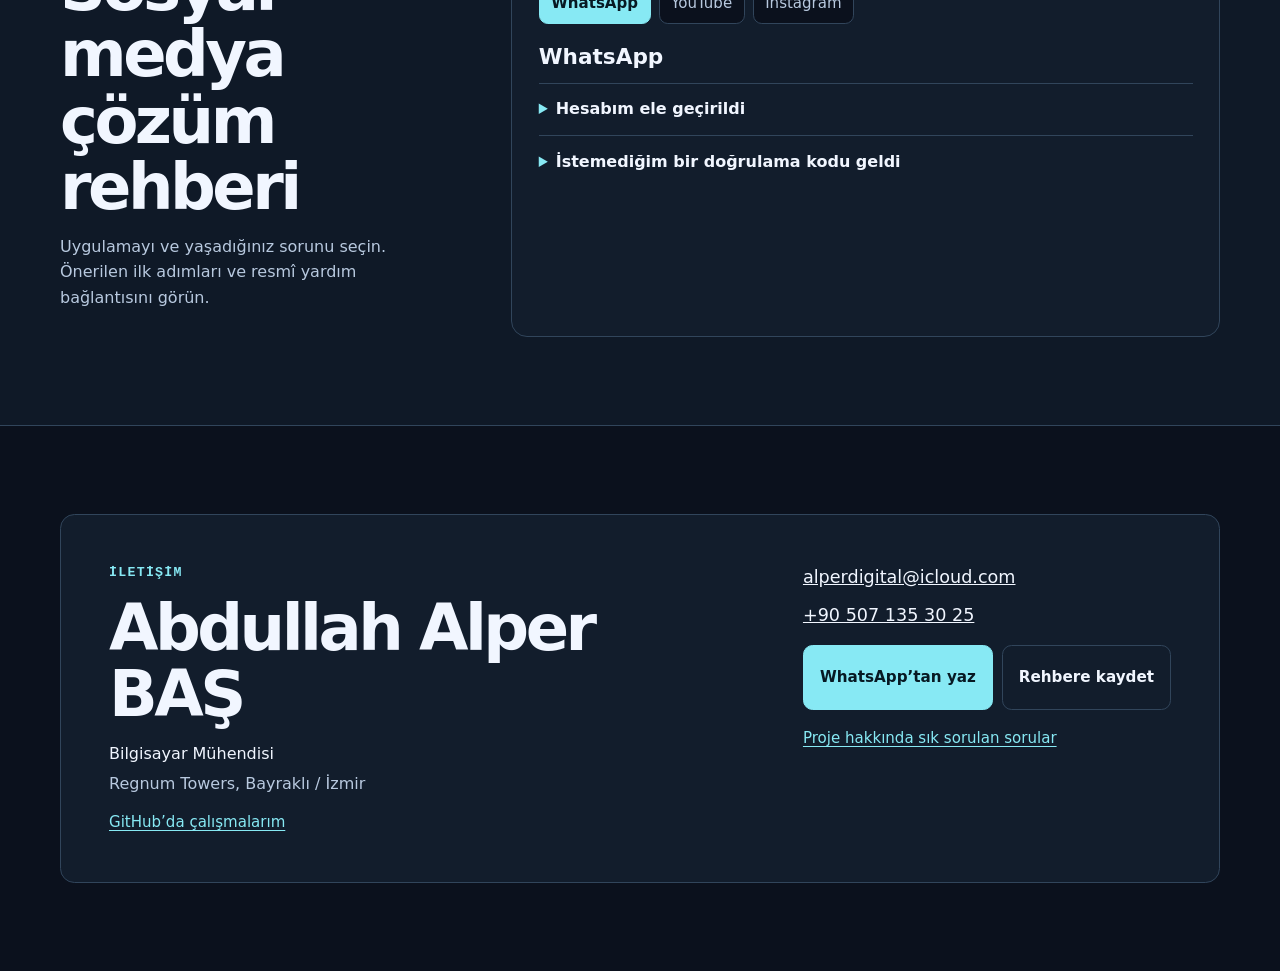
==== commit 1304347e: "Show working projects and connect inquiries to a reusable brief" ====
--- a/index.html
+++ b/index.html
@@ -3,12 +3,24 @@
 <head>
   <meta charset="utf-8">
   <meta name="viewport" content="width=device-width, initial-scale=1, viewport-fit=cover">
-  <meta name="description" content="Bilgisayar Mühendisi Abdullah Alper BAŞ. Yazılım geliştirme hizmetleri, MVP teklifleri ve sosyal medya güvenliği hakkında sık sorulan sorular.">
+  <meta name="description" content="İzmir’de bilgisayar mühendisi Abdullah Alper BAŞ. Küçük işletmeler için web uygulamaları, iş otomasyonu ve mobil prototipler. Çalışan örnekleri inceleyip projeniz için teklif isteyin.">
   <meta name="theme-color" content="#0b111d">
-  <title>Abdullah Alper BAŞ | Bilgisayar Mühendisi</title>
+  <title>Abdullah Alper BAŞ | Web Uygulamaları ve İş Otomasyonu</title>
+  <link rel="canonical" href="https://alperdigital.github.io/siber/">
+  <link rel="icon" type="image/png" href="assets/ab-icon.png">
+  <meta property="og:type" content="website">
+  <meta property="og:locale" content="tr_TR">
+  <meta property="og:url" content="https://alperdigital.github.io/siber/">
+  <meta property="og:title" content="Abdullah Alper BAŞ | Web uygulamaları ve iş otomasyonu">
+  <meta property="og:description" content="Talep takip panosunu deneyin, çalışmaları inceleyin ve ihtiyacınızı doğrudan projeyi geliştirecek mühendise anlatın.">
+  <meta property="og:image" content="https://alperdigital.github.io/siber/assets/portfoy-paylasim.png">
+  <meta property="og:image:alt" content="Abdullah Alper BAŞ, bilgisayar mühendisi. Web uygulamaları ve iş otomasyonu.">
+  <meta name="twitter:card" content="summary_large_image">
   <link rel="stylesheet" href="site.css">
   <link rel="stylesheet" href="portrait-overlay.css">
   <link rel="stylesheet" href="portfolio.css">
+  <link rel="stylesheet" href="studio.css">
+  <link rel="stylesheet" href="offer.css">
   <script type="module" src="mirror-slat.js"></script>
   <script src="portfolio.js" defer></script>
 </head>
@@ -16,10 +28,10 @@
   <a class="skip" href="#icerik">İçeriğe geç</a>
   <header class="masthead" id="baslangic">
     <div class="frame navigation">
-      <a class="wordmark header-name" href="#baslangic">Abdullah Alper BAŞ <span class="header-title"><span class="header-separator" aria-hidden="true">/</span> Bilgisayar Mühendisi</span></a>
+      <a class="wordmark header-name" href="#baslangic"><span class="brand-monogram" aria-hidden="true">ab<span>.</span></span>Abdullah Alper BAŞ <span class="header-title"><span class="header-separator" aria-hidden="true">/</span> Bilgisayar Mühendisi</span></a>
       <nav class="site-nav" aria-label="Ana menü">
         <a href="#hizmetler"><span class="nav-icon" aria-hidden="true">▦</span>Hizmetler</a>
-        <a href="#sik-sorulan-sorular"><span class="nav-icon" aria-hidden="true">?</span>SSS</a>
+        <a href="#portfoy"><span class="nav-icon" aria-hidden="true">▤</span>Portföy</a>
         <a class="nav-cta" href="#teklif"><span class="nav-icon" aria-hidden="true">+</span>Teklif al</a>
         <a href="#guvenlik" aria-label="Sosyal medya rehberi"><span class="nav-icon" aria-hidden="true">≡</span><span class="nav-guide-label">Sosyal medya rehberi</span><span class="nav-guide-short" aria-hidden="true">Rehber</span></a>
         <a href="#iletisim"><span class="nav-icon" aria-hidden="true">✉</span>İletişim</a>
@@ -27,8 +39,45 @@
     </div>
   </header>
   <main id="icerik">
+    <section class="studio-intro frame" aria-labelledby="odak-baslik">
+      <div class="studio-intro-copy">
+        <p class="studio-eyebrow">Bağımsız yazılım geliştirme <span aria-hidden="true">/</span> İzmir</p>
+        <h1 id="odak-baslik">İşinize özel web <em>uygulamaları.</em></h1>
+        <p class="studio-lead">Siparişleri, müşteri taleplerini ve ekip işlerini tek ekrandan takip etmek isteyen küçük işletmeler için yazılım geliştiriyorum.</p>
+        <div class="portfolio-actions">
+          <a class="action primary" href="#teklif">Projemi anlat</a>
+          <a class="action" href="#portfoy">Çalışmaları incele</a>
+        </div>
+      </div>
+      <a class="studio-preview" href="demo/" aria-label="Örnek verilerle talep takip panosunu dene">
+        <div class="preview-stage"><img src="assets/talep-panosu.webp" width="960" height="650" alt="" fetchpriority="high"></div>
+        <div class="preview-caption"><span>Talep takip panosu</span><span>Demoyu dene</span></div>
+      </a>
+    </section>
+    <section class="studio-work" id="portfoy" aria-labelledby="portfoy-baslik">
+      <div class="frame portfolio-section" id="kadromuz">
+        <div class="section-title"><p class="studio-eyebrow">Portföy</p><h2 id="portfoy-baslik">Seçili çalışmalar</h2></div>
+        <div class="case-list" id="projeler">
+          <article class="case-row">
+            <p class="case-type">Etkileşimli demo</p>
+            <div><h3>Talep takip panosu</h3><p>Bir servis ekibine gelen talepleri tek listede toplayan örnek uygulama. Bir kaydın durumunu değiştirip açık işlerin sayısına etkisini görebilirsiniz.</p></div>
+            <a class="case-link" href="demo/">Panoyu dene</a>
+          </article>
+          <article class="case-row">
+            <p class="case-type">Web sitesi</p>
+            <div><h3>Klinik tanıtım sitesi</h3><p>Bir kliniği telefondan araştıran ziyaretçi için hekim profili, hizmetler ve randevu bağlantısını bir araya getiren web çalışması.</p></div>
+            <a class="case-link" href="https://alperdigital.github.io/dental/">Siteyi ziyaret et</a>
+          </article>
+          <article class="case-row">
+            <p class="case-type">Kişisel proje</p>
+            <div><h3>duayen.siber</h3><p>Hesabına erişemeyen kullanıcıların yaşadıkları sorunu seçip ilgili platformun resmî yardım sayfasına ulaşabildiği Türkçe rehber.</p></div>
+            <a class="case-link" href="#guvenlik">Rehberi aç</a>
+          </article>
+        </div>
+      </div>
+    </section>
     <section class="portfolio-section frame service-section" id="hizmetler" aria-labelledby="hizmetler-baslik">
-      <div class="section-title"><h1 id="hizmetler-baslik">Hizmetler</h1></div>
+      <div class="section-title"><h2 id="hizmetler-baslik">Yazılım hizmetleri</h2><p>İhtiyacınıza uygun alanı seçerek teklif taslağını o hizmetle başlatabilirsiniz.</p></div>
       <div class="service-grid">
         <article class="card service-card">
           <a class="service-link" href="#teklif" data-service="Web uygulamaları" aria-label="Web uygulamaları için teklif al">
@@ -125,53 +174,52 @@
 
     <section class="intro frame mvp-section" id="mvp" aria-labelledby="giris-baslik">
       <div class="intro-copy">
-        <p class="kicker">MVP geliştirme</p>
-        <h2 id="giris-baslik">Fikrinizi hayata <span>geçirelim.</span></h2>
-        <p class="intro-text">Uygulamanızın veya oyununuzun ilk çalışır sürümünü (MVP) birlikte planlayalım. Fikrinizi kısaca anlatın, kapsamı ve fiyatı konuşalım.</p>
+        <p class="studio-eyebrow">Proje süreci</p>
+        <h2 id="giris-baslik">İlk sürümde <em>ne olmalı?</em></h2>
+        <p class="intro-text">Örneğin, randevuları bugün üç ayrı dosyada tutuyorsanız önce bir randevunun nasıl açılıp kapandığını konuşalım. İlk sürümün kapsamını bu iş üzerinden çıkarabiliriz.</p>
+        <dl class="project-steps">
+          <div><dt>İlk görüşme</dt><dd>Kim kullanacak, bugün işi nasıl yapıyor, nerede zaman kaybediyor?</dd></div>
+          <div><dt>Yazılı teklif</dt><dd>Ekranları, teslim edilecek işleri, süreyi ve bedeli birlikte netleştirelim.</dd></div>
+          <div><dt>Çalışan sürüm</dt><dd>Seçtiğimiz akışı örnek kayıtlarla deneyip teslimi değerlendirelim.</dd></div>
+        </dl>
       </div>
       <form class="proposal" id="teklif" action="mailto:alperdigital@icloud.com" method="get" aria-labelledby="teklif-baslik">
-        <h2 id="teklif-baslik">MVP için teklif isteyin</h2>
-        <p id="teklif-yardim">Teklifiniz e-posta uygulamanızda taslak olarak açılır.</p>
-        <input type="hidden" name="subject" value="MVP fiyat teklifi talebi">
-        <label for="teklif-alani">Proje türü</label>
-        <select id="teklif-alani" name="alan">
-          <option value="">Proje türünü seçin</option>
-          <option>Web uygulamaları</option>
-          <option>Mobil uygulamalar</option>
-          <option>Mobil oyunlar</option>
-          <option>Web oyunları</option>
-          <option>Yapay zekâ sistemleri</option>
-          <option>Web sitesi ve e-ticaret</option>
-          <option>Diğer</option>
-        </select>
-        <label for="teklif-detay">Proje fikriniz</label>
-        <textarea id="teklif-detay" name="body" rows="4" maxlength="1200" required placeholder="Kimin için, hangi sorunu çözecek? İlk sürümde hangi özellikler olmalı?"></textarea>
-        <button type="submit" class="action primary" aria-describedby="teklif-yardim">E-posta ile teklif iste</button>
+        <h2 id="teklif-baslik">Kısa proje özeti</h2>
+        <div id="teklif-dogrudan">
+          <p>Kimlerin kullanacağını, neye ihtiyaç duyduğunuzu ve varsa hedef tarihinizi yazın.</p>
+          <div class="offer-actions">
+            <a class="action primary" id="teklif-whatsapp" href="https://wa.me/905071353025">WhatsApp’tan yaz</a>
+            <a class="action" href="mailto:alperdigital@icloud.com">E-posta gönder</a>
+          </div>
+        </div>
+        <div class="offer-fields" id="teklif-alanlari" hidden>
+          <label for="teklif-alani">Hangi konuda çalışalım?</label>
+          <select id="teklif-alani">
+            <option value="">Birlikte belirleyelim</option>
+            <option>Web uygulamaları</option>
+            <option>Mobil uygulamalar</option>
+            <option>Mobil oyunlar</option>
+            <option>Web oyunları</option>
+            <option>Yapay zekâ sistemleri</option>
+            <option>Web sitesi ve e-ticaret</option>
+            <option>Diğer</option>
+          </select>
+          <label for="teklif-detay">Neye ihtiyacınız var?</label>
+          <p class="offer-hint" id="teklif-ornek">Kimin kullanacağını, çözmek istediğiniz sorunu ve varsa hedef tarihinizi yazın.</p>
+          <textarea id="teklif-detay" name="body" rows="4" maxlength="1000" required aria-describedby="teklif-ornek" placeholder="Örneğin, müşterilerim telefonla aramadan uygun saatleri görüp randevu alabilsin."></textarea>
+          <div class="offer-actions">
+            <button type="submit" class="action primary" value="whatsapp">WhatsApp taslağı aç</button>
+            <button type="submit" class="action" value="email">E-posta taslağı aç</button>
+          </div>
+          <p class="offer-hint">Taslağı seçtiğiniz uygulamada kontrol edip siz gönderirsiniz.</p>
+          <button type="button" class="offer-copy" id="teklif-kopyala">Özeti kopyala</button>
+          <div class="offer-manual" id="teklif-elle" hidden>
+            <label for="teklif-metin">Kopyalanacak metin</label>
+            <textarea id="teklif-metin" rows="4" readonly></textarea>
+          </div>
+          <p class="offer-status" role="status" id="teklif-durum"></p>
+        </div>
       </form>
-    </section>
-
-    <section class="portfolio-section frame" id="portfoy" aria-labelledby="portfoy-baslik">
-      <div class="section-title">
-        <p class="kicker">Portföy</p>
-        <h2 id="portfoy-baslik">Yazılım projeleri</h2>
-      </div>
-      <div class="work-grid" id="kadromuz">
-        <article class="card work-panel" id="projeler">
-          <div class="portrait-glass project-visual" aria-hidden="true">
-            <img src="assets/portfolio-project.webp" alt="" width="960" height="600" loading="lazy" draggable="false">
-            <div class="portrait-reflection"><img src="assets/portfolio-project.webp" alt="" width="960" height="600" loading="lazy" draggable="false"></div>
-            <div class="portrait-overlay">
-              <span class="portrait-overlay-emblem" aria-hidden="true">AB</span>
-              <span class="portrait-overlay-name">Abdullah Alper BAŞ</span>
-            </div>
-          </div>
-          <div class="project-copy">
-            <h3>duayen.siber</h3>
-            <p>Kişisel yazılım portföyüm ve günlük sosyal medya güvenliği sorunlarına yönelik Türkçe bir bilgi alanı.</p>
-            <a class="link text-link" href="#guvenlik">Sosyal medya rehberini aç</a>
-          </div>
-        </article>
-      </div>
     </section>
 
     <section class="portfolio-section frame faq" id="sik-sorulan-sorular" aria-labelledby="sss-baslik">
@@ -292,29 +340,19 @@
     </section>
 
     <section class="portfolio-section frame" id="iletisim" aria-labelledby="iletisim-baslik">
-      <div class="contact-panel">
-        <div><p class="kicker">İletişim</p><h2 id="iletisim-baslik">Birlikte çalışalım</h2></div>
-        <div><address>Regnum Towers, Bayraklı / İzmir</address><div class="contact-links"><a class="action primary" href="https://wa.me/905071353025">WhatsApp’tan yaz</a> <a class="action" href="mailto:alperdigital@icloud.com">E-posta gönder</a></div></div>
-      </div>
-    </section>
-    <section class="portfolio-section frame team-section" id="ekibimiz" aria-labelledby="ekip-baslik">
-      <div class="section-title"><h2 id="ekip-baslik">Ekibimiz</h2></div>
-      <div class="team-grid">
-        <article class="work-panel team-profile">
-          <div class="team-avatar" aria-hidden="true">AB</div>
-          <div>
-            <h3>Abdullah Alper BAŞ</h3>
-            <p>Bilgisayar Mühendisi</p>
-          </div>
-        </article>
-        <div class="work-panel team-tools">
-          <h3>Kullandığım yapay zekâ araçları</h3>
-          <ul aria-label="Yapay zekâ araçları">
-            <li>GPT</li>
-            <li>Claude</li>
-            <li>Gemini</li>
-            <li>Grok</li>
-          </ul>
+      <div class="contact-panel studio-contact" id="ekibimiz">
+        <div>
+          <p class="studio-eyebrow">İletişim</p>
+          <h2 id="iletisim-baslik">Abdullah Alper BAŞ</h2>
+          <p>Bilgisayar Mühendisi</p>
+          <address>Regnum Towers, Bayraklı / İzmir</address>
+          <a class="inline-text" href="https://github.com/alperdigital">GitHub’da çalışmalarım</a>
+        </div>
+        <div class="contact-methods">
+          <a href="mailto:alperdigital@icloud.com">alperdigital@icloud.com</a>
+          <a href="tel:+905071353025">+90 507 135 30 25</a>
+          <div class="contact-links"><a class="action primary" href="https://wa.me/905071353025">WhatsApp’tan yaz</a><a class="action" href="abdullah-alper-bas.vcf" download>Rehbere kaydet</a></div>
+          <a class="inline-text" href="#sik-sorulan-sorular">Proje hakkında sık sorulan sorular</a>
         </div>
       </div>
     </section>
--- a/studio.css
+++ b/studio.css
@@ -0,0 +1,141 @@
+/* Portfolio introduction, case studies and direct contact. */
+.portfolio .brand-monogram {
+  display: inline-flex;
+  align-items: baseline;
+  justify-content: center;
+  margin-right: .65rem;
+  padding: .22rem .42rem .28rem;
+  border-radius: .32rem;
+  background: var(--accent);
+  color: #0b1721;
+  font: 750 1.07rem/1.2 "Segoe UI", sans-serif;
+  letter-spacing: -.08em;
+}
+.portfolio .brand-monogram span { color: inherit; }
+.portfolio .header-name { font-family: "Segoe UI", system-ui, sans-serif; }
+.portfolio .header-title { font-weight: 450; }
+.navigation nav { column-gap: clamp(.75rem, 1.7vw, 1.7rem); }
+.studio-intro {
+  display: grid;
+  grid-template-columns: minmax(0, 1fr) minmax(0, 1fr);
+  align-items: center;
+  gap: clamp(2rem, 5vw, 5rem);
+  padding-block: clamp(3.3rem, 6.2vw, 6rem);
+}
+.portfolio .studio-eyebrow, .case-type {
+  color: var(--accent);
+  font: 650 .83rem/1.5 Consolas, "Courier New", monospace;
+  letter-spacing: .095em;
+  text-transform: uppercase;
+}
+.studio-eyebrow span { margin-inline: .38rem; color: #7996a4; }
+.portfolio .studio-intro h1 {
+  margin-block: 1.05rem 1.4rem;
+  font-size: clamp(3.2rem, 5.35vw, 5.35rem);
+  font-weight: 640;
+  letter-spacing: -.06em;
+  line-height: 1.02;
+}
+.studio-intro h1 em, .intro-copy h2 em {
+  display: block;
+  color: var(--accent);
+  font-family: Georgia, "Times New Roman", serif;
+  font-weight: 400;
+  letter-spacing: -.045em;
+}
+.studio-lead { color: var(--soft); font-size: clamp(1.03rem, 1.4vw, 1.2rem); max-width: 47ch; }
+.portfolio .studio-preview {
+  display: block;
+  overflow: hidden;
+  color: var(--ink);
+  border: 1px solid #365063;
+  border-radius: 1rem;
+  background: #101d2c;
+  text-decoration: none;
+}
+.preview-stage {
+  display: grid;
+  place-items: center;
+  overflow: hidden;
+  padding: clamp(1.2rem, 3.4vw, 3.5rem) clamp(1.15rem, 2.8vw, 2.5rem);
+  background-color: #193143;
+  background-image: linear-gradient(90deg, #bfeaf407 1px, transparent 1px),
+    linear-gradient(#bfeaf407 1px, transparent 1px),
+    radial-gradient(ellipse at 75% 15%, #37727a, transparent 72%);
+  background-size: 20px 20px, 20px 20px, auto;
+}
+.preview-stage img {
+  display: block;
+  width: 100%;
+  height: auto;
+  border-radius: .42rem;
+  box-shadow: 0 14px 30px #07131e65;
+}
+.preview-caption { display: flex; justify-content: space-between; align-items: center; gap: .75rem; padding: .85rem 1.2rem; font-weight: 600; }
+.preview-caption span:last-child { font-size: .875rem; color: var(--accent); text-decoration: underline; text-underline-offset: .24em; }
+.studio-preview:hover { border-color: var(--accent); }
+.portfolio .studio-work {
+  --ink: #122535;
+  --soft: #415767;
+  --accent: #076070;
+  background: #edf3f2;
+  border: 0;
+  color: var(--ink);
+}
+.portfolio .studio-work .studio-eyebrow, .intro-copy .studio-eyebrow { margin-bottom: .65rem; }
+.portfolio .studio-work .portfolio-section { padding-block: clamp(2.7rem, 5.5vw, 4.8rem); }
+.portfolio .studio-work #projeler { display: block; }
+.case-row {
+  display: grid;
+  grid-template-columns: minmax(8rem, .72fr) minmax(0, 2.2fr) minmax(8rem, .65fr);
+  align-items: baseline;
+  gap: 1.2rem;
+  border-top: 1px solid #b9cbc9;
+  padding: 1.55rem 0;
+}
+.case-row:last-child { border-bottom: 1px solid #b9cbc9; }
+.case-row h3 { font-weight: 650; font-size: clamp(1.3rem, 2.1vw, 1.75rem); letter-spacing: -.035em; }
+.case-row h3 + p { margin-top: .42rem; color: var(--soft); max-width: 61ch; }
+.case-link { justify-self: end; font-weight: 650; text-underline-offset: .25em; padding-block: .5rem; }
+.case-link:hover { color: var(--accent); }
+.portfolio .section-title h2, .portfolio .contact-panel h2 { font-weight: 600; }
+.portfolio .intro-copy h2 { font-size: clamp(2.8rem, 5vw, 4.8rem); }
+.project-steps { margin: 1.7rem 0 0; }
+.project-steps div { display: grid; grid-template-columns: 7.7rem 1fr; gap: .7rem; border-top: 1px solid var(--edge); padding: .8rem 0; }
+.project-steps dt { color: var(--ink); font-weight: 650; }
+.project-steps dd { margin: 0; color: var(--soft); }
+.studio-contact { align-items: flex-start; }
+.studio-contact .studio-eyebrow { margin-bottom: .75rem; }
+.studio-contact h2 { max-width: 14ch; }
+.studio-contact h2 + p { margin-block: .85rem .25rem; }
+.contact-methods { display: grid; justify-items: start; gap: .6rem; }
+.contact-methods > a { font-size: 1.1rem; }
+.portfolio .inline-text { color: var(--accent); text-underline-offset: .22em; font-size: .94rem; }
+.contact-methods .contact-links { margin-block: .4rem; }
+@media (min-width: 761px) and (max-width: 960px) {
+  .header-separator, .header-name .header-title { display: none; }
+}
+@media (max-width: 760px) {
+  .portfolio .navigation .header-name { display: grid; grid-template-columns: auto 1fr; align-items: center; column-gap: .6rem; }
+  .portfolio .brand-monogram { grid-row: span 2; align-self: stretch; align-items: center; padding-inline: .55rem; margin-right: 0; }
+  .portfolio .header-name .header-title { font-size: .85rem; margin: 0; }
+  .studio-intro { grid-template-columns: minmax(0, 1fr); gap: 1.8rem; padding-block: 2.35rem; }
+  .studio-intro-copy { max-width: 37rem; }
+  .studio-preview { width: 100%; max-width: 35rem; }
+  .preview-stage { padding: 1.25rem 1.45rem; }
+  .case-row { grid-template-columns: minmax(0, 1fr) auto; align-items: baseline; gap: .5rem 1rem; }
+  .case-type { grid-column: 1 / -1; }
+  .portfolio .contact-panel { flex-direction: column; }
+}
+@media (max-width: 500px) {
+  .portfolio .studio-intro h1 { font-size: clamp(2.85rem, 12vw, 3.65rem); }
+  .studio-intro .portfolio-actions { gap: .5rem; }
+  .case-row { display: block; }
+  .case-row .case-type { margin-bottom: .45rem; }
+  .case-link { display: inline-block; margin-top: .35rem; }
+  .project-steps div { grid-template-columns: 1fr; gap: .12rem; }
+  .portfolio .action { padding-inline: .75rem; }
+}
+@media (prefers-reduced-motion: reduce) {
+  html { scroll-behavior: auto; }
+}
--- a/offer.css
+++ b/offer.css
@@ -0,0 +1,48 @@
+.offer-fields, .offer-manual {
+  display: grid;
+  gap: .55rem;
+  min-width: 0;
+}
+
+.proposal .offer-hint, #teklif-dogrudan p {
+  color: var(--soft);
+  line-height: 1.5;
+}
+
+.proposal select {
+  margin-bottom: .65rem;
+}
+
+.offer-actions {
+  display: flex;
+  flex-wrap: wrap;
+  gap: .65rem;
+  margin-block: .4rem;
+}
+
+.offer-actions .action {
+  justify-content: center;
+  background: transparent;
+  color: var(--ink);
+  font-family: inherit;
+}
+
+.proposal .offer-copy {
+  min-height: 44px;
+  margin: 0;
+  padding: 0 .1rem;
+  border: none;
+  background: transparent;
+  color: var(--accent);
+  font: inherit;
+  text-decoration: underline;
+  text-underline-offset: .2em;
+}
+
+.offer-status {
+  color: var(--accent);
+}
+
+.offer-status:empty {
+  margin-top: -.55rem;
+}
